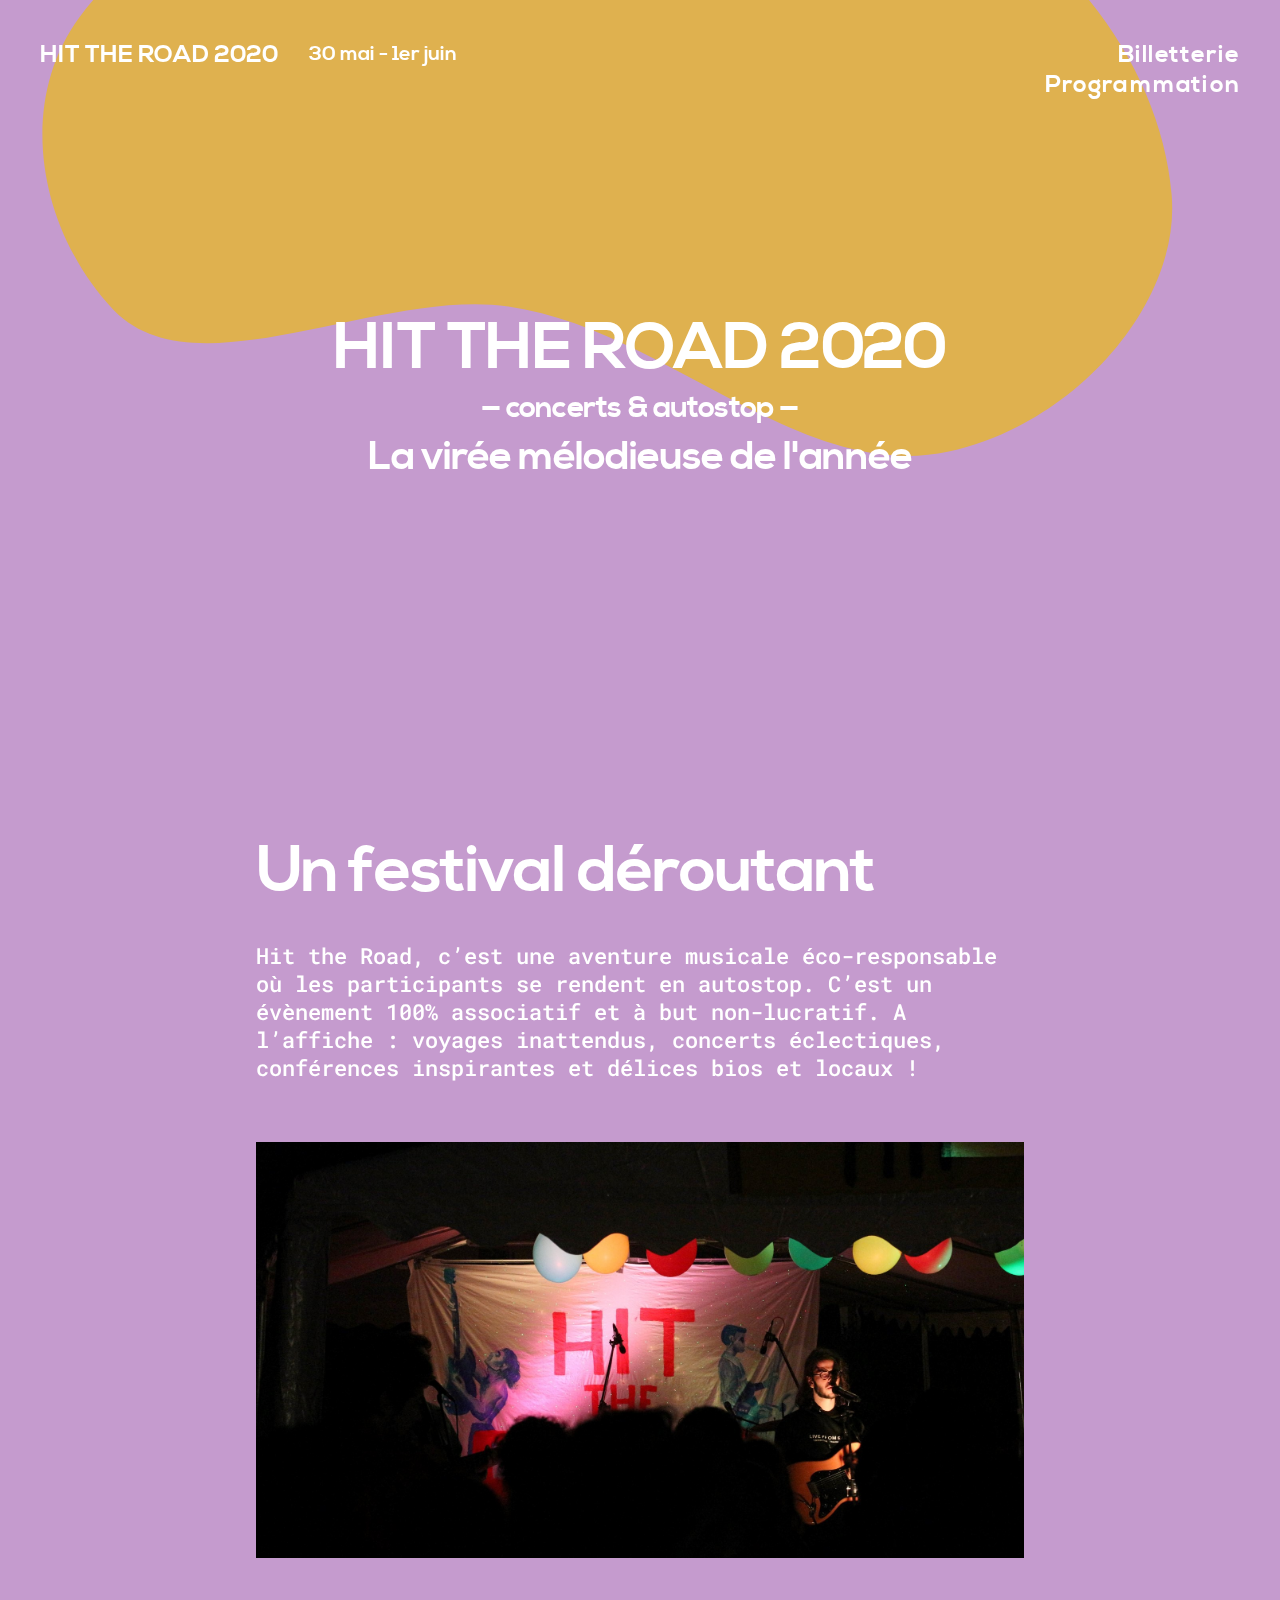
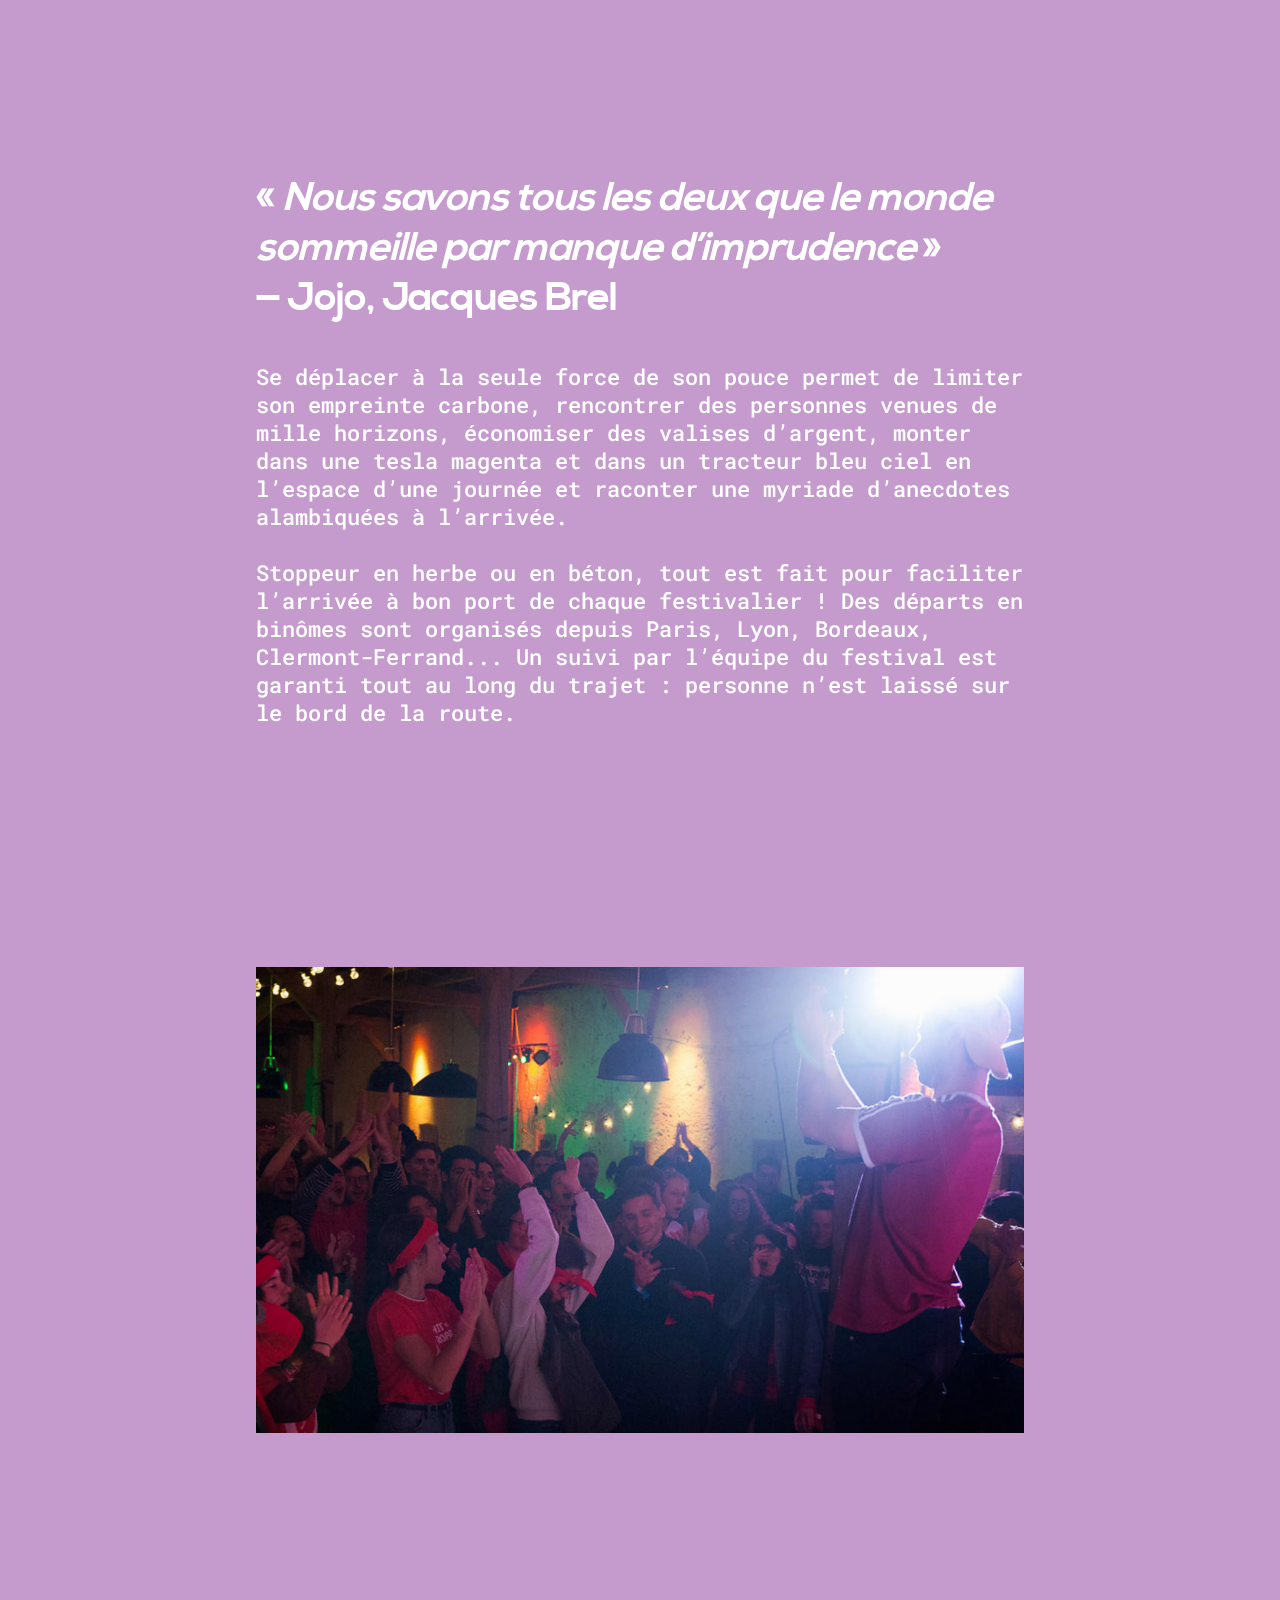
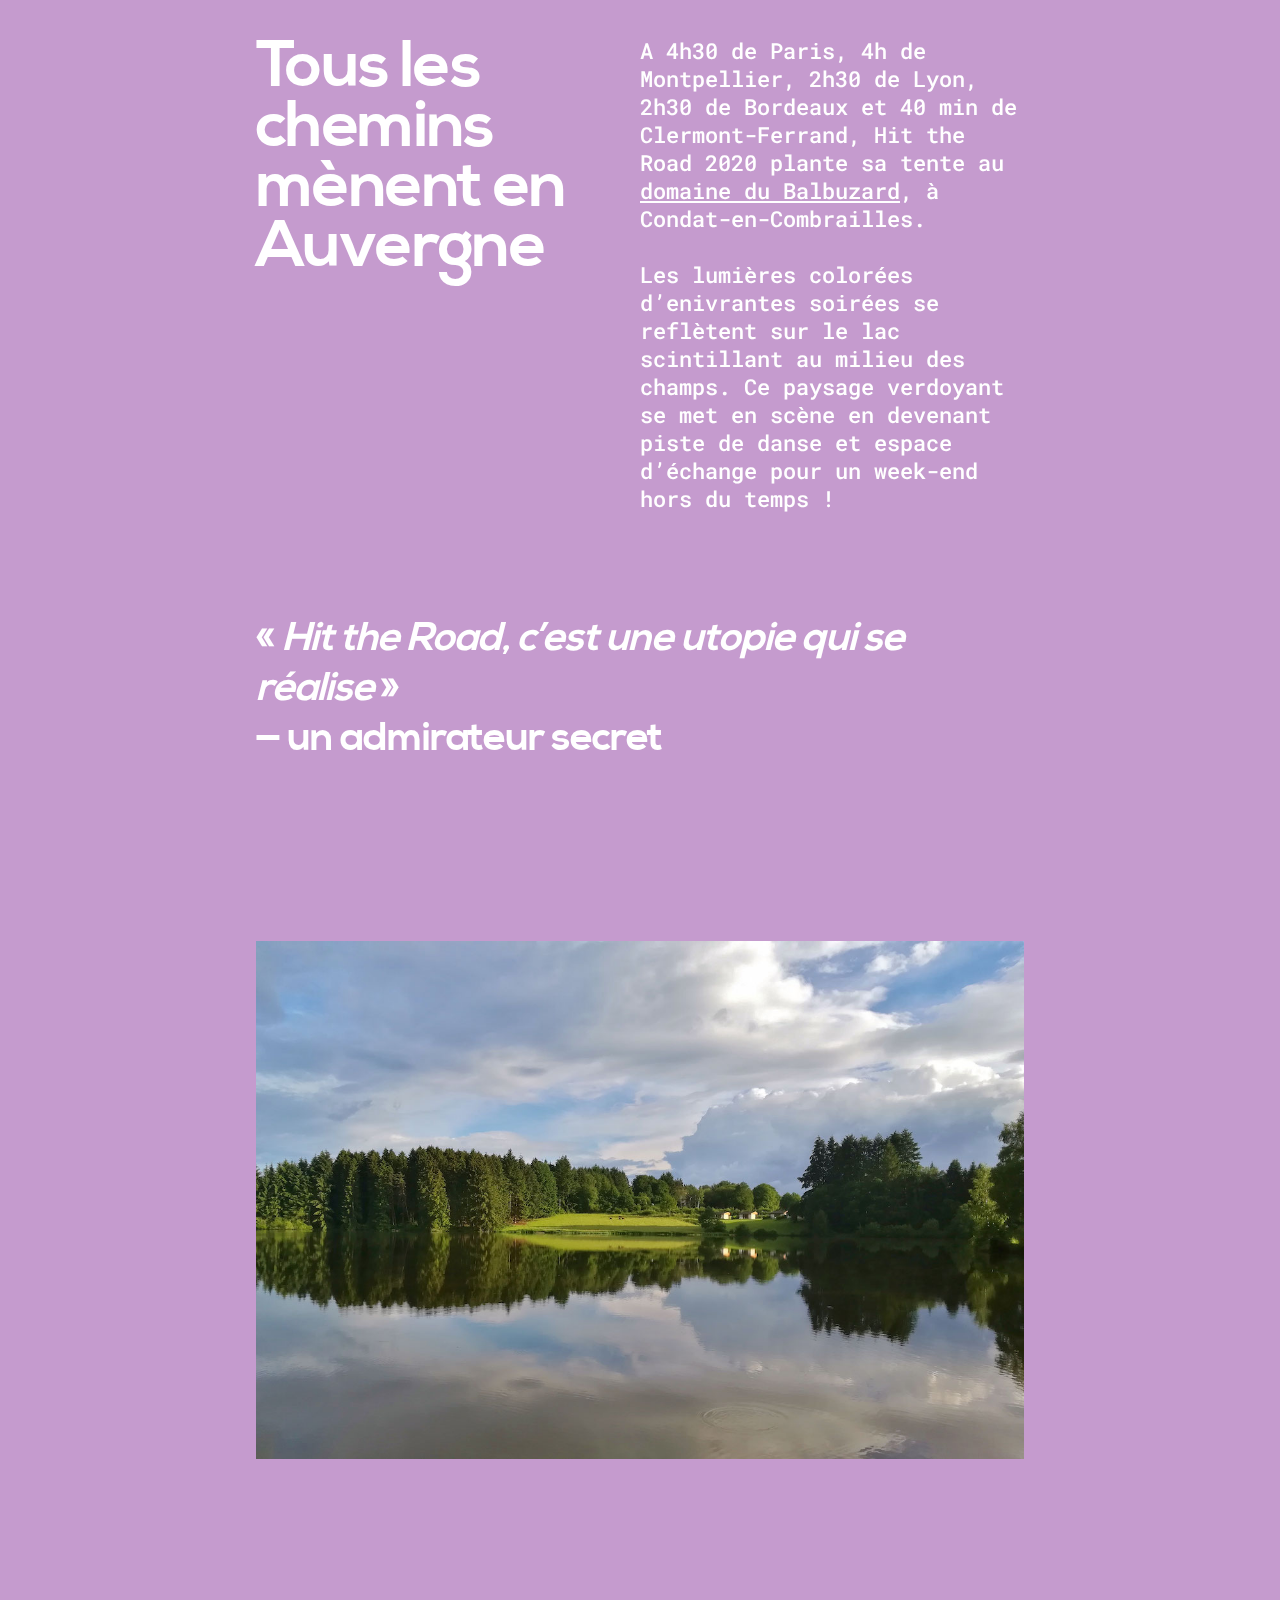
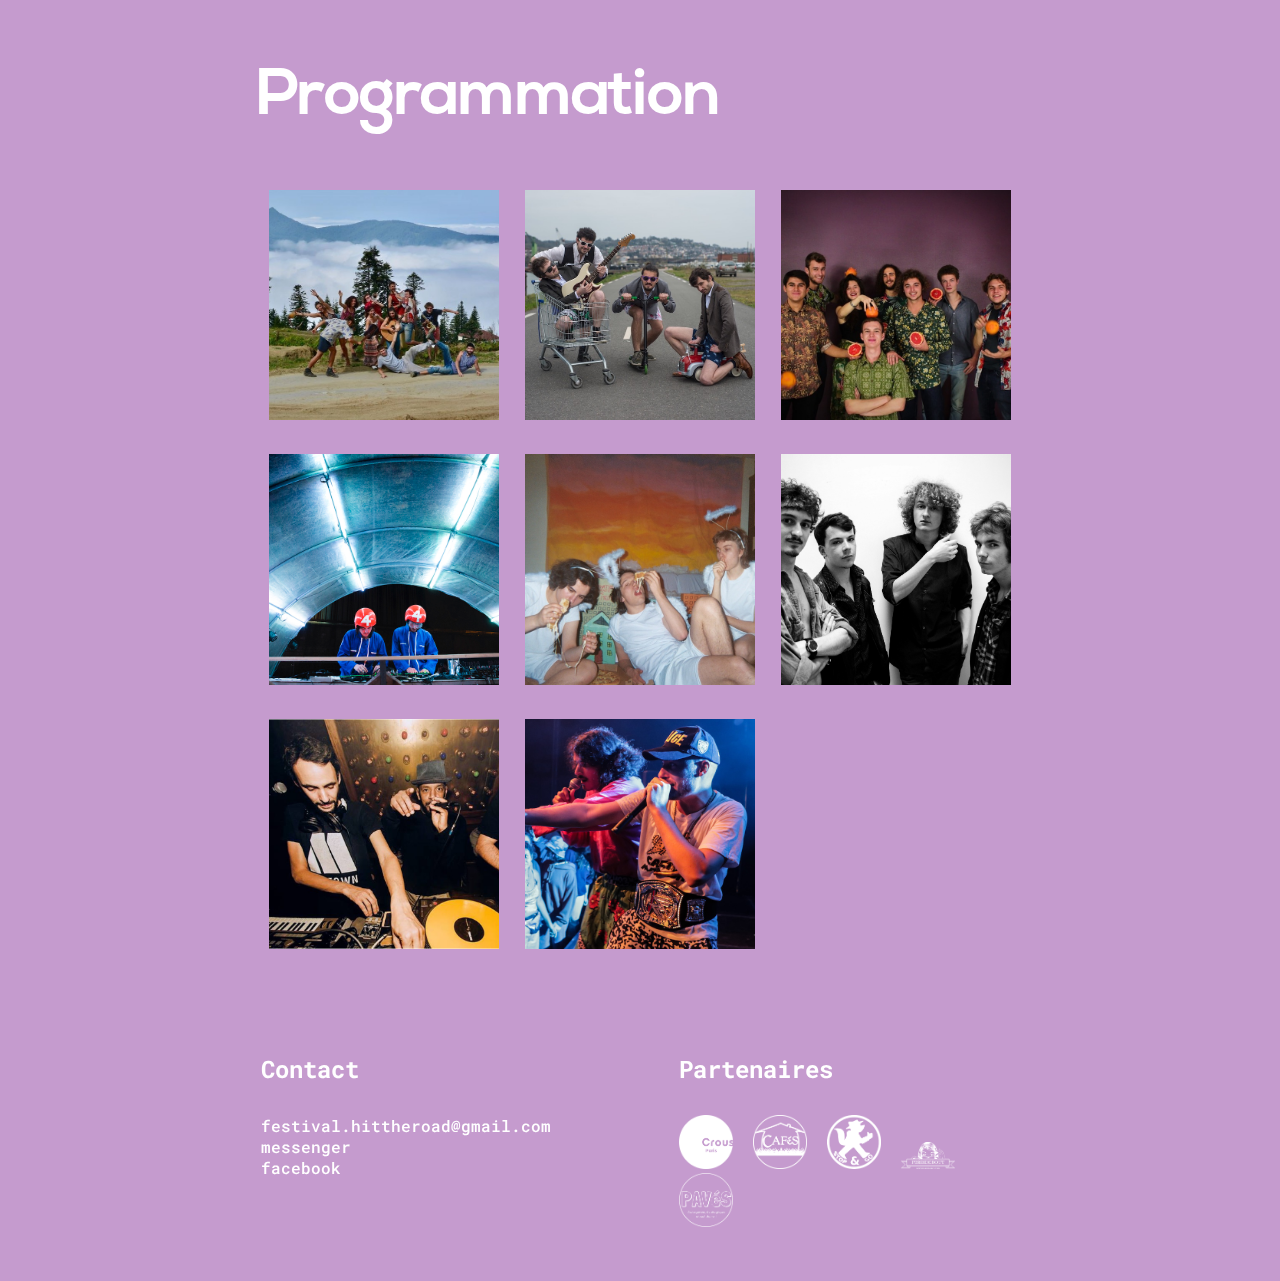
==== index.html @ 19701c6a "resposnive" ====
<!DOCTYPE html>
<html lang="en">
	<head>
		<meta charset="UTF-8" />
		<meta name="viewport" content="width=device-width, initial-scale=1">
		<title>HIT THE ROAD 2020</title>
		<meta name="description" content="Hit the Road, c’est une aventure musicale éco-responsable où les participants se rendent en autostop. C’est un évènement 100% associatif et à but non-lucratif. A l’affiche : voyages inattendus, concerts éclectiques, conférences inspirantes et délices bios et locaux !" />
		<link rel="shortcut icon" href="favicon.png">
		<link href="https://fonts.googleapis.com/css?family=Roboto+Mono:400,500,700" rel="stylesheet">
		<link rel="stylesheet" type="text/css" href="css/normalize.css" />
		<link rel="stylesheet" type="text/css" href="css/stylesheet.css" />
	</head>
	<body class="loading">
		<main>
			<div class="morph-wrap">
				<svg class="morph" width="1400" height="770" viewBox="0 0 1400 770">
					<path d="M 262.9,252.2 C 210.1,338.2 212.6,487.6 288.8,553.9 372.2,626.5 511.2,517.8 620.3,536.3 750.6,558.4 860.3,723 987.3,686.5 1089,657.3 1168,534.7 1173,429.2 1178,313.7 1096,189.1 995.1,130.7 852.1,47.07 658.8,78.95 498.1,119.2 410.7,141.1 322.6,154.8 262.9,252.2 Z"/>
				</svg>
			</div>
			<div class="content content--fixed">
				<header class="header">
					<h1 class="header__title"><a href="index.html">HIT THE ROAD 2020</a></h1>
					<h1 class="header__subtitle">30 mai - 1er juin</h1>
				</header>
			
				<div class="menu">
					<a href="Billetterie.html"><h4 class="menu__title">Billetterie</h4></a>
					<a href="#progra"><h4 class="menu__title">Programmation</h4></a>
				</div>

			</div>
			<div class="content-wrap">
				<div class="content content--layout content--layout-2">
					<h3 class="content__title">HIT THE ROAD 2020</h3>
					<h4 class="content__subtitle">—  concerts & autostop  —</h4>
					<h4 class="content__slogan">La virée mélodieuse de l'année</h4>
				</div>
			</div>

			<div class="content-wrap">
				<div class="content content--layout content--layout">
					
					<h3 class="content__title">Un festival déroutant</h3>
					<p class="content__desc">Hit the Road, c’est une aventure musicale éco-responsable où les participants se rendent en autostop. C’est un évènement 100% associatif et à but non-lucratif. A l’affiche : voyages inattendus, concerts éclectiques, conférences inspirantes et délices bios et locaux !</p>
					<img class="content__image" src="img/banner-1.jpg" style="padding-top: 60px">
				</div>
			</div>

			<div class="content-wrap">
				<div class="content content--layout content--layout">
					<h3 class="content__quote">« <i>Nous savons tous les deux que le monde sommeille par manque d’imprudence </i>»<br>— Jojo, Jacques Brel</h3>
					<p class="content__desc">Se déplacer à la seule force de son pouce permet de limiter son empreinte carbone, rencontrer des personnes venues de mille horizons, économiser des valises d’argent, monter dans une tesla magenta et dans un tracteur bleu ciel en l’espace d’une journée et raconter une myriade d’anecdotes alambiquées à l’arrivée.
					<br><br>Stoppeur en herbe ou en béton, tout est fait pour faciliter l’arrivée à bon port de chaque festivalier ! Des départs en binômes sont organisés depuis Paris, Lyon, Bordeaux, Clermont-Ferrand... Un suivi par l’équipe du festival est garanti tout au long du trajet : personne n’est laissé sur le bord de la route.</p>
				</div>
			</div>

			<div class="content-wrap">
				<div class="content content--layout content--layout-4">
					<img class="content__image" src="img/banner-2.png">
				</div>
			</div>

			<div class="content-wrap">
				<div class="content content--layout content--layout-3">
					<h3 class="content__title">Tous les chemins mènent en Auvergne</h3>
					<p class="content__desc" style="padding-top: 0">A 4h30 de Paris, 4h de Montpellier, 2h30 de Lyon, 2h30 de Bordeaux et 40 min de Clermont-Ferrand, Hit the Road 2020 plante sa tente au <a href="https://www.domainedubalbuzard.com/ " target="blank">domaine du Balbuzard</a>, à Condat-en-Combrailles.<br><br>Les lumières colorées d’enivrantes soirées se reflètent sur le lac scintillant au milieu des champs. Ce paysage verdoyant se met en scène en devenant piste de danse et espace d’échange pour un week-end hors du temps !</p>
					<h3 class="content__quote">« <i>Hit the Road, c’est une utopie qui se réalise </i>»<br>— un admirateur secret</h3>
				</div>
			</div>

			<div class="content-wrap">
				<div class="content content--layout content--layout-4">
					<img class="content__image" src="img/banner-3.jpg">
				</div>
				<span id="progra"></span>
			</div>

			<!-- progra -->
			<section class="content content--progra">
				<h3 class="content__progra-title">Programmation</h3>
				<div class="grille">

					<a class="content__progra-item" href="z-fabulous-orchestra.html">
						<img class="content__progra-img" src="img/groupes/z-fabulous-orchestra.png">
						<div class="content__progra-infos">
							<h3 class="content__progra-name">Z Fabulous Orchestra</h3>
							<p class="content__progra-date">30 mai 20:30 - 21:30</p>
						</div>
					</a>

					<a class="content__progra-item" href="les-agites.html">
						<img class="content__progra-img" src="img/groupes/les-agites.jpg">
						<div class="content__progra-infos">
							<h3 class="content__progra-name">Les Agités du Bocal</h3>
							<p class="content__progra-date">30 mai, 22:00 - 23:00</p>
						</div>
					</a>

					<a class="content__progra-item" href="nootkatone.html">
						<img class="content__progra-img" src="img/groupes/nootkatone.png">
						<div class="content__progra-infos">
							<h3 class="content__progra-name">Nootkatone</h3>
							<p class="content__progra-date">30 mai, 23:30 - 00:30</p>
						</div>
					</a>

					<a class="content__progra-item" href="ovhal.html">
						<img class="content__progra-img" src="img/groupes/ovhal.jpg">
						<div class="content__progra-infos">
							<h3 class="content__progra-name">Ovhal44</h3>
							<p class="content__progra-date">31 mai, 1:00 - 2:00</p>
						</div>
					</a>

					<a class="content__progra-item" href="edgar-deception.html">
						<img class="content__progra-img" src="img/groupes/edgar-deception.jpg">
						<div class="content__progra-infos">
							<h3 class="content__progra-name">Edgar Déception</h3>
							<p class="content__progra-date">31 mai, 20:30 - 21:30</p>
						</div>
					</a>

					<a class="content__progra-item" href="namaspamus.html">
						<img class="content__progra-img" src="img/groupes/namaspamus.png">
						<div class="content__progra-infos">
							<h3 class="content__progra-name">Namaspamus</h3>
							<p class="content__progra-date">31 mai, 22:00 - 23:00</p>
						</div>
					</a>

					<a class="content__progra-item" href="voilaaa-soundsystem.html">
						<img class="content__progra-img" src="img/groupes/voilaaa-soundsystem.png">
						<div class="content__progra-infos">
							<h3 class="content__progra-name">Voilaaa Soundsystem</h3>
							<p class="content__progra-date">31 mai, 23:30 - 1:30</p>
						</div>
					</a>

					<a class="content__progra-item" href="cactus-mammuth.html">
						<img class="content__progra-img" src="img/groupes/cactus-mammuth.jpg">
						<div class="content__progra-infos">
							<h3 class="content__progra-name">Cactus et Mammuth</h3>
							<p class="content__progra-date">1er juin, 2:00 - fin</p>
						</div>
					</a>

					<!--<a class="content__progra-item" href="programmation.html">
						<img class="content__progra-img" src="img/groupes/1.png">
						<div class="content__progra-infos">
							<h3 class="content__progra-name">Groupe</h3>
							<p class="content__progra-date">10 mai 20h</p>
						</div>
					</a>-->
				</div>
			</section>
			<div class="footer__container">
				<div class="footer__container-contact">
					<h2>Contact</h2>
					<a href="mailto:festival.hittheroad@gmail.com">festival.hittheroad@gmail.com</a>
					<a href="https://m.me/stopandgo.sciencespo" target="blank">messenger</a>
					<a href="https://www.facebook.com/stopandgo.sciencespo" target="blank">facebook</a>
					<!--<a href="#" target="blank">instgagram</a>-->
				</div>
				<div class="footer__container-partenaires">
					<h2>Partenaires</h2>
					<a href="http://www.crous-paris.fr/" target="blank"><img src="img/sponsors/crous.png"></a>
					<a href="https://assopaves.org/cafes" target="blank"><img src="img/sponsors/cafes.png"></a>
					<a href="https://stopandgosp.wixsite.com/" target="blank"><img src="img/sponsors/stop_and_go.png"></a>
					<a href="https://www.pissedebout.fr/" target="blank"><img src="img/sponsors/pisse_debout.png"></a>
					<a href="https://assopaves.org/" target="blank"><img src="img/sponsors/paves.png"></a>
				</div>	
			</div>	
		</main>
		<script src="js/imagesloaded.pkgd.min.js"></script>
		<script src="js/anime.min.js"></script>
		<script src="js/scrollMonitor.js"></script>
		<script src="js/demo1.js"></script>
	</body>
</html>
---- css/stylesheet.css ----
@font-face {
	font-family: 'nexa_boldregular';
	font-weight: bold;
	font-style: normal;
	src: url('../fonts/nexa_boldfree_macroman/Nexa_Free_Bold-webfont.eot');
	src: url('../fonts/nexa_boldfree_macroman/Nexa_Free_Bold-webfont.eot?#iefix') format('embedded-opentype'), url('../fonts/nexa_boldfree_macroman/Nexa_Free_Bold-webfont.woff2') format('woff2'), url('../fonts/nexa_boldfree_macroman/Nexa_Free_Bold-webfont.woff') format('woff'), url('../fonts/nexa_boldfree_macroman/Nexa_Free_Bold-webfont.ttf') format('truetype'), url('../fonts/nexa_boldfree_macroman/Nexa_Free_Bold-webfont.svg#nexa_boldregular') format('svg');
}
*,
*::after,
*::before {
	-webkit-box-sizing: border-box;
	box-sizing: border-box;
}
body {
	--text-color: #fff;
	--background-color: #c59bce;
	font-family: 'Roboto Mono', monospace;
	font-weight: 500;
	color: #fff;
	background-color: var(--background-color);
	-webkit-font-smoothing: antialiased;
	-moz-osx-font-smoothing: grayscale;
}
@keyframes loaderAnim {
	to {
		transform: rotate(360deg);
	}
}
main {
	position: relative;
	width: 100%;
	overflow: hidden;
}
a {
	text-decoration: none;
	outline: none;
}
.hidden {
	position: absolute;
	overflow: hidden;
	width: 0;
	height: 0;
	pointer-events: none;
}
.morph-wrap {
	position: fixed;
	top: 0;
	left: 0;
	bottom: 0;
	width: 100%;
	overflow: hidden;
	display: flex;
	align-items: center;
	justify-content: center;
	pointer-events: none;
}
.morph {
	position: relative;
	height: 100%;
	fill: #dfb14f;
	flex: none;
}


/* Header */

.header {
	position: relative;
	display: flex;
	font-family: 'nexa_boldregular', sans-serif;
}
.header__title {
	font-size: 24px;
	padding-right: 30px;
	margin: 0;
	font-weight: 700;
}
.header__title a {
	color: white;
}
.header__subtitle {
	font-size: 20px;
	padding-top: 2px;
	margin: 0;
	font-weight: 500;
}
.menu {
	position: fixed;
	bottom: 0;
	right: 0;
	width: 100%;
	display: flex;
    align-items: center;
    flex-wrap: wrap;
	margin: 0.75em 0 0;
	background-color: #dfb14f;
	font-family: 'nexa_boldregular', sans-serif;
}
.menu,
.menu:hover {
	color: #fff;
}
.menu__title {
	display: inline-block;
	font-size: 18px;
	font-weight: 500;
	letter-spacing: 0.05em;
	text-indent: -0.05em;
	margin: 0;
	position: relative;
	color: #fff;
}
.menu__title-selected {
	display: inline-block;
	font-size: 24px;
	font-weight: 500;
	letter-spacing: 0.05em;
	text-indent: -0.05em;
	margin: 0;
	position: relative;
	color: #fff;
	background-color: #dfb14f;
	padding: 0 5px;
}
@media screen and (min-width: 900px) {
	.menu {
		text-align: right;
		top: 0;
		bottom: auto;
		width: auto;
		padding: 0;
		display: block;
		background: transparent;
		margin: 40px 40px 0 0;
	}
	.menu__title {
		display: block;
		font-size: 24px;
	}
}


/* CONTENT */

.content-wrap {
	position: relative;
	display: flex;
	flex-direction: column;
	justify-content: center;
	align-items: center;
	width: 100%;
	height: auto;
	min-height: 800px;
	pointer-events: none;
	vertical-align: middle;
}
.content-wrap-2 {
	position: relative;
	display: flex;
	flex-direction: column;
	justify-content: center;
	align-items: center;
	width: 100%;
	pointer-events: none;
	vertical-align: middle;
	margin-bottom: 150px;
}
.content {
	position: relative;
	display: grid;
}
.content--fixed {
	position: fixed;
	top: 0;
	left: 0;
	width: 100%;
	z-index: 100;
	pointer-events: none;
	padding: 2.5em;
}
.content--fixed a {
	pointer-events: auto;
}
.content--layout {
	pointer-events: auto;
	justify-content: center;
	align-content: center;
	grid-template-columns: 30vw 30vw; 
	grid-template-areas:	"title title"
							"quote quote"
							"desc desc"
							"image image";
	overflow-wrap: break-word;
}
.content--layout-2 {
	grid-template-areas:	"title"
							"subtitle"
							"slogan";
	grid-template-columns: 100vw;
	align-content: center;
	text-align: center;
	overflow-wrap: break-word;
}
.content--layout-3 {
	grid-template-areas:	"title ... desc"
							"... ... desc"
							"... ... desc"
							"... ... ..."
							"quote quote quote";
	grid-template-columns: 25vw 5vw 30vw;
	text-align: left;
	overflow-wrap: break-word;
}
.content--layout-4 {
	grid-template-areas:	"image";
	grid-template-columns: 60vw;
}
.content--layout-5 {
	grid-template-areas:	"title ... desc"
							"title ... list"
							"title ... list"
							"... ... rsv";
	grid-template-columns: 15vw 5vw 40vw;
	text-align: left;
	overflow-wrap: break-word;
}
.content--layout-6 {
	grid-template-areas:	"title"
							"desc"
							"image"
							"youtube";
	grid-template-columns: 60vw;
	text-align: left;
	overflow-wrap: break-word;
}
.content__title {
	grid-area: title;
	font-family: 'nexa_boldregular', sans-serif;
	letter-spacing: -0.025em;
	font-size: 65px;
	line-height: 60px;
	margin: 0;
	z-index: 10;
	cursor: default;
}
.content__subtitle {
	grid-area: subtitle;
	font-family: 'nexa_boldregular', sans-serif;
	letter-spacing: -0.025em;
	font-size: 30px;
	margin: 0;
	z-index: 10;
	cursor: default;
	padding-top: 10px;
}
.content__slogan {
	grid-area: slogan;
	font-family: 'nexa_boldregular', sans-serif;
	letter-spacing: -0.025em;
	font-size: 40px;
	margin: 0;
	z-index: 10;
	cursor: default;
	padding-top: 5px;
}
.content__quote {
	grid-area: quote;
	font-family: 'nexa_boldregular', sans-serif;
	letter-spacing: -0.025em;
	font-size: 40px;
	margin: 0;
	z-index: 10;
	cursor: default;
	padding-top: 100px;
}
 .content__image {
	grid-area: image;
	width: 100%;
}
.content__desc {
	grid-area: desc;
	margin: 0;
	z-index: 10;
	cursor: default;
	font-size: 22px;
	padding-top: 40px;
	line-height: 28px;
}
.content__desc a {
	color: white;
	text-transform: none;
	text-decoration: underline;
}
.content__list {
	grid-area: list;
	margin: 0;
	z-index: 10;
	cursor: default;
	font-size: 18px;
	line-height: 28px;
	padding-top: 28px;
	padding-inline-start: 25px;
}
.content__rsv {
	grid-area: rsv;
	display: inline-block;
	font-size: 24px;
	font-weight: 800;
	letter-spacing: 0.05em;
	text-indent: -0.05em;
	margin: 0;
	position: relative;
	color: #fff;
	background-color: transparent;
	padding: 0 5px;
	border: 3px solid #fff;
	padding: 10px 10px;
	text-align: center;
	margin-top: 30px;
}
.youtube {
	grid-area: youtube;
	position: relative;
	padding-bottom: 56.25%; /* 16:9 */
	padding-top: 25px;
	height: 0;
}
.youtube iframe {
	position: absolute;
	top: 0;
	left: 0;
	width: 100%;
	height: 100%;
}

/* progra */

.content--progra {
  	width: 60vw;
	margin-left: 20vw;
}
.content__progra-title {
	font-family: 'nexa_boldregular', sans-serif;
	letter-spacing: -0.025em;
	font-size: 65px;
	line-height: 60px;
}
.grille {
	display: flex;
  	flex-wrap: wrap;
  	width: 100%;
}
.content__progra-img {
	object-fit: cover;
	opacity: 1;
	transition: opacity 0.3s;
	width: 20vw;
	padding: 0 5%;
}
.content__progra-item {
	transition: color 0.3s;
	position: relative;
	margin-bottom: 30px;
	padding: 0;
}
.content__progra-infos {
	position: absolute;
	top: 0;
	background-color: rgba(197, 155, 206, .8);
	color: white;
	opacity: 0;
	transition: opacity .3s, visibility .3s;
	width: 90%;
	left: 5%;
	height: calc(100% - 4px);
	text-align: center;
}
.content__progra-name {
	padding-top: 25%;
}
.content__progra-date {
	position: absolute;
	left: 0;
	right: 0;
	margin: auto;
}
.content__progra-item:hover .content__progra-infos,
.content__progra-item:focus .content__progra-infos {
	opacity: 1;
}
.footer__container {
  	width: 60vw;
	display: inline-flex;
	margin: 50px calc(20vw + 5px);
	position: relative;
}
.footer__container h2 {
  	padding-bottom: 10px;
  	font-weight: bold;
}
.footer__container a {
  	display: block;
  	color: white;
}
.footer__container-contact {
  	vertical-align: top;
}
.footer__container-partenaires {
  	vertical-align: top;
  	padding-left: 10vw;
  	display: inline-block;
}
.footer__container-partenaires a {
  	display: inline-block;
}
.footer__container-partenaires img {
  	width: 5vw;
  	padding-right: 10px;
}
/* Demos */
.demos {
	grid-area: demos;
	align-self: end;
}

.demo {
	display: inline-block;
	position: relative;
	font-size: 0.85em;
	margin: 0 0.25em 0.5em 0;
	padding: 1em;
}




@media screen and (max-width: 900px) {
	.content--layout {
		grid-template-columns: 45% 45%;
	} 
	.content--layout-2 {
		grid-template-columns: 90vw;
		grid-template-areas:"subtitle"
							"slogan";
	} 
	.content--layout-2 .content__title { 
		display: none; 
	}
	.content--layout-3 {
		grid-template-columns: 90vw;
		grid-template-areas:"title"
							"desc"
							"quote";
	}
	.content--layout-4 {
		grid-template-columns: 90vw;
	}
	.content--layout-5 {
		grid-template-columns: 35vw 5vw 50vw;
	}
	.content--layout-6 {
		grid-template-columns: 90vw;
	}
	.content__title {
		font-size: 40px;
		line-height: 40px;
	}
	.content__desc {
		font-size: 18px;
		line-height: 22px;
	}
	.content--fixed {
		height: auto;
		min-height: 0;
		display: block;
		position: absolute;
	}
	.header {
		align-items: center;
		flex-direction: column;
	}
	.header__title {
		padding-right: 0;
	}
	.content-wrap {
		min-height: 300px;
	}
	.content--progra {
  		width: 90vw;
		margin-left: 5vw;
	}
	.content__progra-infos {
		background-color: transparent;
		opacity: 1;
		width: 100%;
		left: 0;
	}
	.content__progra-img {
		width: 90vw;
		padding: 0;
	}
	.content__progra-title {
		font-size: 40px;
	}
	.footer__container {
	  	width: 90vw;
	  	margin: 0;
	  	display: block;
	  	margin: 5vw;
	}
	.footer__container-partenaires {
	  	padding-left: 0;
	}
	.footer__container-partenaires img {
  	width: 15vw;
  	}
}

@media screen and (max-width: 640px) {

}

/*

	.content--layout {
		transform: scale3d(0.8,0.8,1);
	}
}


@media screen and (max-width: 36em) {
	.content--layout {
		transform: scale3d(0.7,0.7,1);
	}
}

@media screen and (max-width: 32em) {
	.content--layout {
		transform: scale3d(0.6,0.6,1);
	}
	.content__author,
	.content__desc,
	.content__link {
		font-size: 1.35em;
	}
}

@media screen and (max-width: 28em) {
	.content--layout {
		transform: scale3d(0.5,0.5,1);
	}
}
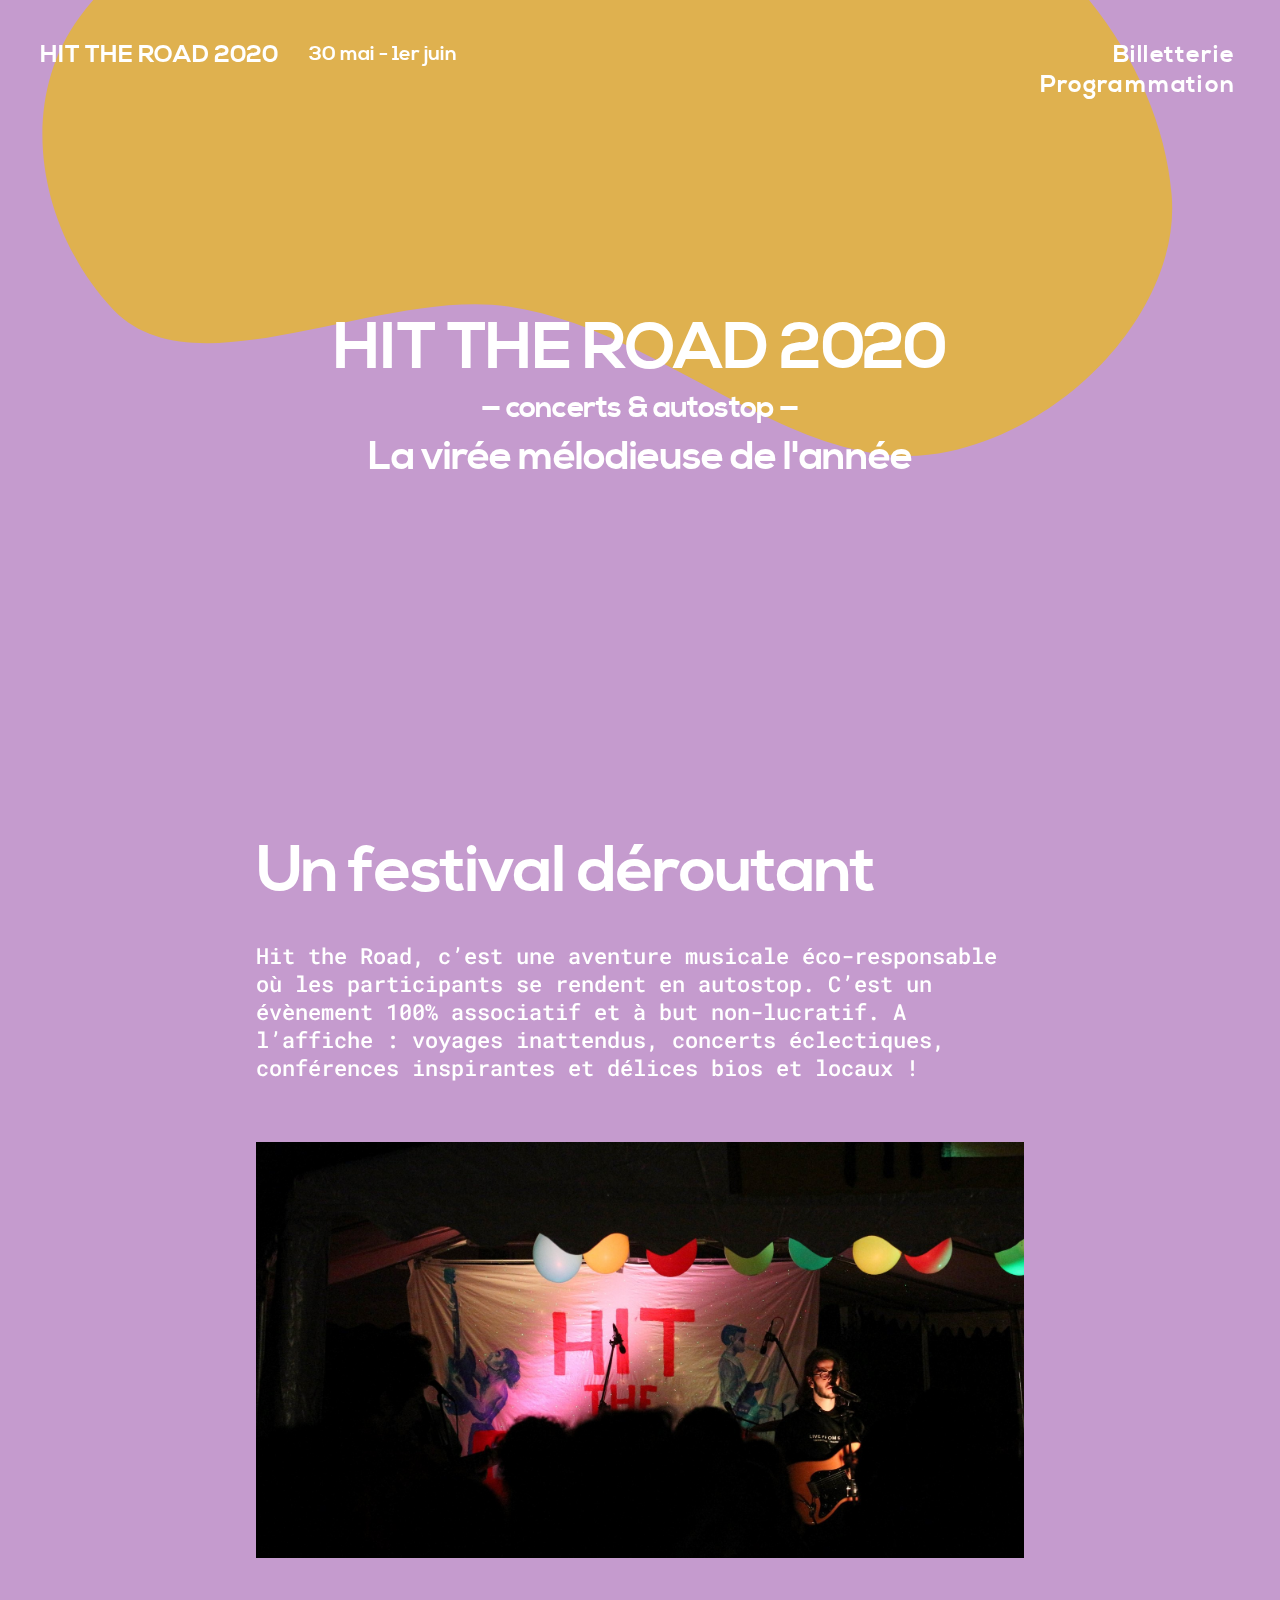
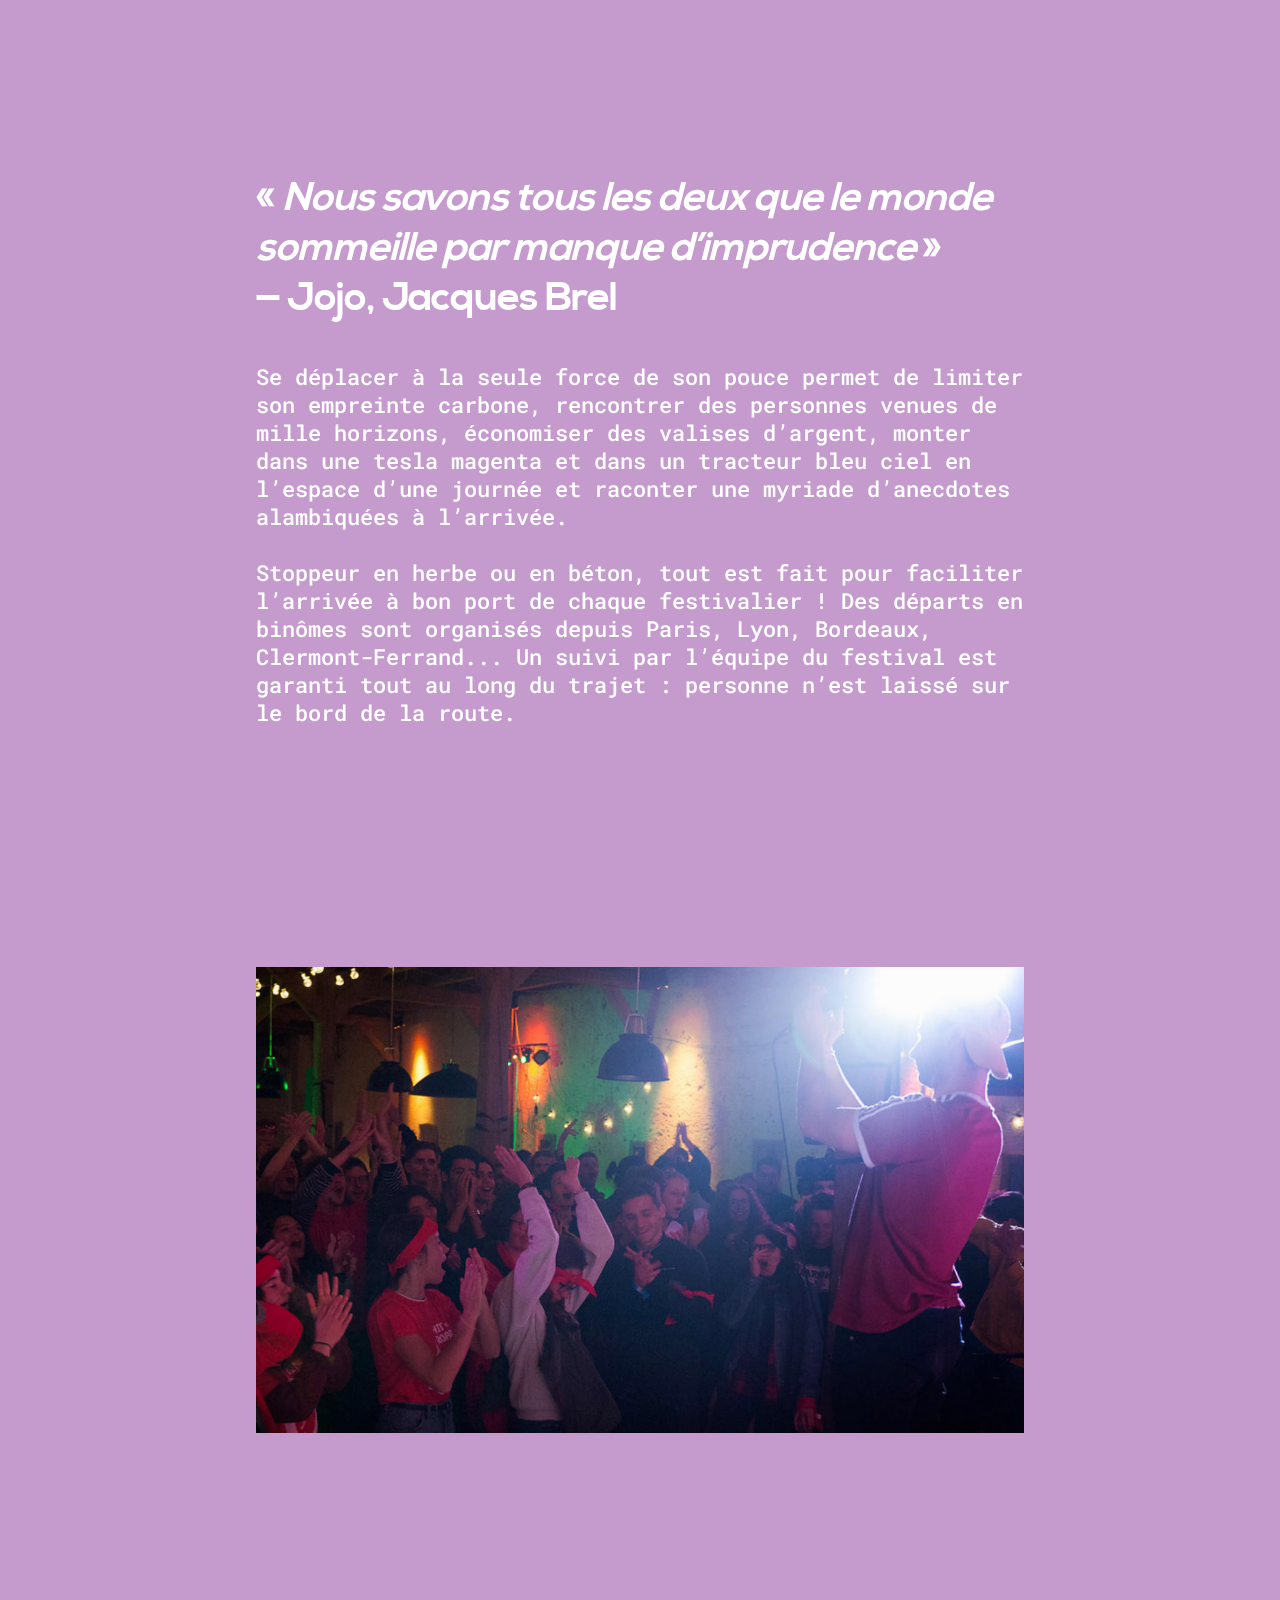
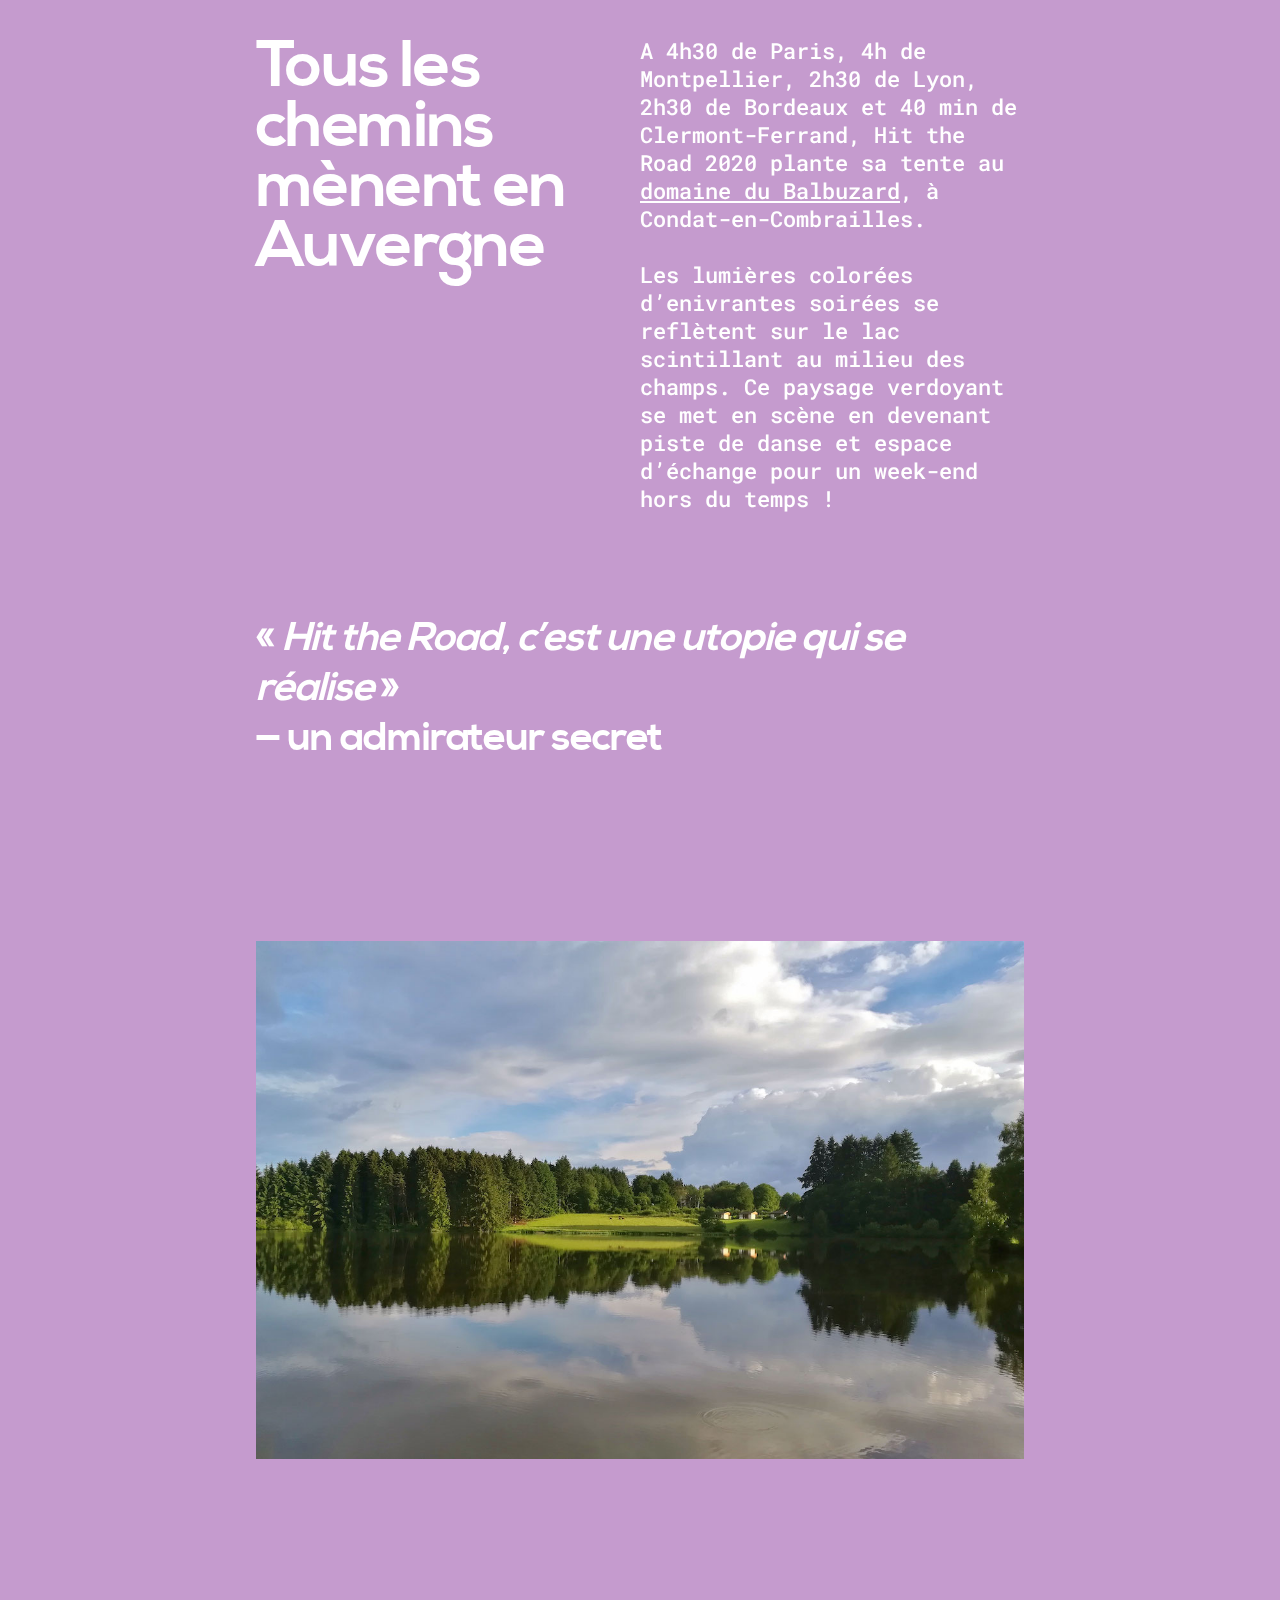
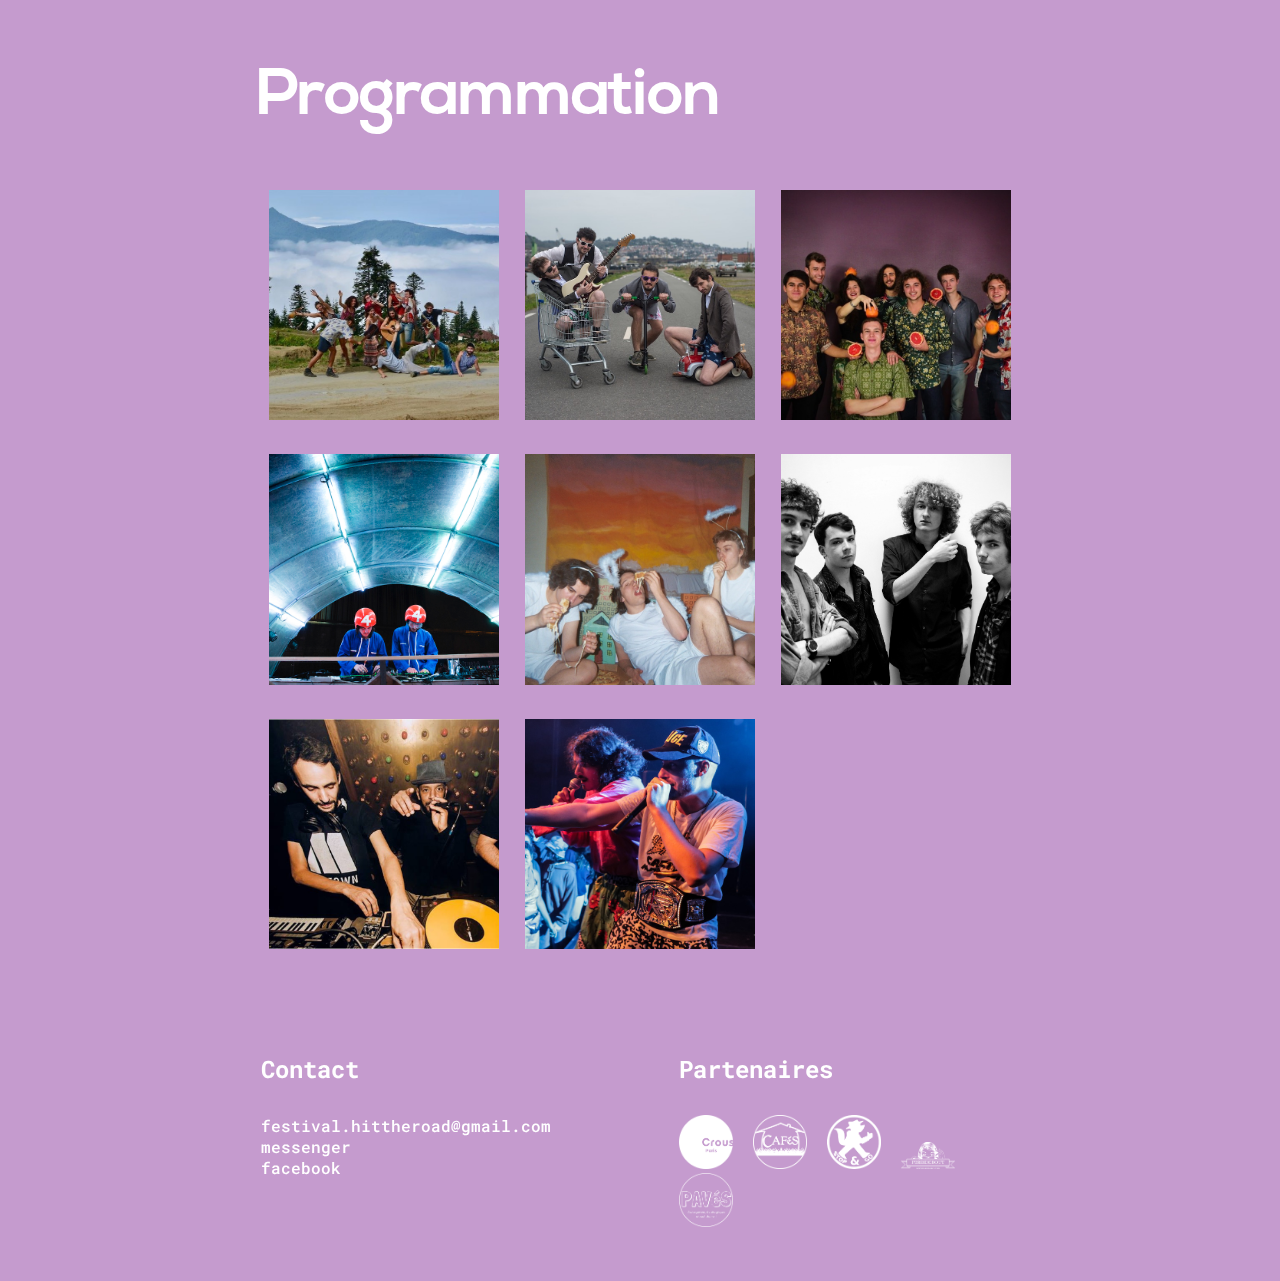
==== commit 01cefd96: "responsive" ====
--- a/index.html
+++ b/index.html
@@ -24,7 +24,7 @@
 				</header>
 			
 				<div class="menu">
-					<a href="Billetterie.html"><h4 class="menu__title">Billetterie</h4></a>
+					<a href="billetterie.html"><h4 class="menu__title">Billetterie</h4></a>
 					<a href="#progra"><h4 class="menu__title">Programmation</h4></a>
 				</div>
 
--- a/css/stylesheet.css
+++ b/css/stylesheet.css
@@ -85,7 +85,6 @@
 	font-weight: 500;
 }
 .menu {
-	position: fixed;
 	bottom: 0;
 	right: 0;
 	width: 100%;
@@ -95,6 +94,8 @@
 	margin: 0.75em 0 0;
 	background-color: #dfb14f;
 	font-family: 'nexa_boldregular', sans-serif;
+	height: 50px;
+	position: absolute;
 }
 .menu,
 .menu:hover {
@@ -109,10 +110,11 @@
 	margin: 0;
 	position: relative;
 	color: #fff;
+	padding: 0 5px;
 }
 .menu__title-selected {
 	display: inline-block;
-	font-size: 24px;
+	font-size: 18px;
 	font-weight: 500;
 	letter-spacing: 0.05em;
 	text-indent: -0.05em;
@@ -122,7 +124,7 @@
 	background-color: #dfb14f;
 	padding: 0 5px;
 }
-@media screen and (min-width: 900px) {
+@media screen and (min-width: 640px) {
 	.menu {
 		text-align: right;
 		top: 0;
@@ -132,9 +134,13 @@
 		display: block;
 		background: transparent;
 		margin: 40px 40px 0 0;
+		height: auto;
 	}
 	.menu__title {
 		display: block;
+		font-size: 24px;
+	}
+	.menu__title-selected {
 		font-size: 24px;
 	}
 }
@@ -461,14 +467,6 @@
 	.content--layout-6 {
 		grid-template-columns: 90vw;
 	}
-	.content__title {
-		font-size: 40px;
-		line-height: 40px;
-	}
-	.content__desc {
-		font-size: 18px;
-		line-height: 22px;
-	}
 	.content--fixed {
 		height: auto;
 		min-height: 0;
@@ -476,11 +474,15 @@
 		position: absolute;
 	}
 	.header {
-		align-items: center;
 		flex-direction: column;
 	}
-	.header__title {
-		padding-right: 0;
+	.content__title {
+		font-size: 40px;
+		line-height: 40px;
+	}
+	.content__desc {
+		font-size: 18px;
+		line-height: 22px;
 	}
 	.content-wrap {
 		min-height: 300px;
@@ -517,6 +519,12 @@
 }
 
 @media screen and (max-width: 640px) {
+	.header {
+		align-items: center;
+	}
+	.header__title {
+		padding-right: 0;
+	}
 
 }
 
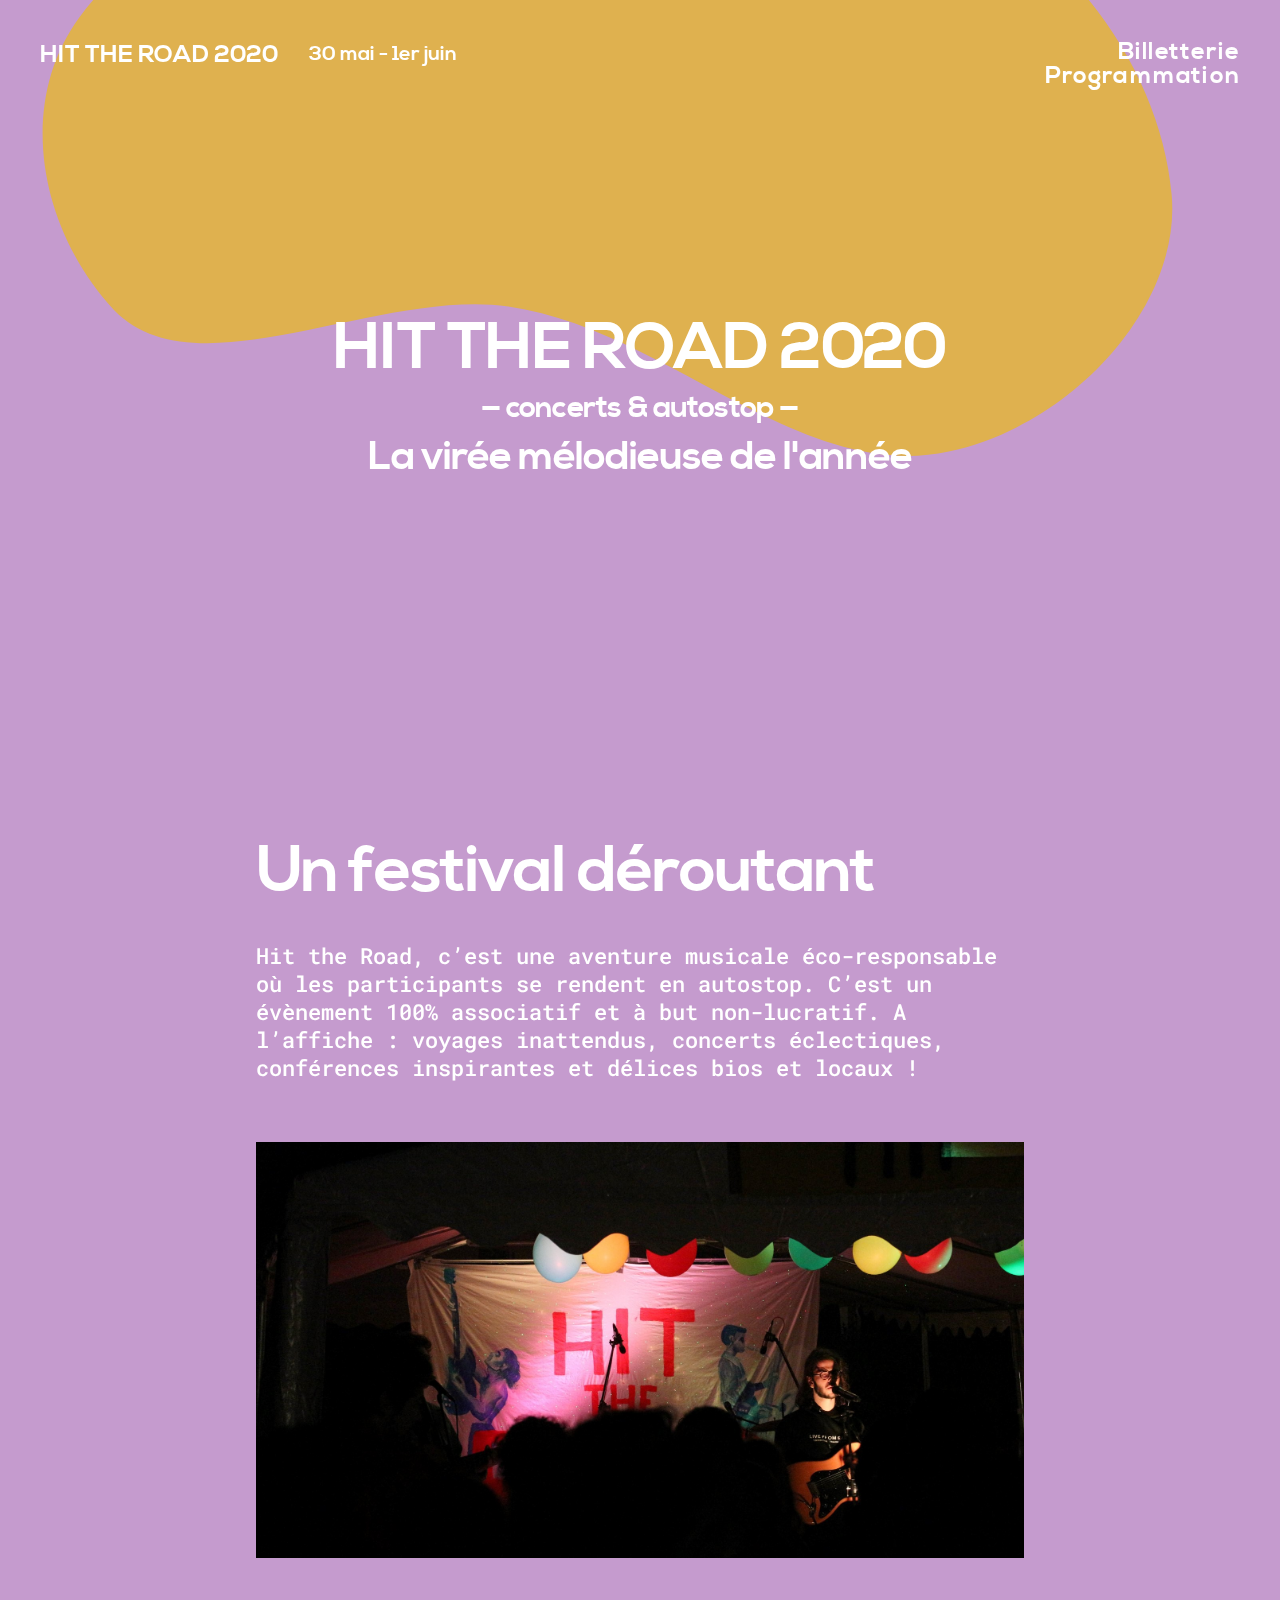
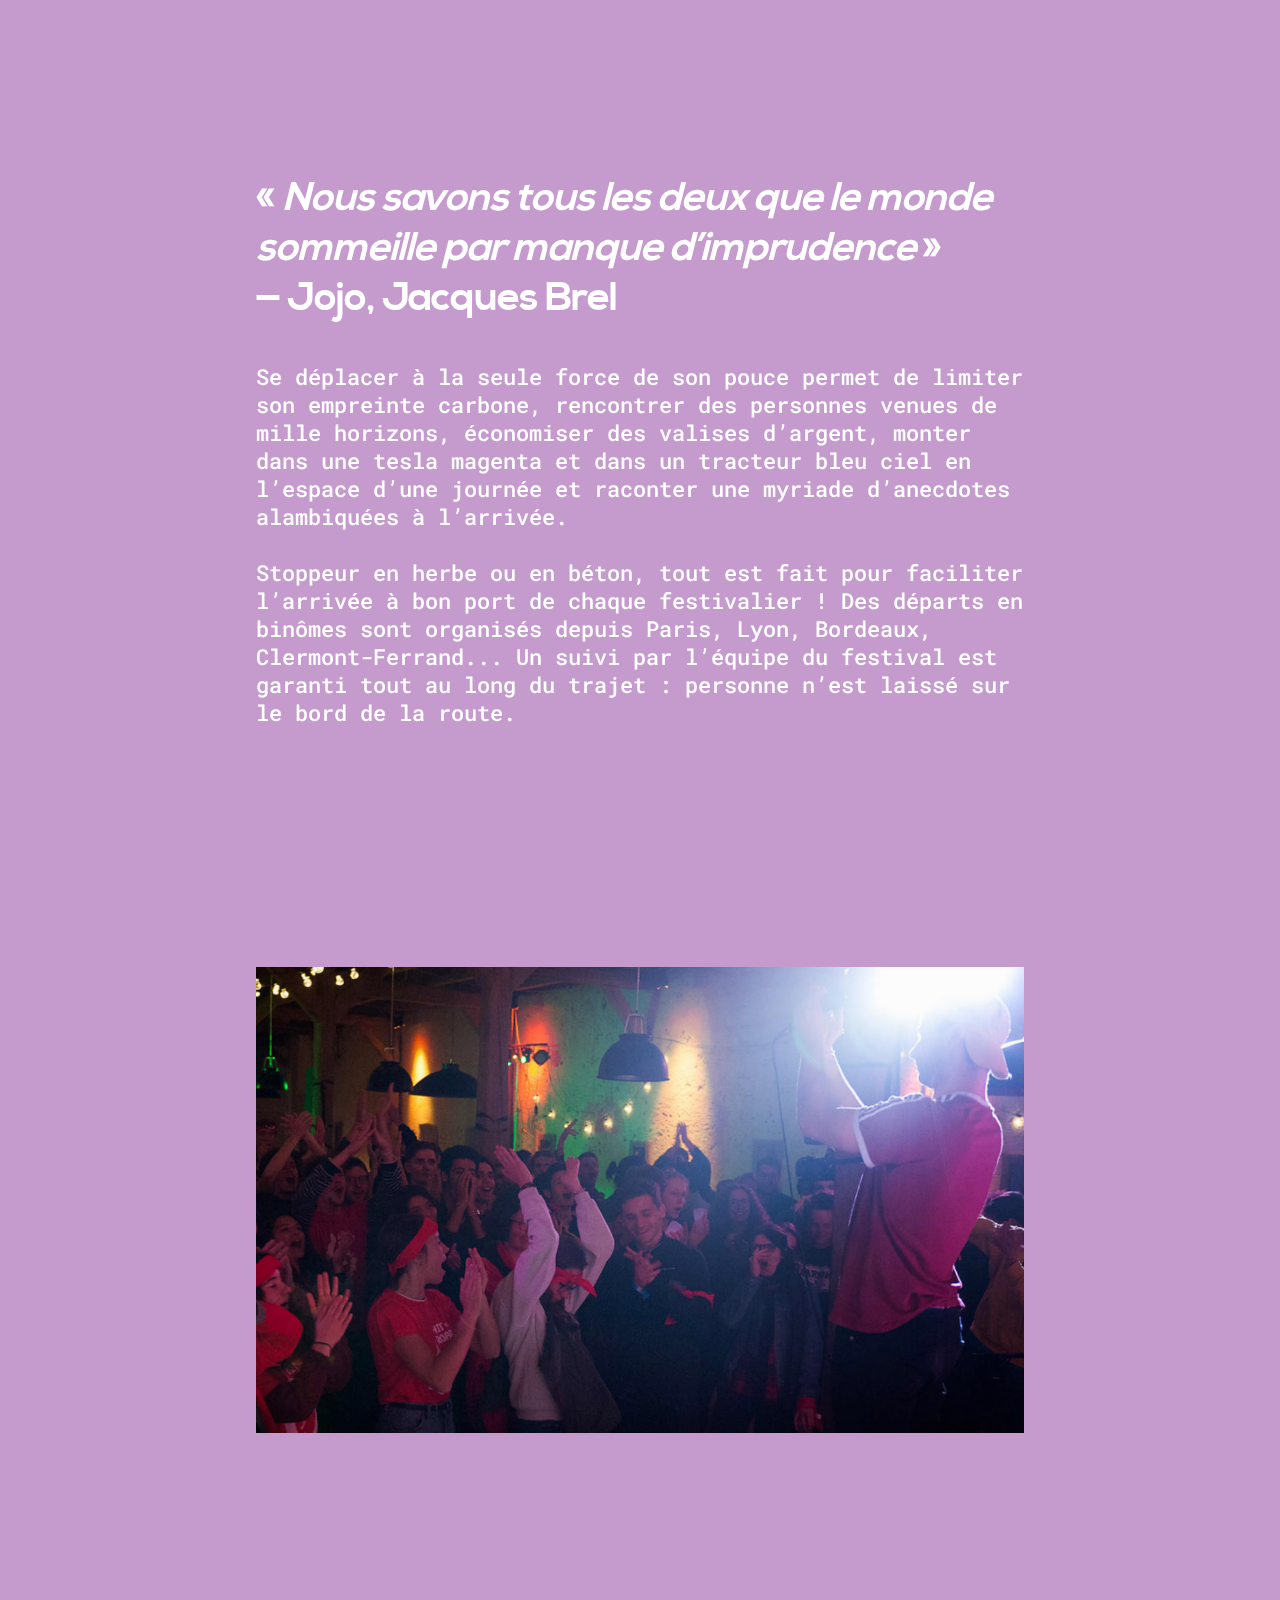
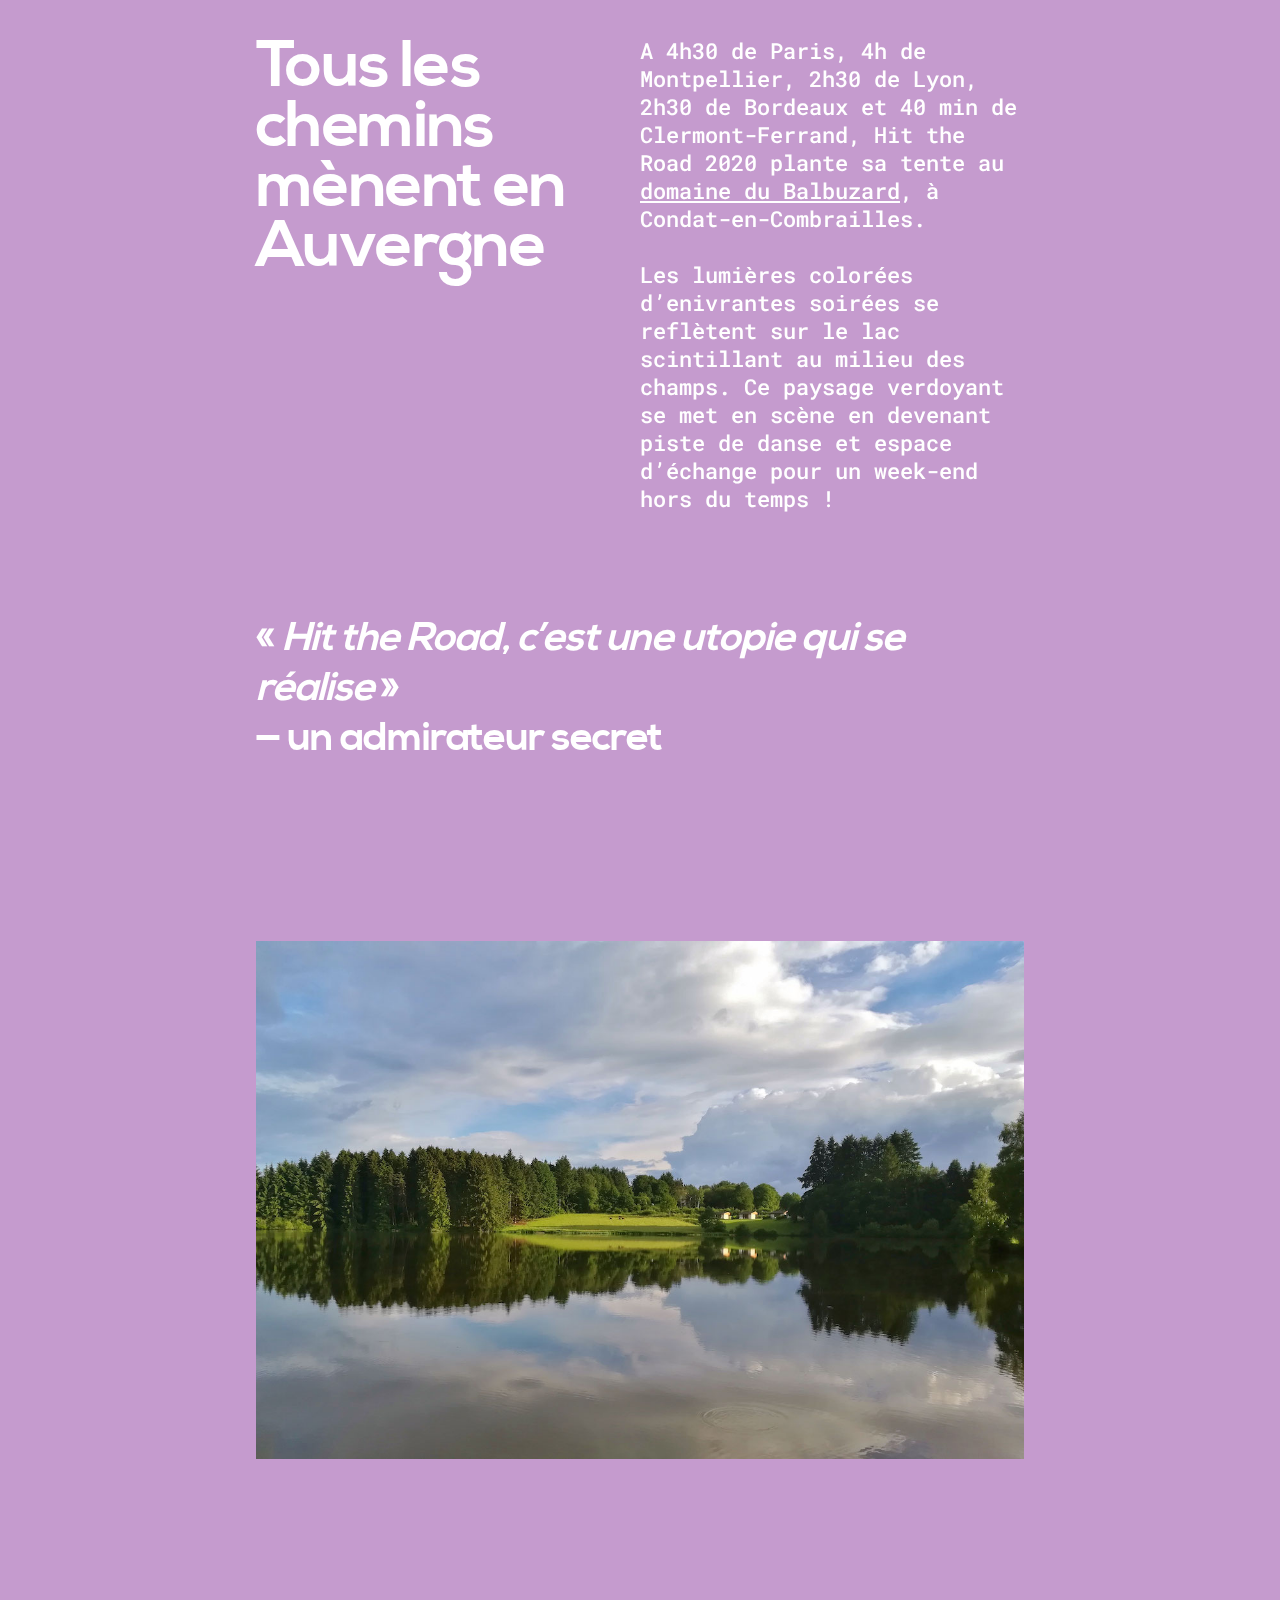
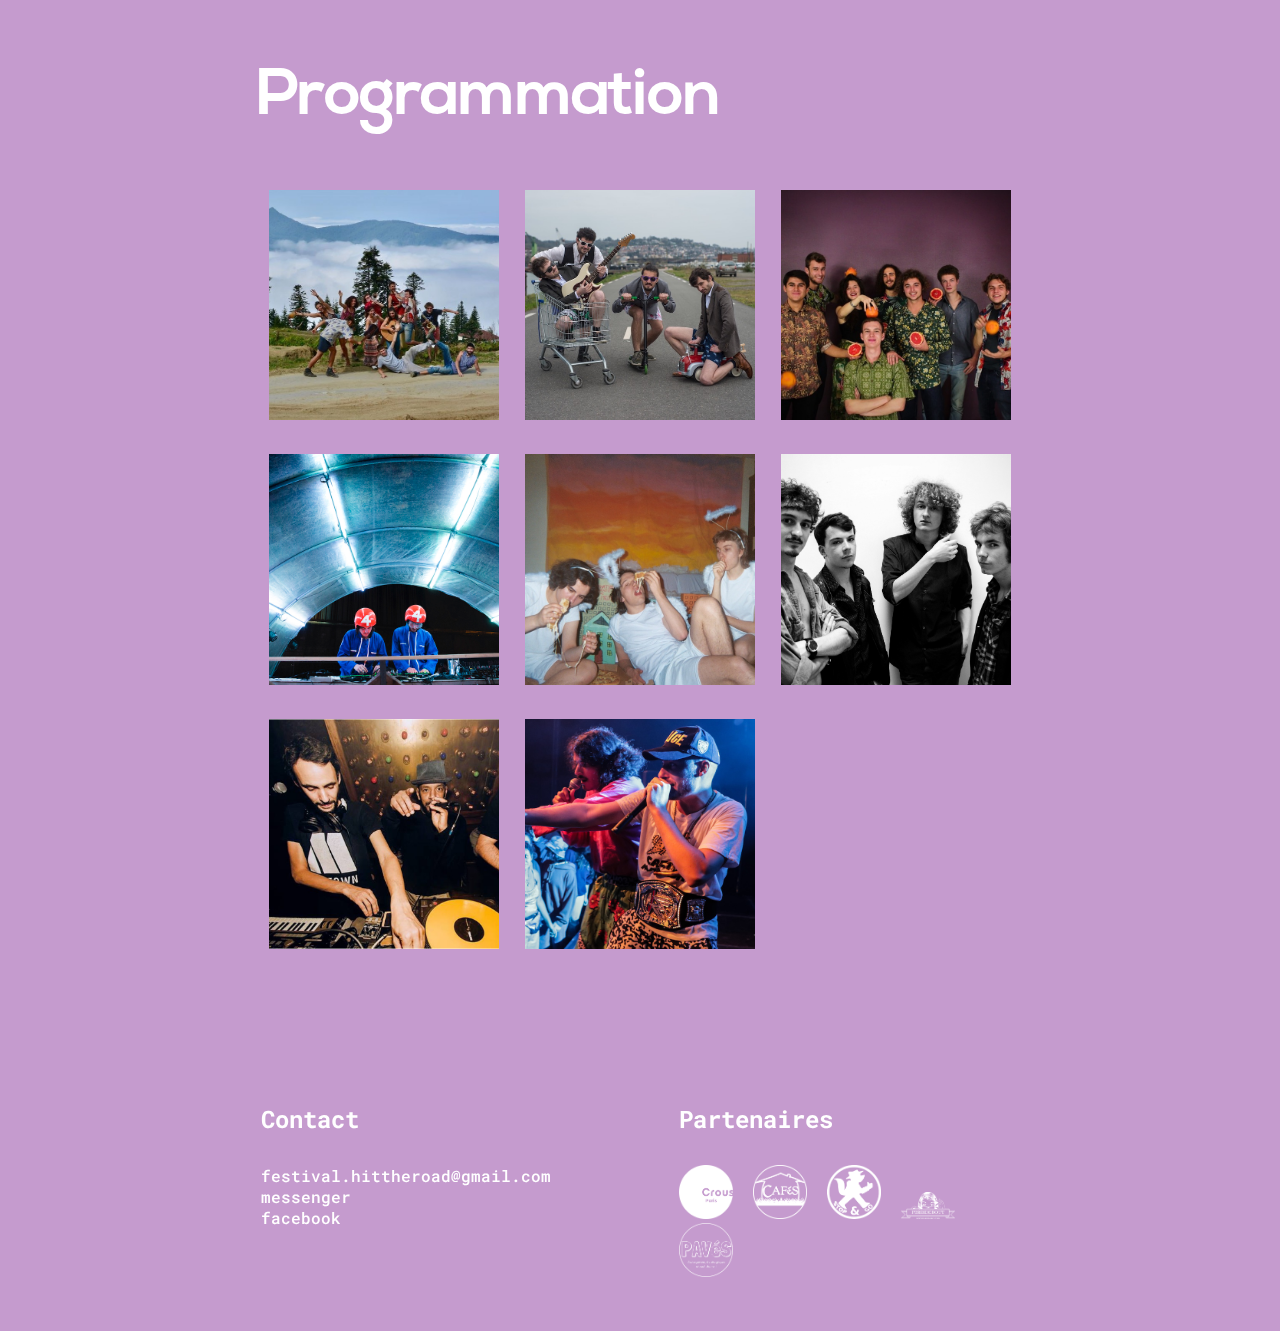
==== commit 5dd6f6e1: "almost final" ====
--- a/index.html
+++ b/index.html
@@ -21,25 +21,25 @@
 				<header class="header">
 					<h1 class="header__title"><a href="index.html">HIT THE ROAD 2020</a></h1>
 					<h1 class="header__subtitle">30 mai - 1er juin</h1>
+					<h4 class="header__slogan">—  concerts & autostop  —</h4>
 				</header>
 			
 				<div class="menu">
 					<a href="billetterie.html"><h4 class="menu__title">Billetterie</h4></a>
-					<a href="#progra"><h4 class="menu__title">Programmation</h4></a>
+					<a href="#progra" class="scroll"><h4 class="menu__title">Programmation</h4></a>
 				</div>
 
 			</div>
-			<div class="content-wrap">
+			<div class="content-wrap summit">
 				<div class="content content--layout content--layout-2">
-					<h3 class="content__title">HIT THE ROAD 2020</h3>
+					<h3 class="content__maintitle">HIT THE ROAD 2020</h3>
 					<h4 class="content__subtitle">—  concerts & autostop  —</h4>
 					<h4 class="content__slogan">La virée mélodieuse de l'année</h4>
 				</div>
 			</div>
 
-			<div class="content-wrap">
+			<div class="content-wrap summit2">
 				<div class="content content--layout content--layout">
-					
 					<h3 class="content__title">Un festival déroutant</h3>
 					<p class="content__desc">Hit the Road, c’est une aventure musicale éco-responsable où les participants se rendent en autostop. C’est un évènement 100% associatif et à but non-lucratif. A l’affiche : voyages inattendus, concerts éclectiques, conférences inspirantes et délices bios et locaux !</p>
 					<img class="content__image" src="img/banner-1.jpg" style="padding-top: 60px">
@@ -63,7 +63,7 @@
 			<div class="content-wrap">
 				<div class="content content--layout content--layout-3">
 					<h3 class="content__title">Tous les chemins mènent en Auvergne</h3>
-					<p class="content__desc" style="padding-top: 0">A 4h30 de Paris, 4h de Montpellier, 2h30 de Lyon, 2h30 de Bordeaux et 40 min de Clermont-Ferrand, Hit the Road 2020 plante sa tente au <a href="https://www.domainedubalbuzard.com/ " target="blank">domaine du Balbuzard</a>, à Condat-en-Combrailles.<br><br>Les lumières colorées d’enivrantes soirées se reflètent sur le lac scintillant au milieu des champs. Ce paysage verdoyant se met en scène en devenant piste de danse et espace d’échange pour un week-end hors du temps !</p>
+					<p class="content__desc">A 4h30 de Paris, 4h de Montpellier, 2h30 de Lyon, 2h30 de Bordeaux et 40 min de Clermont-Ferrand, Hit the Road 2020 plante sa tente au <a href="https://www.domainedubalbuzard.com/ " target="blank">domaine du Balbuzard</a>, à Condat-en-Combrailles.<br><br>Les lumières colorées d’enivrantes soirées se reflètent sur le lac scintillant au milieu des champs. Ce paysage verdoyant se met en scène en devenant piste de danse et espace d’échange pour un week-end hors du temps !</p>
 					<h3 class="content__quote">« <i>Hit the Road, c’est une utopie qui se réalise </i>»<br>— un admirateur secret</h3>
 				</div>
 			</div>
@@ -175,5 +175,20 @@
 		<script src="js/anime.min.js"></script>
 		<script src="js/scrollMonitor.js"></script>
 		<script src="js/demo1.js"></script>
+		<script type="text/javascript" src="js/jquery.stellar.min.js"></script>
+		<script type="text/javascript" src="js/jquery.min.js"></script>
+		<script>
+				$(function() {
+		  		$('a[href*=#]:not([href=#])').click(function() {
+		    	if (location.pathname.replace(/^\//,'') == this.pathname.replace(/^\//,'') && location.hostname == this.hostname) {
+		     	var target = $(this.hash);
+		      	target = target.length ? target : $('[name=' + this.hash.slice(1) +']');
+		      	if (target.length) {
+		        $('html,body').animate({
+		          scrollTop: target.offset().top
+		        }, 1200);
+		        return false;
+		      	}}});});
+		</script>
 	</body>
 </html>--- a/css/stylesheet.css
+++ b/css/stylesheet.css
@@ -84,18 +84,22 @@
 	margin: 0;
 	font-weight: 500;
 }
+.header__slogan { 
+	display: none; 
+}
 .menu {
 	bottom: 0;
 	right: 0;
 	width: 100%;
-	display: flex;
+	height: 50px;
+	padding: 0;	
+	display: inline-block;
+	text-align: center;
     align-items: center;
     flex-wrap: wrap;
-	margin: 0.75em 0 0;
 	background-color: #dfb14f;
 	font-family: 'nexa_boldregular', sans-serif;
-	height: 50px;
-	position: absolute;
+	position: fixed;
 }
 .menu,
 .menu:hover {
@@ -104,25 +108,29 @@
 .menu__title {
 	display: inline-block;
 	font-size: 18px;
-	font-weight: 500;
+	line-height: 18px;
+	font-weight: 700;
 	letter-spacing: 0.05em;
 	text-indent: -0.05em;
 	margin: 0;
 	position: relative;
 	color: #fff;
-	padding: 0 5px;
+	padding: 16px 5px;
+	text-transform: uppercase;
 }
 .menu__title-selected {
 	display: inline-block;
 	font-size: 18px;
-	font-weight: 500;
+	line-height: 18px;
+	font-weight: 700;
 	letter-spacing: 0.05em;
 	text-indent: -0.05em;
 	margin: 0;
 	position: relative;
 	color: #fff;
 	background-color: #dfb14f;
-	padding: 0 5px;
+	padding: 16px 5px;
+	text-transform: uppercase;
 }
 @media screen and (min-width: 640px) {
 	.menu {
@@ -139,10 +147,23 @@
 	.menu__title {
 		display: block;
 		font-size: 24px;
+		line-height: 24px;
+		text-transform: none;
+		padding: 0;
 	}
 	.menu__title-selected {
 		font-size: 24px;
-	}
+		line-height: 24px;
+		text-transform: none;
+		padding: 0;
+	}
+}
+@media screen and (max-width: 900px) and (min-width: 640px) {
+	.menu {
+		position: absolute;
+	}
+
+
 }
 
 
@@ -217,6 +238,9 @@
 	text-align: left;
 	overflow-wrap: break-word;
 }
+.content--layout-3 .content__desc {
+	padding-top: 0; 
+}
 .content--layout-4 {
 	grid-template-areas:	"image";
 	grid-template-columns: 60vw;
@@ -230,6 +254,9 @@
 	text-align: left;
 	overflow-wrap: break-word;
 }
+.content--layout-5 .content__desc {
+	padding-top: 0; 
+}
 .content--layout-6 {
 	grid-template-areas:	"title"
 							"desc"
@@ -239,7 +266,7 @@
 	text-align: left;
 	overflow-wrap: break-word;
 }
-.content__title {
+.content__title, .content__maintitle {
 	grid-area: title;
 	font-family: 'nexa_boldregular', sans-serif;
 	letter-spacing: -0.025em;
@@ -397,7 +424,7 @@
 .footer__container {
   	width: 60vw;
 	display: inline-flex;
-	margin: 50px calc(20vw + 5px);
+	margin: 100px calc(20vw + 5px) 50px calc(20vw + 5px);
 	position: relative;
 }
 .footer__container h2 {
@@ -438,94 +465,187 @@
 }
 
 
-
+@media screen and (max-width: 1024px) {
+	.content__title {
+		font-size: 50px;
+		line-height: 50px;
+	}
+}
 
 @media screen and (max-width: 900px) {
+	.content-wrap-2 {
+		margin-bottom: 50px;
+	}
 	.content--layout {
-		grid-template-columns: 45% 45%;
+		grid-template-columns: 40vw 40vw;
 	} 
 	.content--layout-2 {
-		grid-template-columns: 90vw;
-		grid-template-areas:"subtitle"
+		grid-template-columns: 80vw;
+
+		grid-template-areas:"title"
+							"subtitle"
 							"slogan";
 	} 
-	.content--layout-2 .content__title { 
-		display: none; 
-	}
+	.content--layout-3 {
+		grid-template-columns: 80vw;
+		grid-template-areas:"title"
+							"desc"
+							"quote";
+	}
+	.content--layout-3 .content__desc {
+		padding-top: 40px; 
+	}
+	.content--layout-4 {
+		grid-template-columns: 80vw;
+	}
+	.content--layout-5 {
+		grid-template-columns: 80vw;
+		grid-template-areas:"title"
+							"desc"
+							"list"
+							"rsv";
+	}
+	.content--layout-5 .content__desc{
+		padding-top: 40px;
+	}
+	.content--layout-6 {
+		grid-template-columns: 80vw;
+	}
+	.content--fixed {
+		height: auto;
+		min-height: 0;
+		display: block;
+		position: absolute;
+	}
+	.header {
+		flex-direction: column;
+	}
+	.content__maintitle {
+		margin-top: 10px;
+		font-size: 40px;
+		line-height: 40px;
+	}
+	.content__title {
+		font-size: 40px;
+		line-height: 40px;
+	}
+	.content__subtitle {
+		font-size: 16px;
+		line-height: 16px;
+	}
+	.content__slogan {
+		font-size: 20px;
+		line-height: 30px;
+	}
+	.content__desc {
+		font-size: 18px;
+		line-height: 22px;
+	}
+	.content__quote {
+		font-size: 24px;
+		padding-top: 40px;
+	}
+	.content-wrap {
+		min-height: 300px;
+	}
+	.summit {
+		margin-top: 100px;
+	}
+	.content--progra {
+  		width: 80vw;
+		margin-left: 10vw;
+	}
+	.content__progra-infos {
+		background-color: transparent;
+		opacity: 1;
+		width: 100%;
+		left: 0;
+	}
+	.content__progra-item {
+		margin-bottom: 2.5%;
+	}
+	.content__progra-img {
+		width: 40vw;
+		padding: 0 2.5%;
+	}
+	.content__progra-title {
+		font-size: 40px;
+	}
+	.footer__container {
+	  	width: 80vw;
+	  	margin: 0;
+	  	display: block;
+	  	margin: 100px 10vw ;
+	}
+	.footer__container-partenaires {
+	  	padding-left: 0;
+	}
+	.footer__container-partenaires img {
+  		width: 15vw;
+  	}
+}
+
+@media screen and (max-width: 640px) {
+	.content--layout {
+		grid-template-columns: 45vw 45vw;
+	} 
+	.content--layout-2 {
+		display: none;
+	} 
 	.content--layout-3 {
 		grid-template-columns: 90vw;
 		grid-template-areas:"title"
 							"desc"
 							"quote";
 	}
+	.content--layout-3 .content__desc {
+		padding-top: 40px; 
+	}
 	.content--layout-4 {
 		grid-template-columns: 90vw;
 	}
 	.content--layout-5 {
-		grid-template-columns: 35vw 5vw 50vw;
+		grid-template-columns: 90vw;
 	}
 	.content--layout-6 {
 		grid-template-columns: 90vw;
-	}
-	.content--fixed {
-		height: auto;
-		min-height: 0;
+	} 
+	.header {
+		align-items: center;
+	}
+	.header__title {
+		padding-right: 0;
+	}
+	.header__slogan {
 		display: block;
-		position: absolute;
-	}
-	.header {
-		flex-direction: column;
-	}
-	.content__title {
-		font-size: 40px;
-		line-height: 40px;
-	}
-	.content__desc {
-		font-size: 18px;
-		line-height: 22px;
-	}
-	.content-wrap {
-		min-height: 300px;
+		margin: 0;
+		padding: 5px 0 0 0;
+		font-size: 16px;
+		line-height: 16px; 
+	}
+	.summit {
+		display: none;
+	}
+	.summit2{
+		margin-top: 198px;
 	}
 	.content--progra {
   		width: 90vw;
 		margin-left: 5vw;
 	}
-	.content__progra-infos {
-		background-color: transparent;
-		opacity: 1;
-		width: 100%;
-		left: 0;
-	}
 	.content__progra-img {
 		width: 90vw;
 		padding: 0;
-	}
-	.content__progra-title {
-		font-size: 40px;
 	}
 	.footer__container {
 	  	width: 90vw;
 	  	margin: 0;
 	  	display: block;
-	  	margin: 5vw;
-	}
-	.footer__container-partenaires {
-	  	padding-left: 0;
-	}
-	.footer__container-partenaires img {
-  	width: 15vw;
-  	}
-}
-
-@media screen and (max-width: 640px) {
-	.header {
-		align-items: center;
-	}
-	.header__title {
-		padding-right: 0;
-	}
-
+	  	margin: 100px 5vw ;
+	}
+	.content__progra-item {
+		margin-bottom: 30px;
+	}
 }
 
 /*
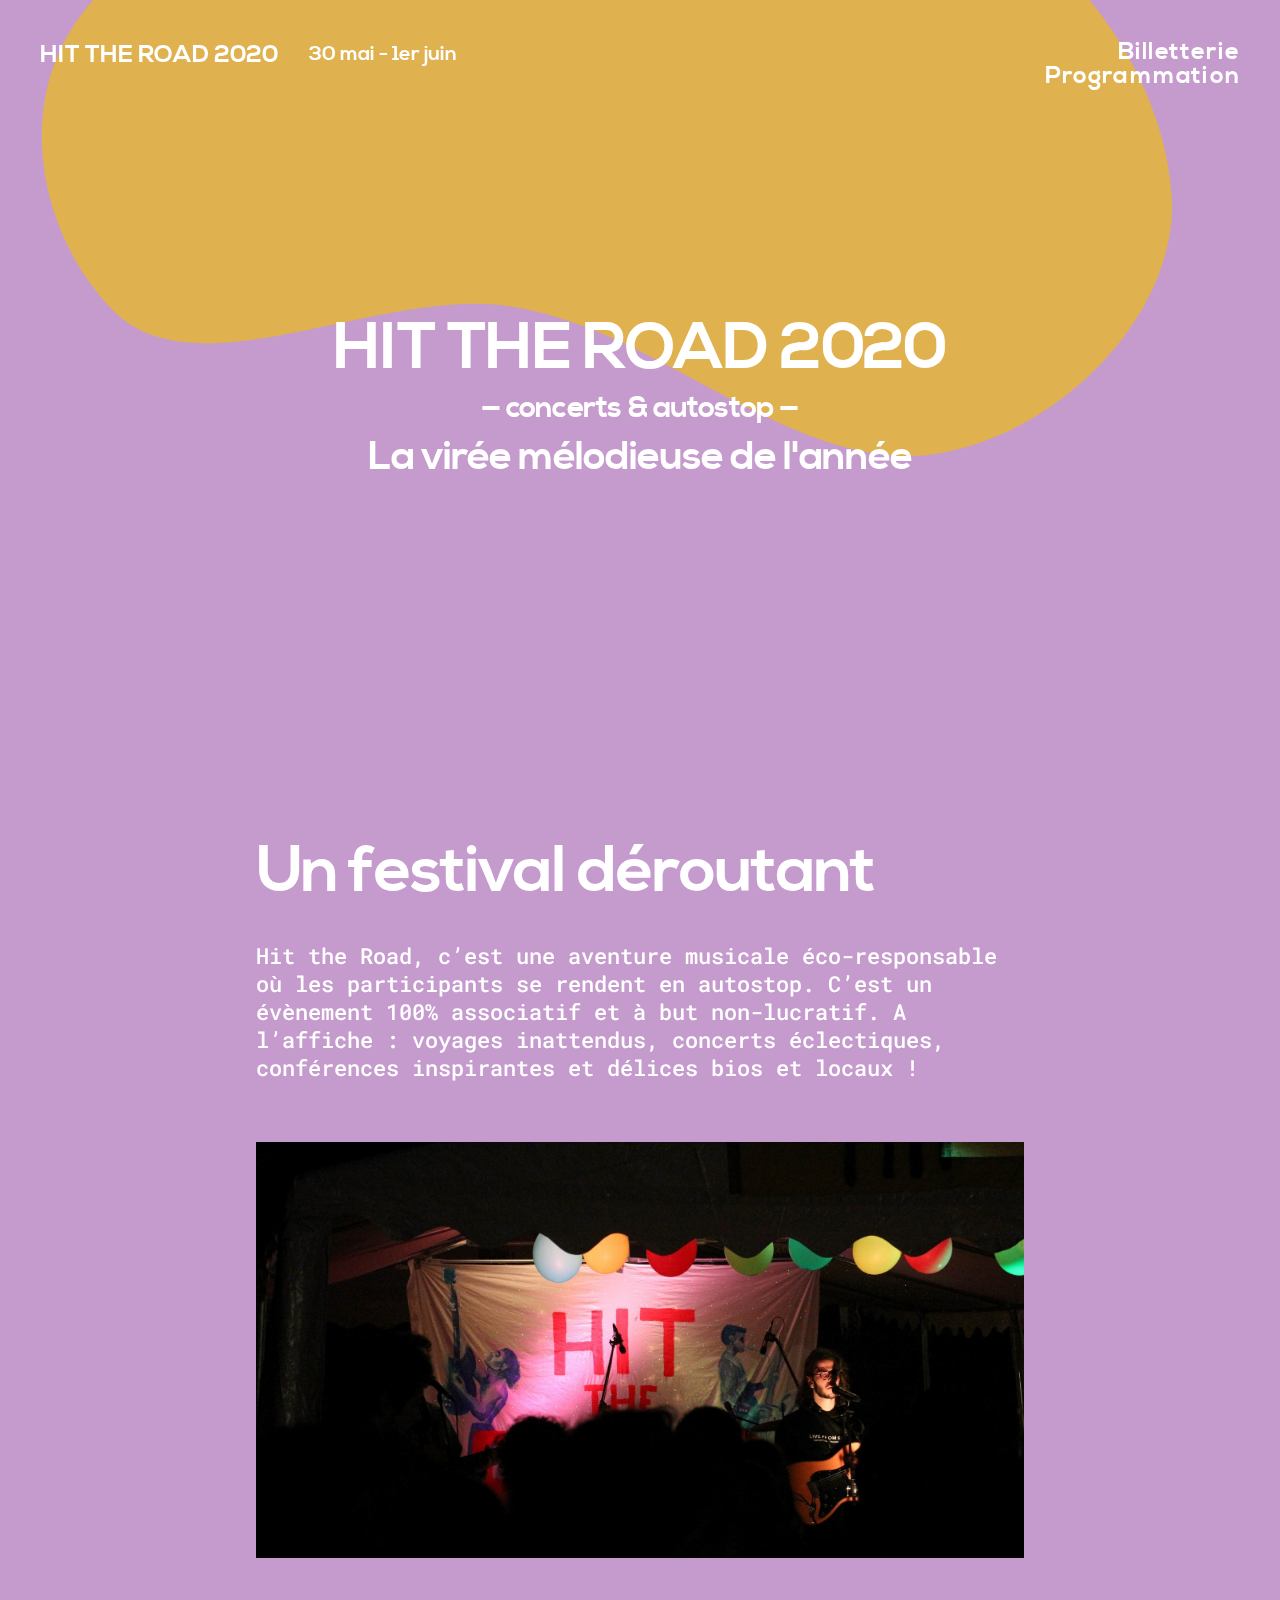
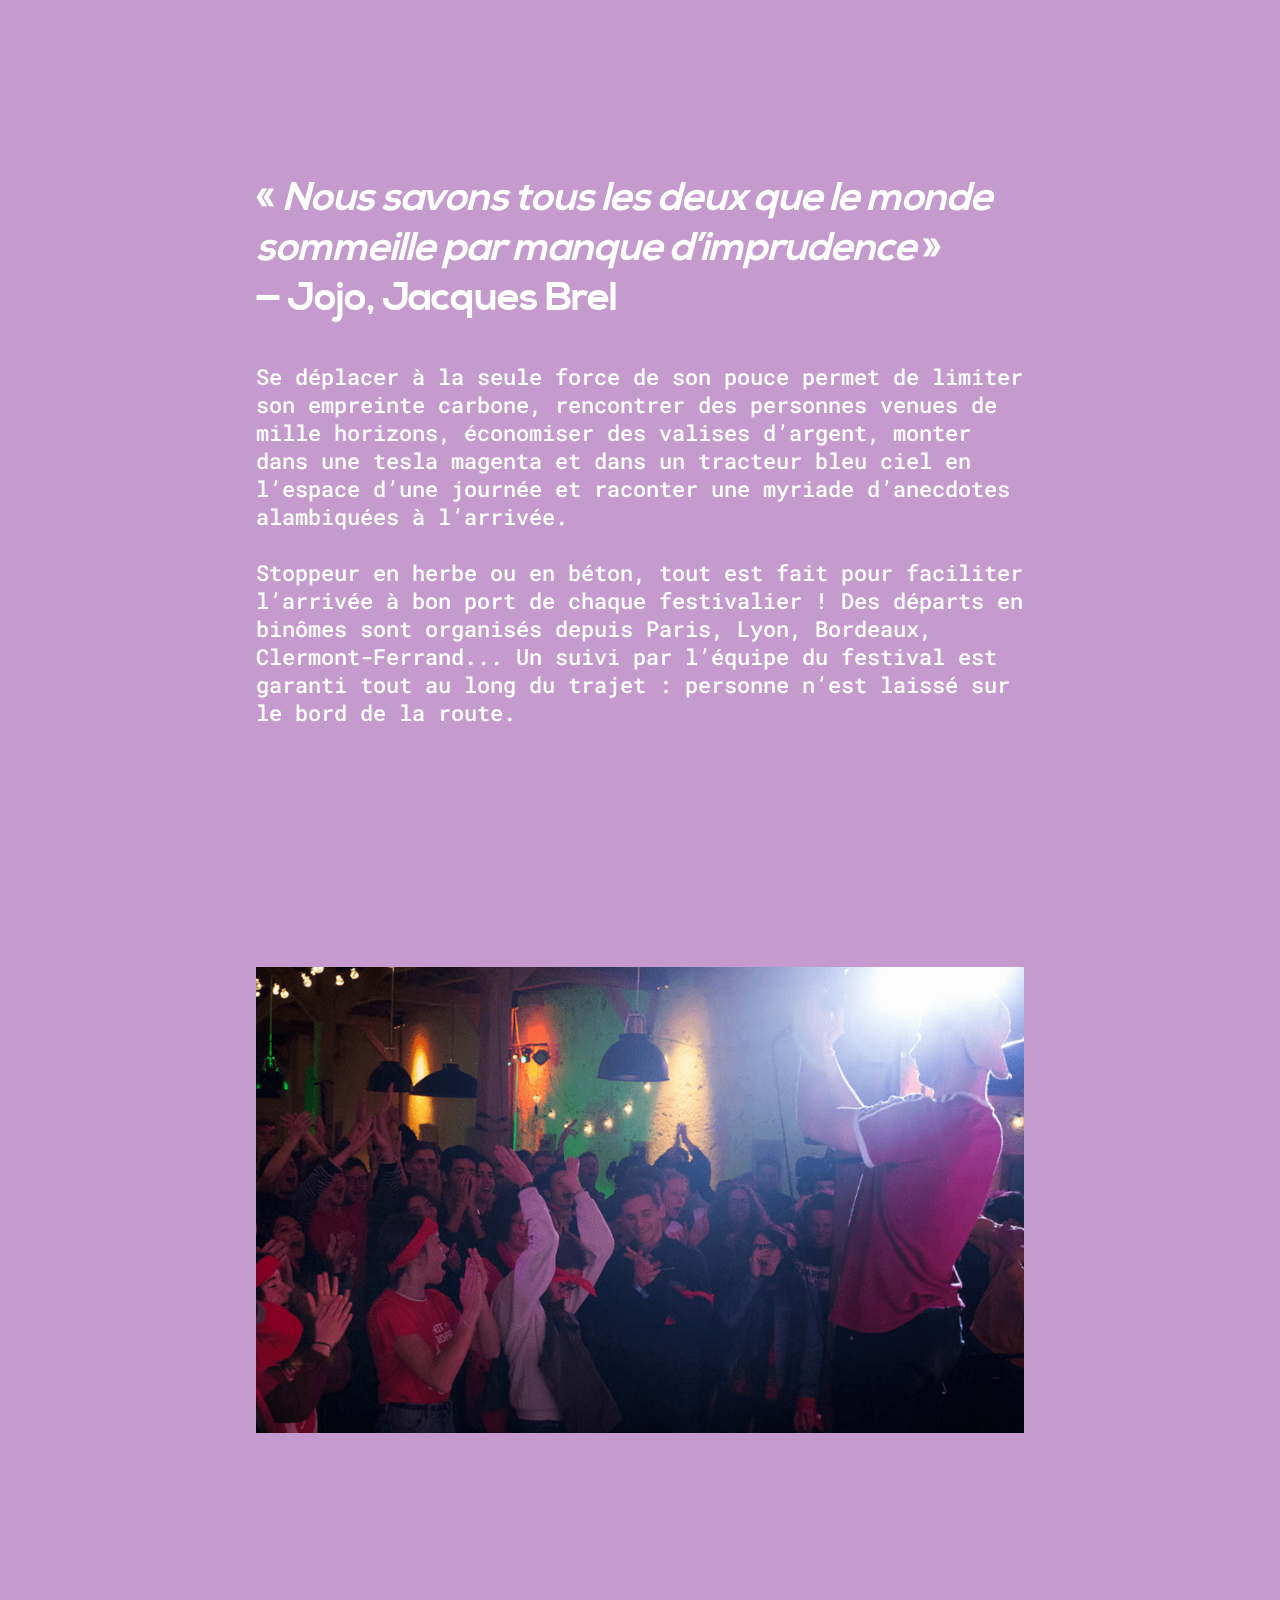
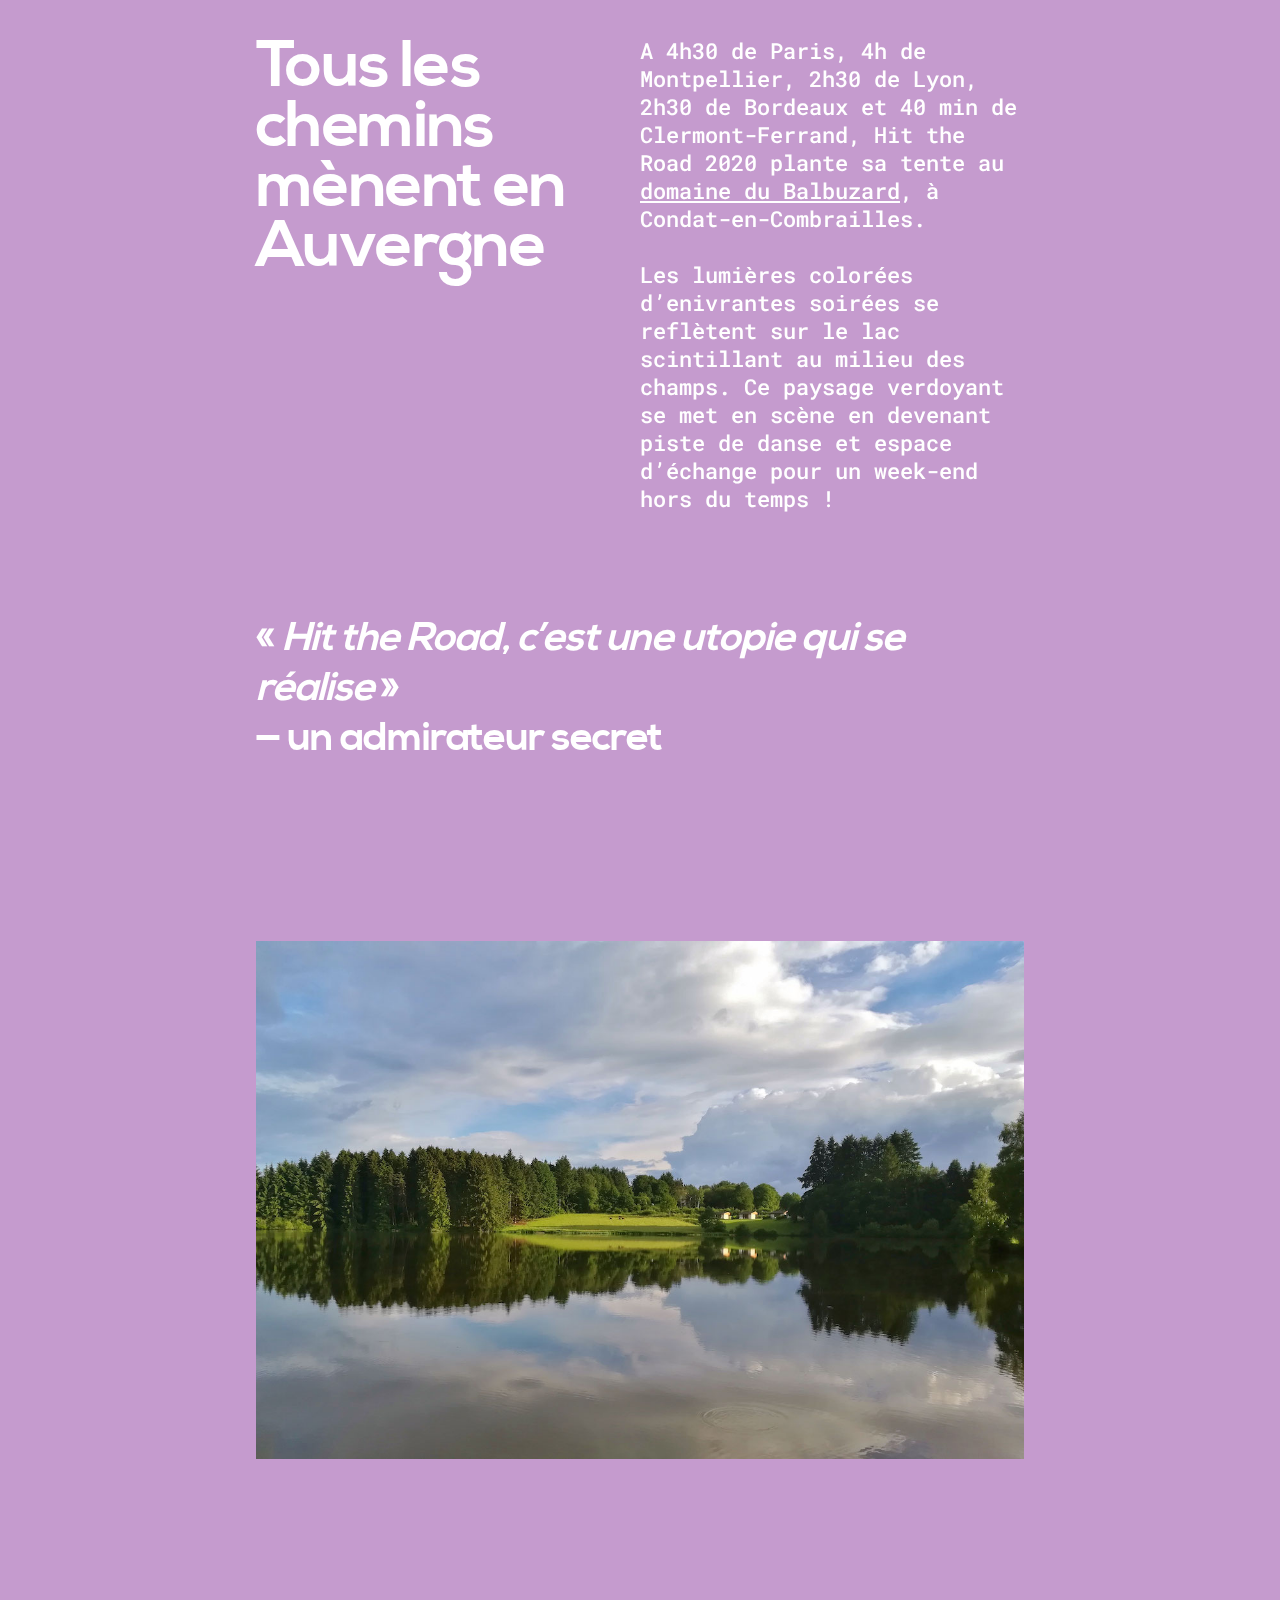
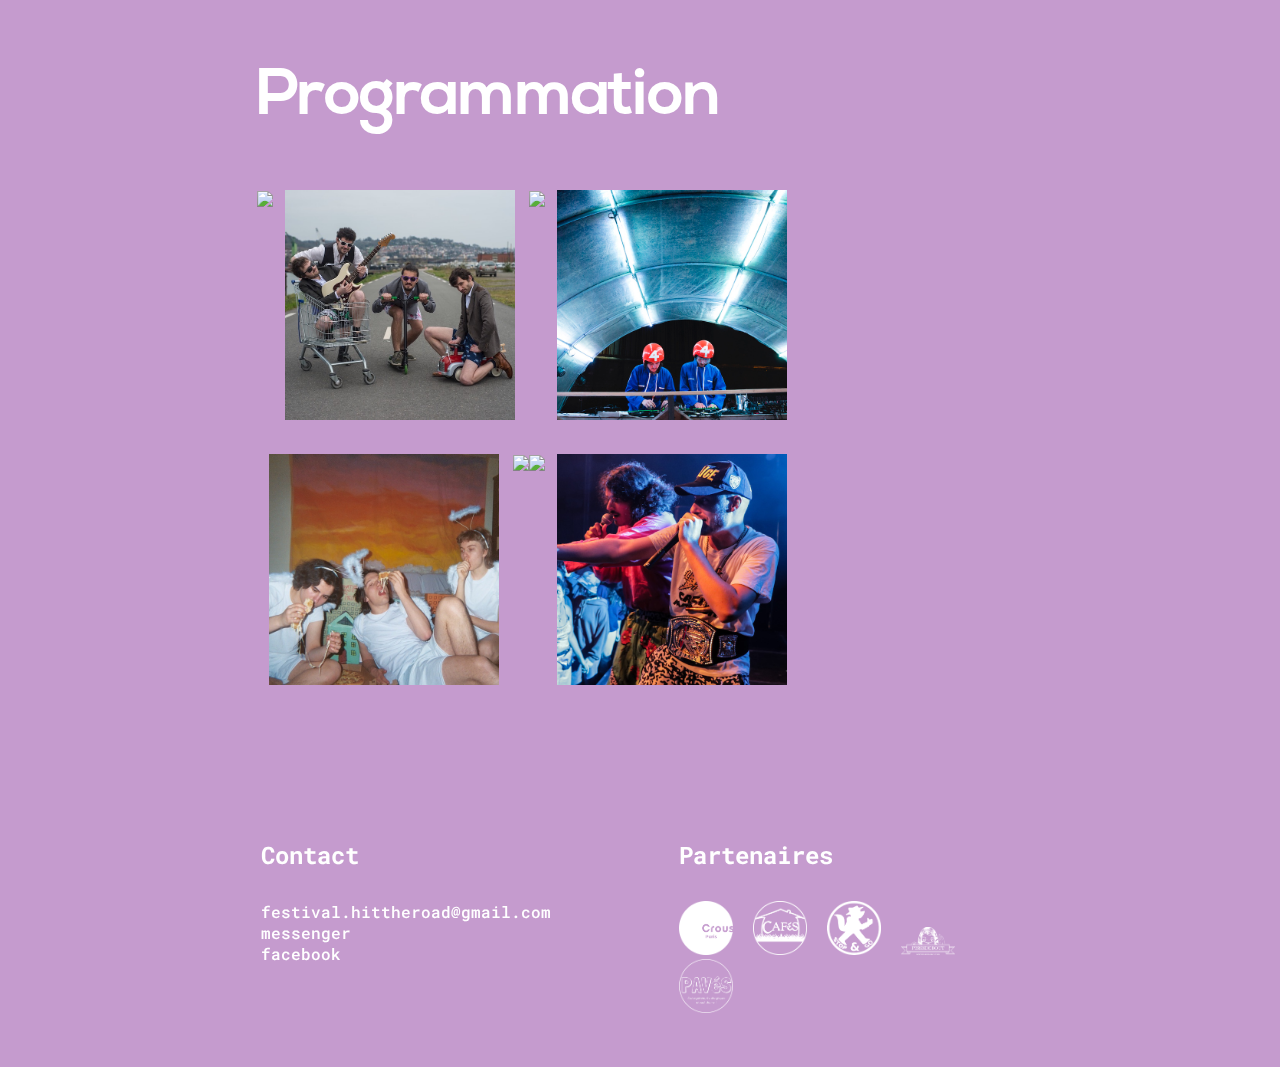
==== commit a9288c7f: "fav" ====
--- a/index.html
+++ b/index.html
@@ -5,7 +5,7 @@
 		<meta name="viewport" content="width=device-width, initial-scale=1">
 		<title>HIT THE ROAD 2020</title>
 		<meta name="description" content="Hit the Road, c’est une aventure musicale éco-responsable où les participants se rendent en autostop. C’est un évènement 100% associatif et à but non-lucratif. A l’affiche : voyages inattendus, concerts éclectiques, conférences inspirantes et délices bios et locaux !" />
-		<link rel="shortcut icon" href="favicon.png">
+		<link rel="shortcut icon" type="image/png" href="favicon.png" />
 		<link href="https://fonts.googleapis.com/css?family=Roboto+Mono:400,500,700" rel="stylesheet">
 		<link rel="stylesheet" type="text/css" href="css/normalize.css" />
 		<link rel="stylesheet" type="text/css" href="css/stylesheet.css" />
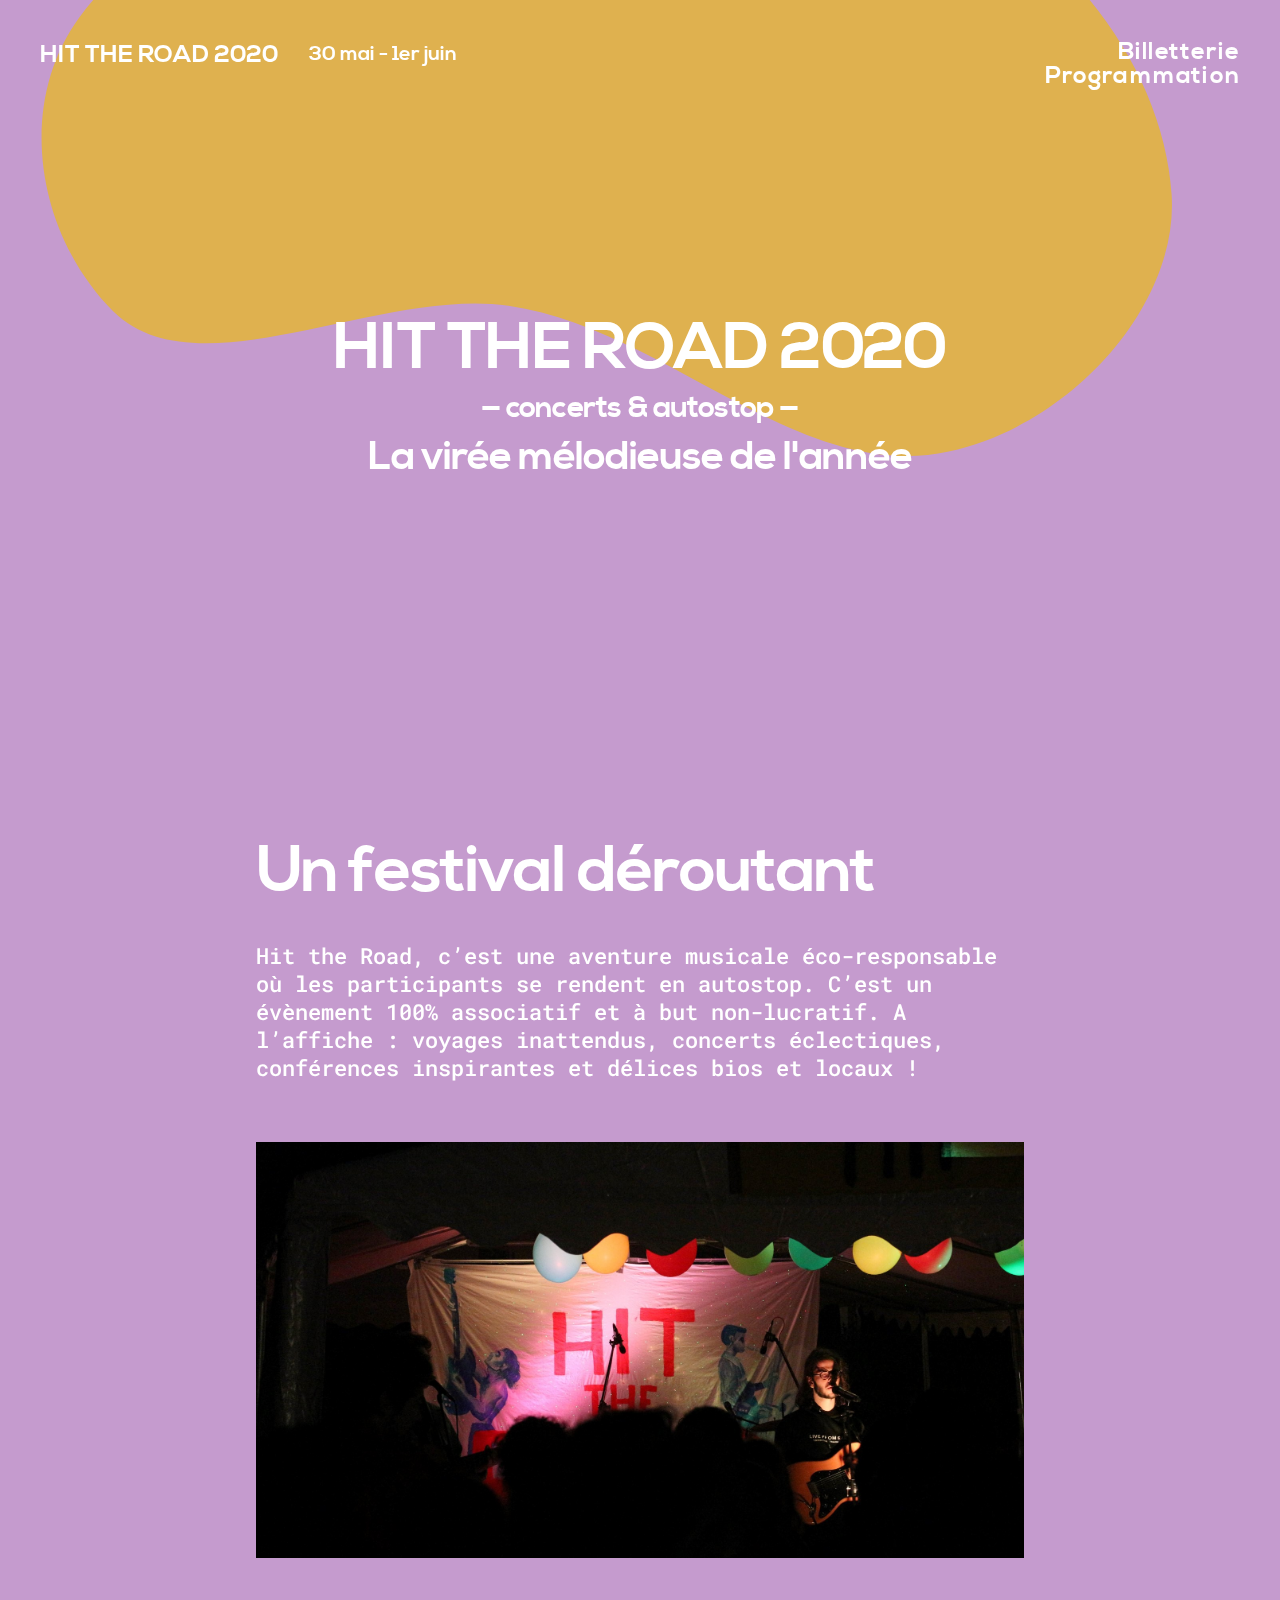
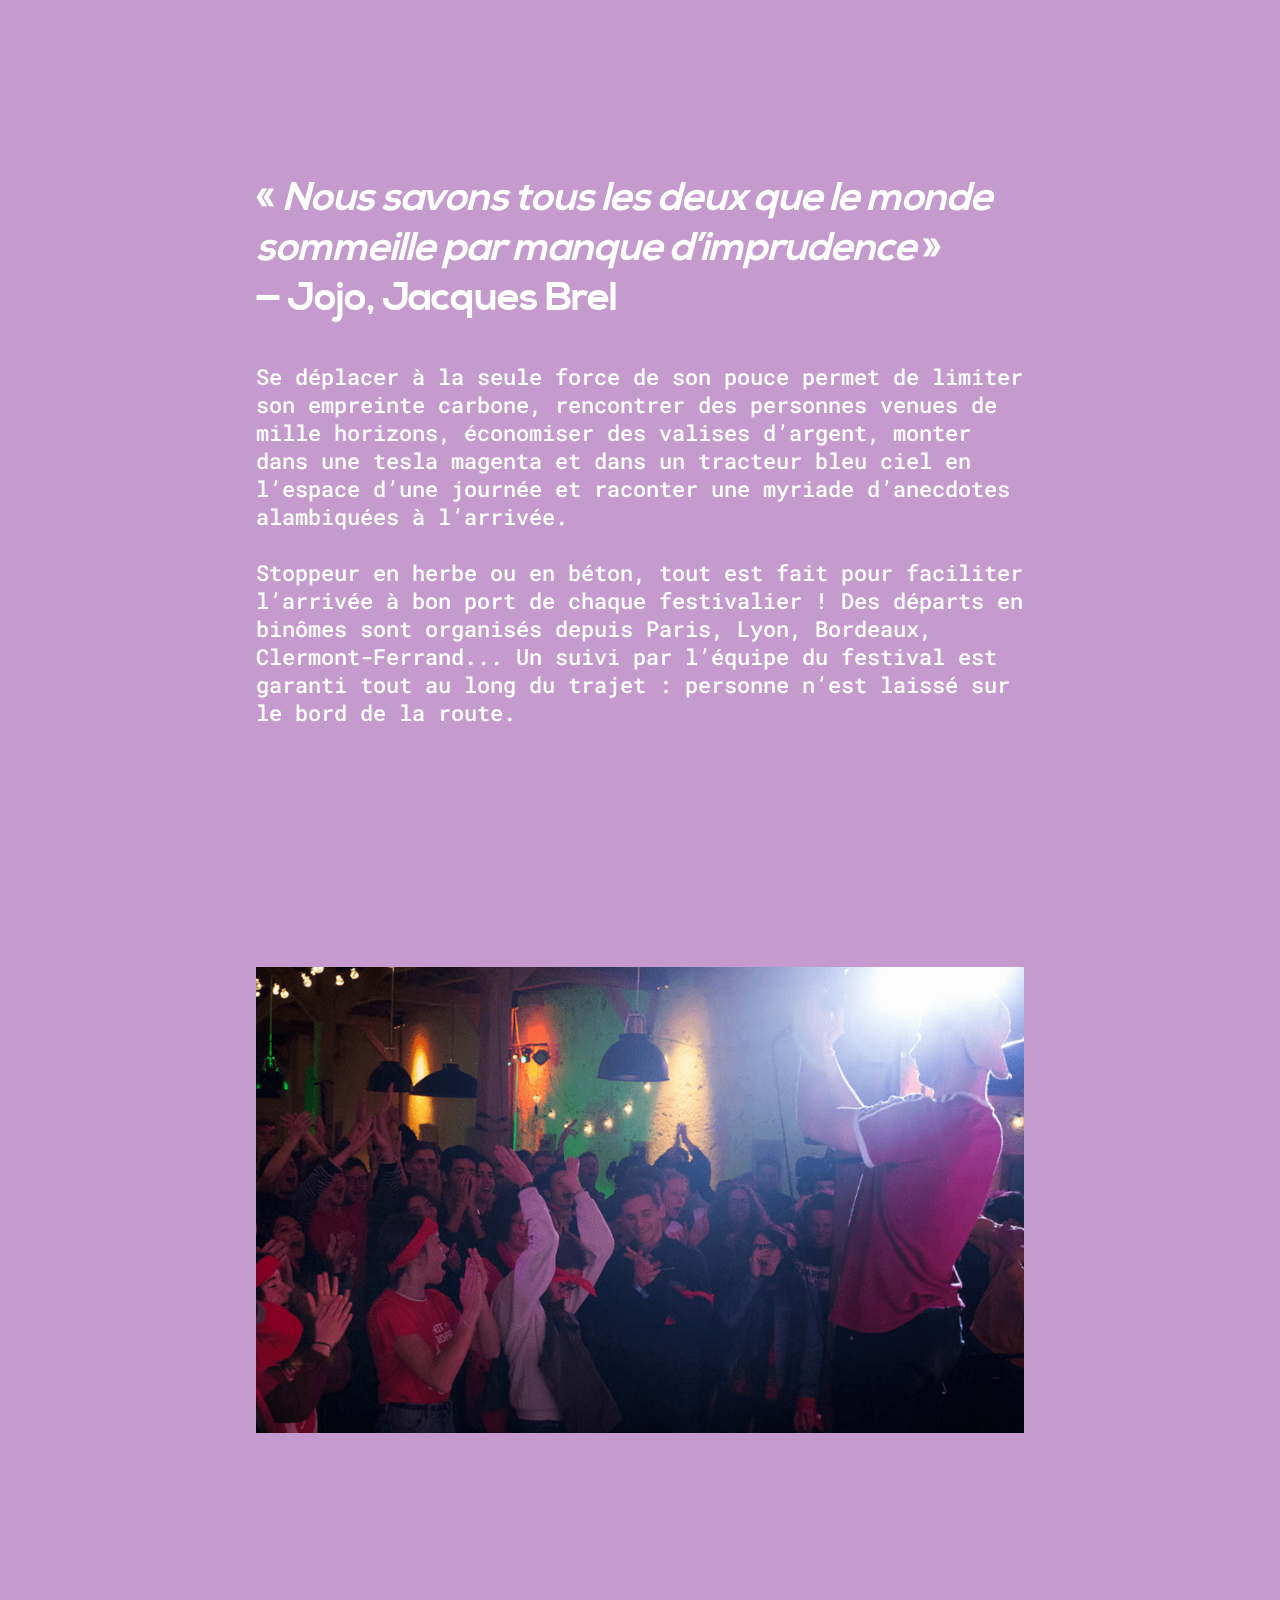
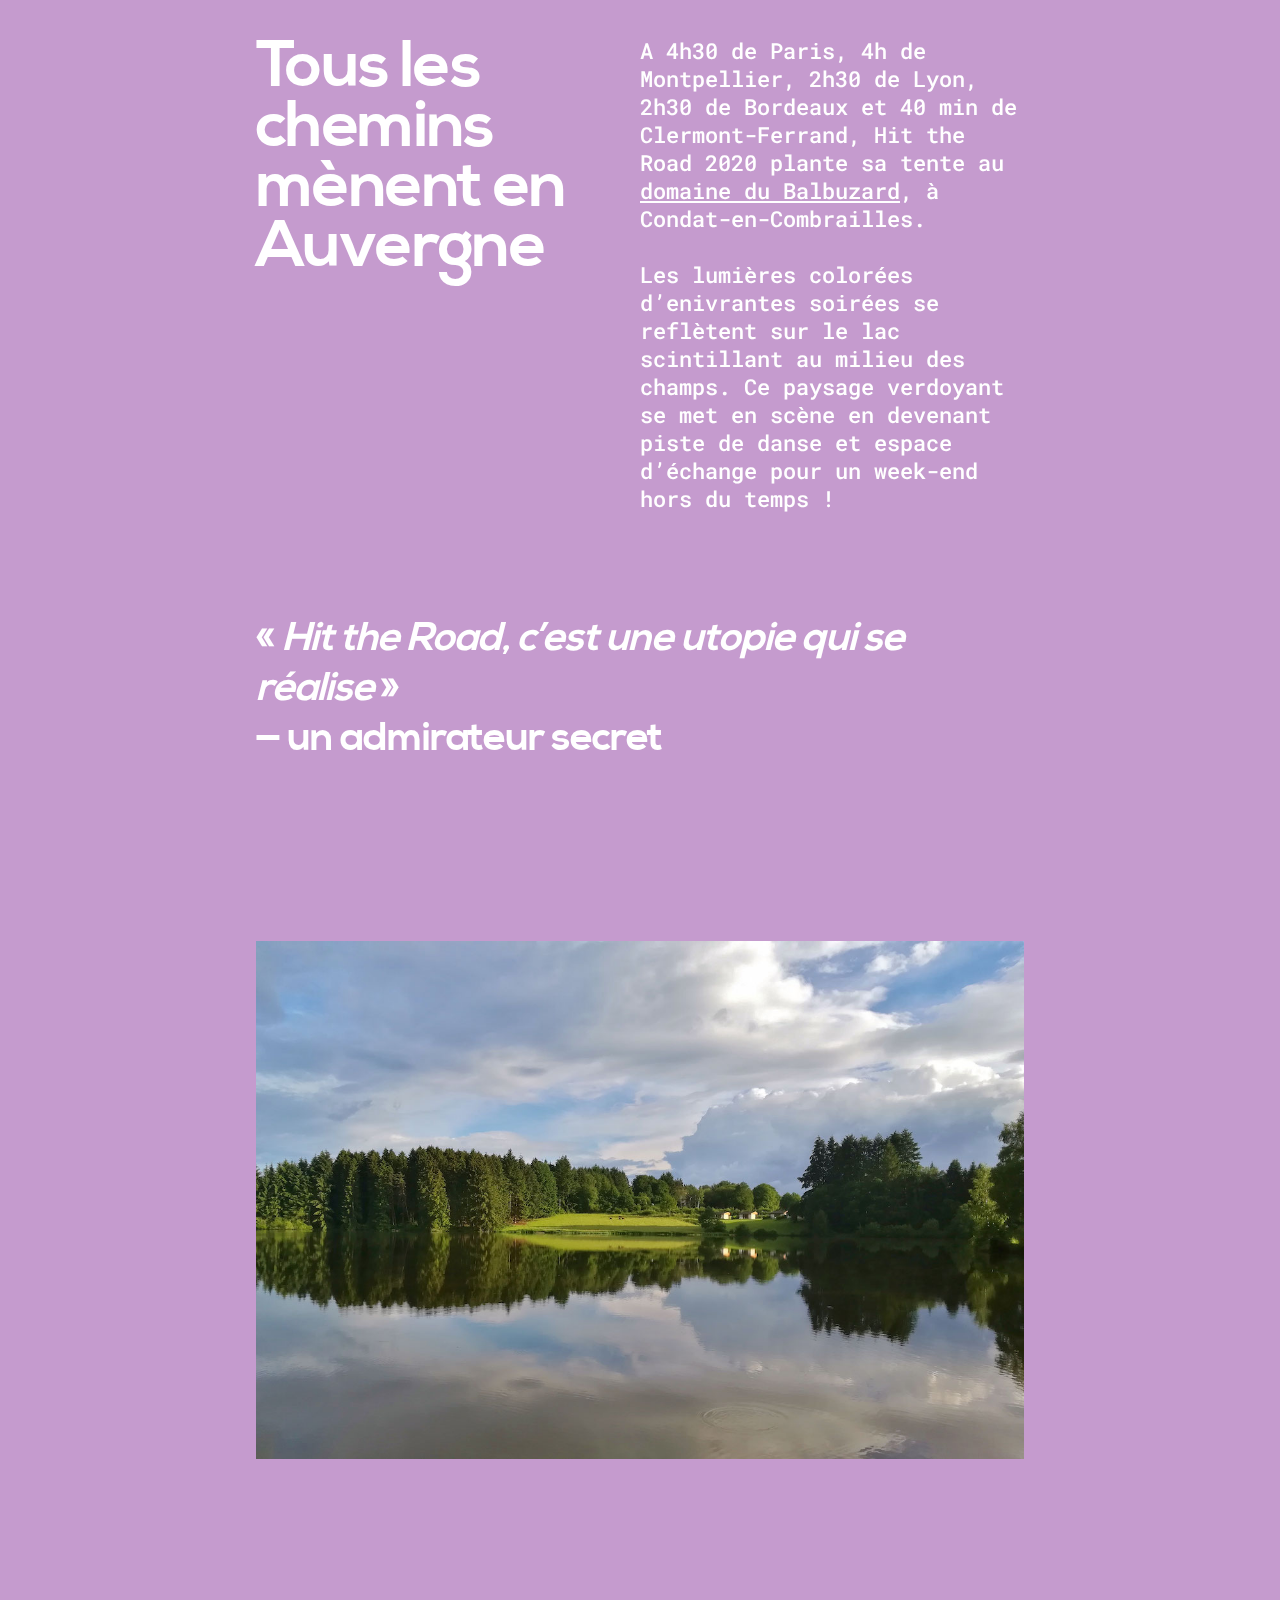
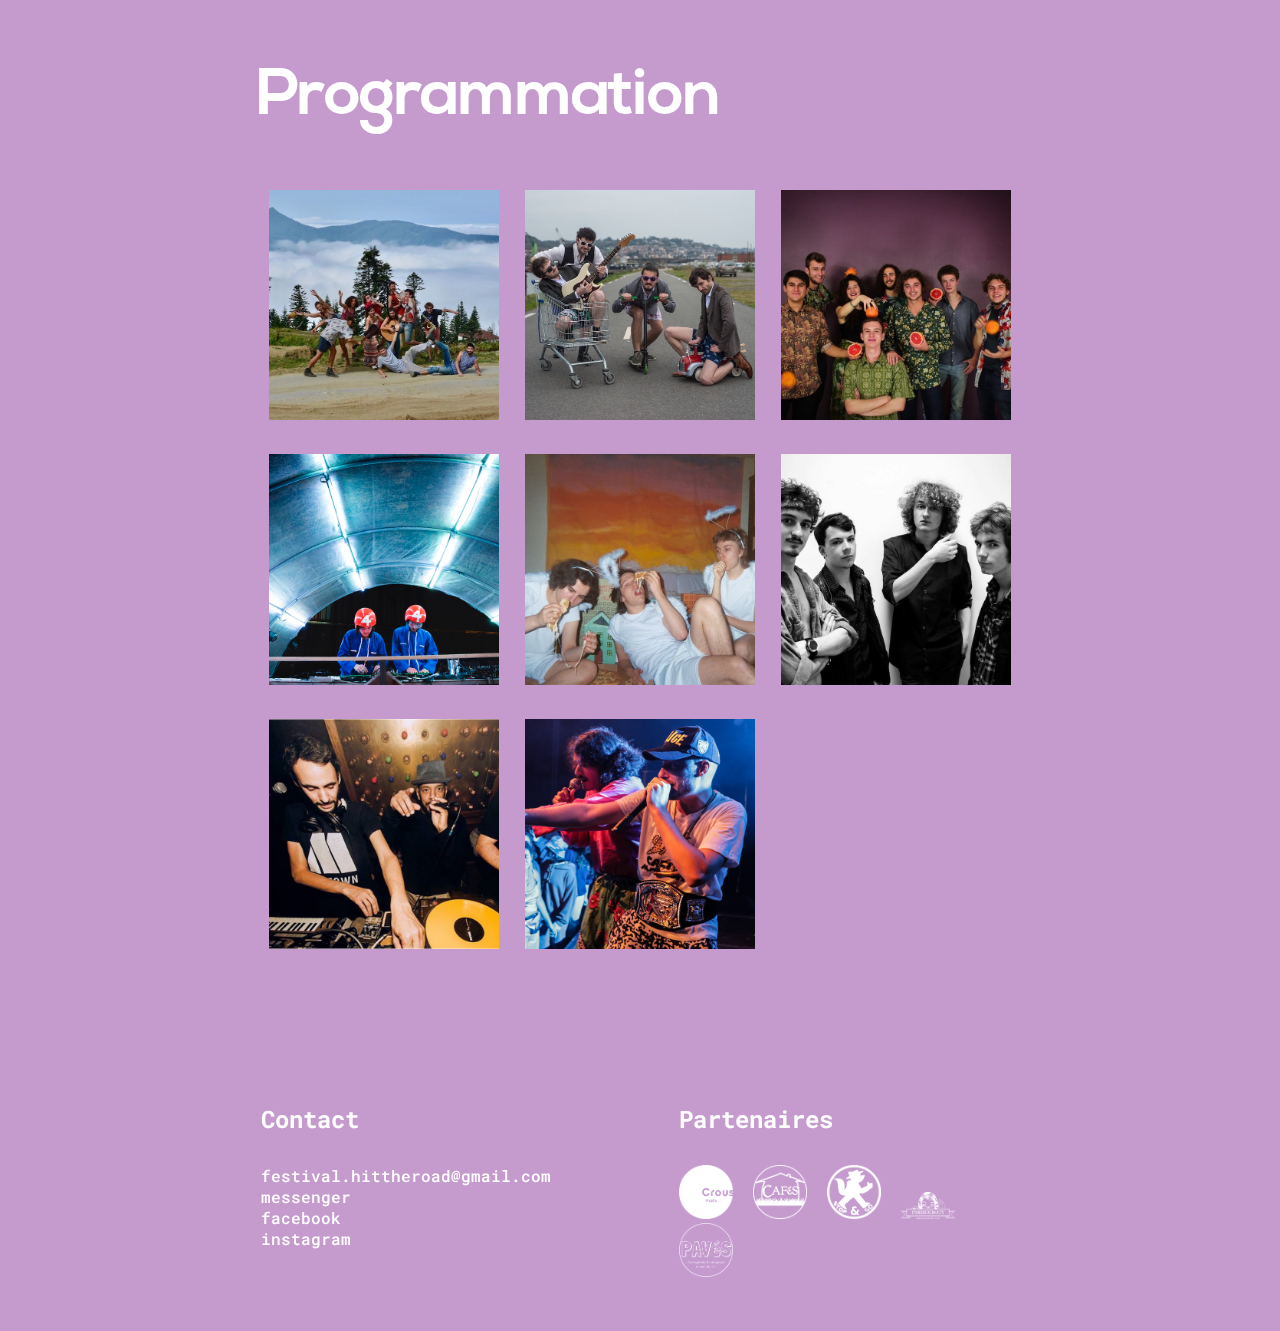
==== commit 8c4193d8: "FINAL" ====
--- a/index.html
+++ b/index.html
@@ -9,6 +9,15 @@
 		<link href="https://fonts.googleapis.com/css?family=Roboto+Mono:400,500,700" rel="stylesheet">
 		<link rel="stylesheet" type="text/css" href="css/normalize.css" />
 		<link rel="stylesheet" type="text/css" href="css/stylesheet.css" />
+<!-- Global site tag (gtag.js) - Google Analytics -->
+<script async src="https://www.googletagmanager.com/gtag/js?id=UA-159396063-1"></script>
+<script>
+  window.dataLayer = window.dataLayer || [];
+  function gtag(){dataLayer.push(arguments);}
+  gtag('js', new Date());
+
+  gtag('config', 'UA-159396063-1');
+</script>
 	</head>
 	<body class="loading">
 		<main>
@@ -157,9 +166,9 @@
 				<div class="footer__container-contact">
 					<h2>Contact</h2>
 					<a href="mailto:festival.hittheroad@gmail.com">festival.hittheroad@gmail.com</a>
-					<a href="https://m.me/stopandgo.sciencespo" target="blank">messenger</a>
-					<a href="https://www.facebook.com/stopandgo.sciencespo" target="blank">facebook</a>
-					<!--<a href="#" target="blank">instgagram</a>-->
+					<a href="https://m.me/festivalhittheroad" target="blank">messenger</a>
+					<a href="https://www.facebook.com/festivalhittheroad" target="blank">facebook</a>
+					<a href="https://www.instagram.com/festivalhittheroad/" target="blank">instagram</a>
 				</div>
 				<div class="footer__container-partenaires">
 					<h2>Partenaires</h2>
--- a/css/stylesheet.css
+++ b/css/stylesheet.css
@@ -567,6 +567,7 @@
 	.content__progra-img {
 		width: 40vw;
 		padding: 0 2.5%;
+		filter: brightness(80%);
 	}
 	.content__progra-title {
 		font-size: 40px;
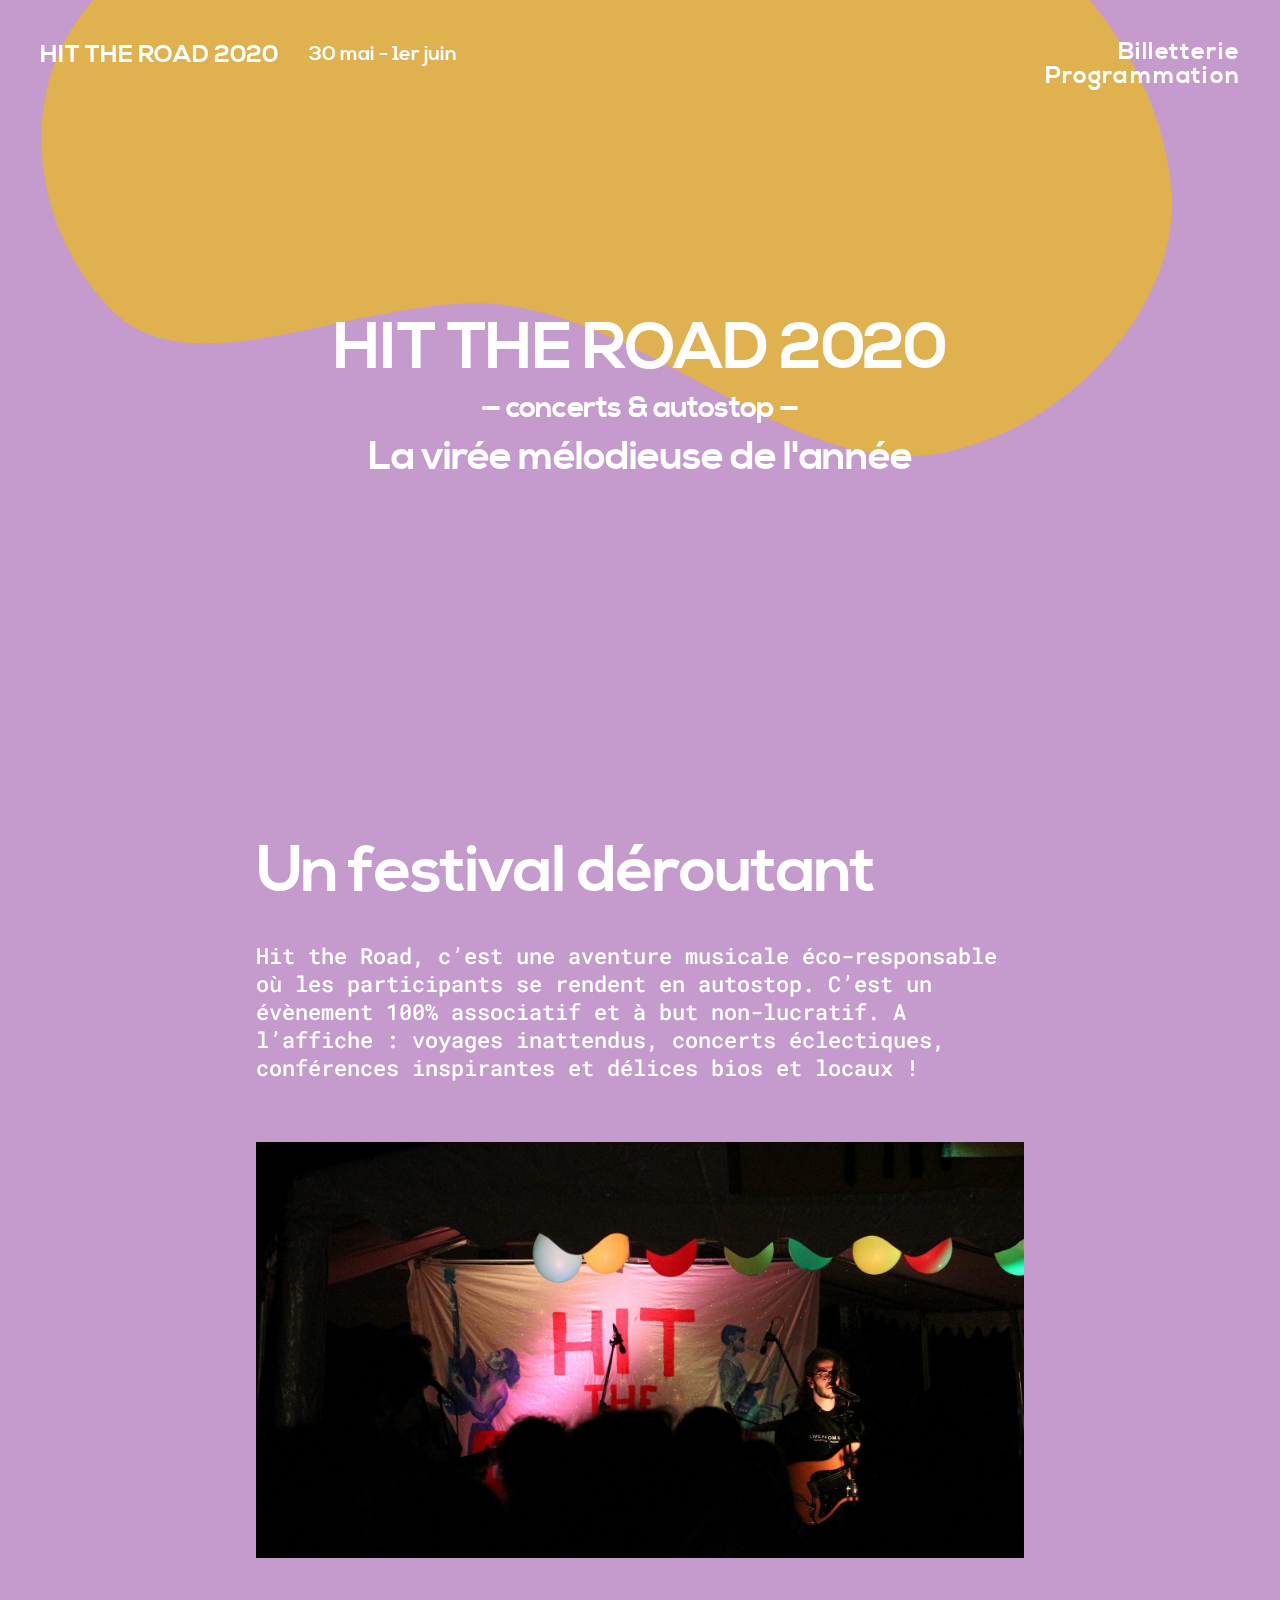
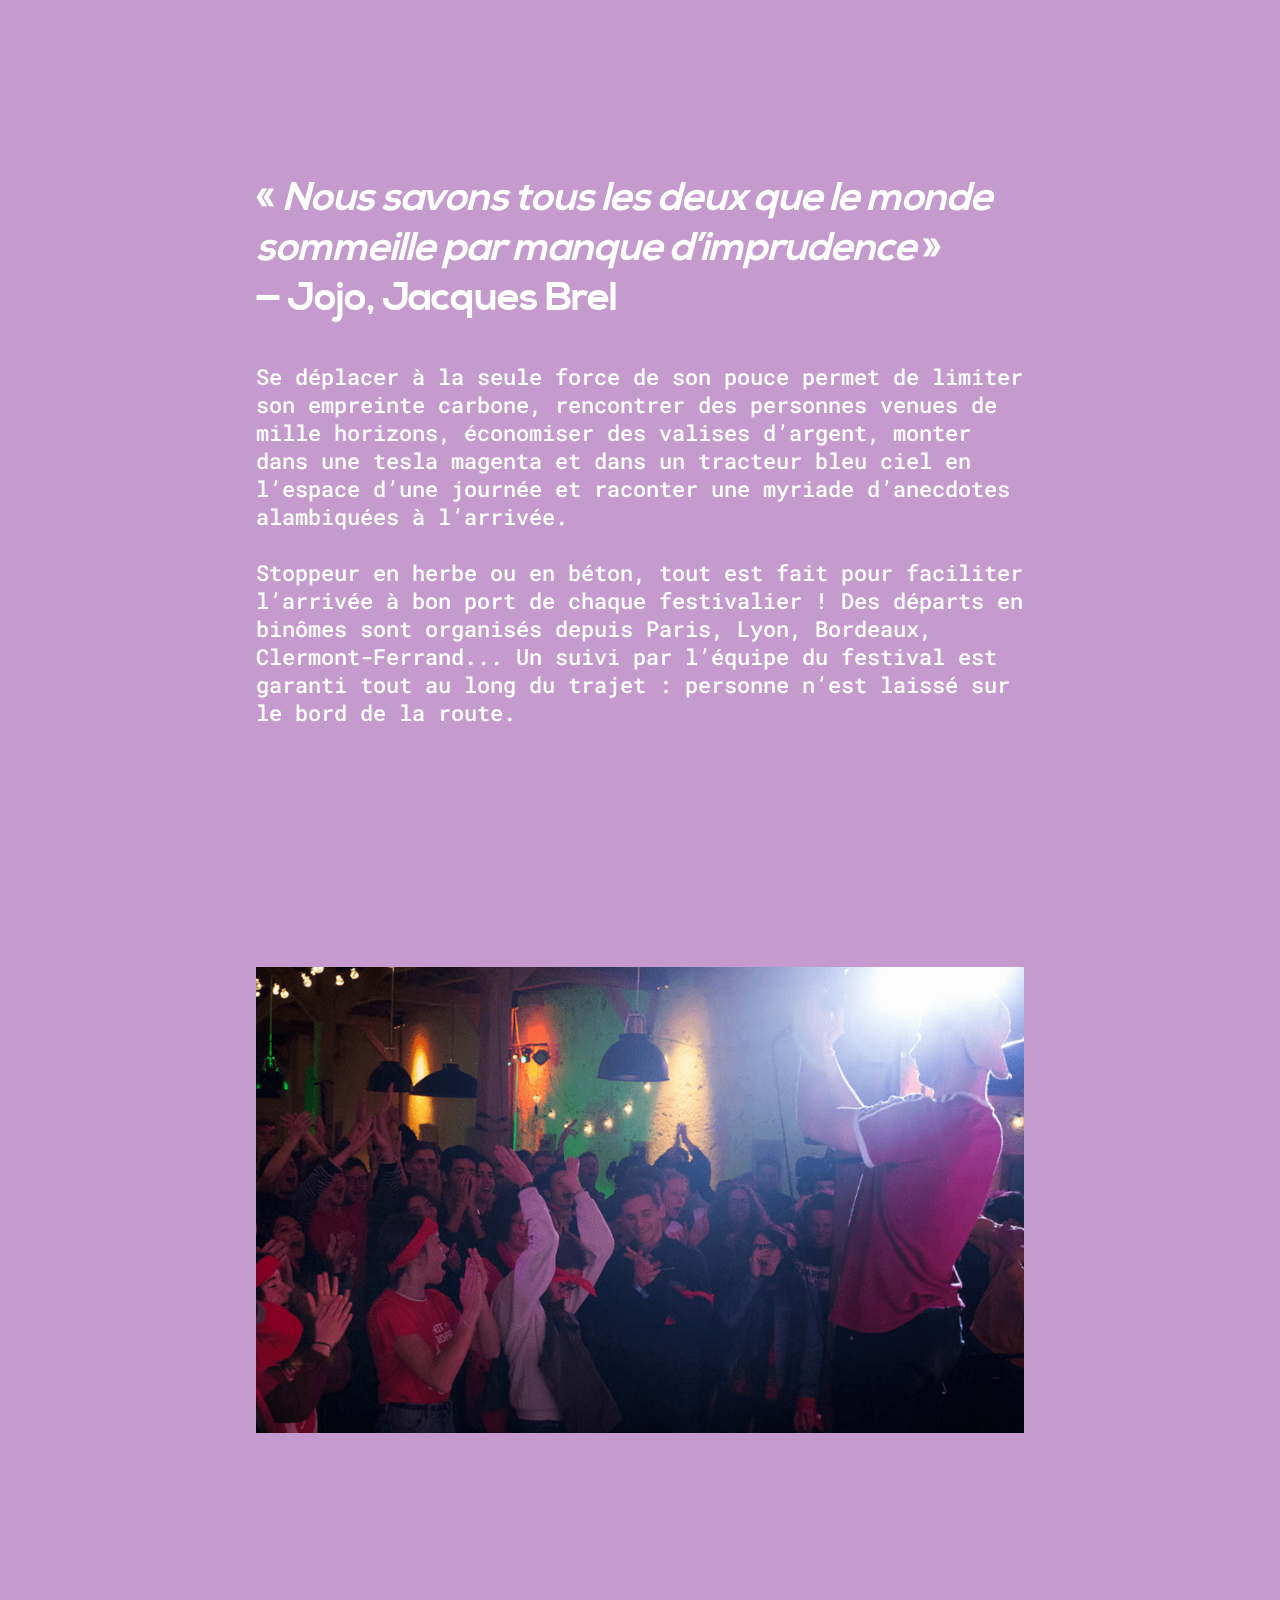
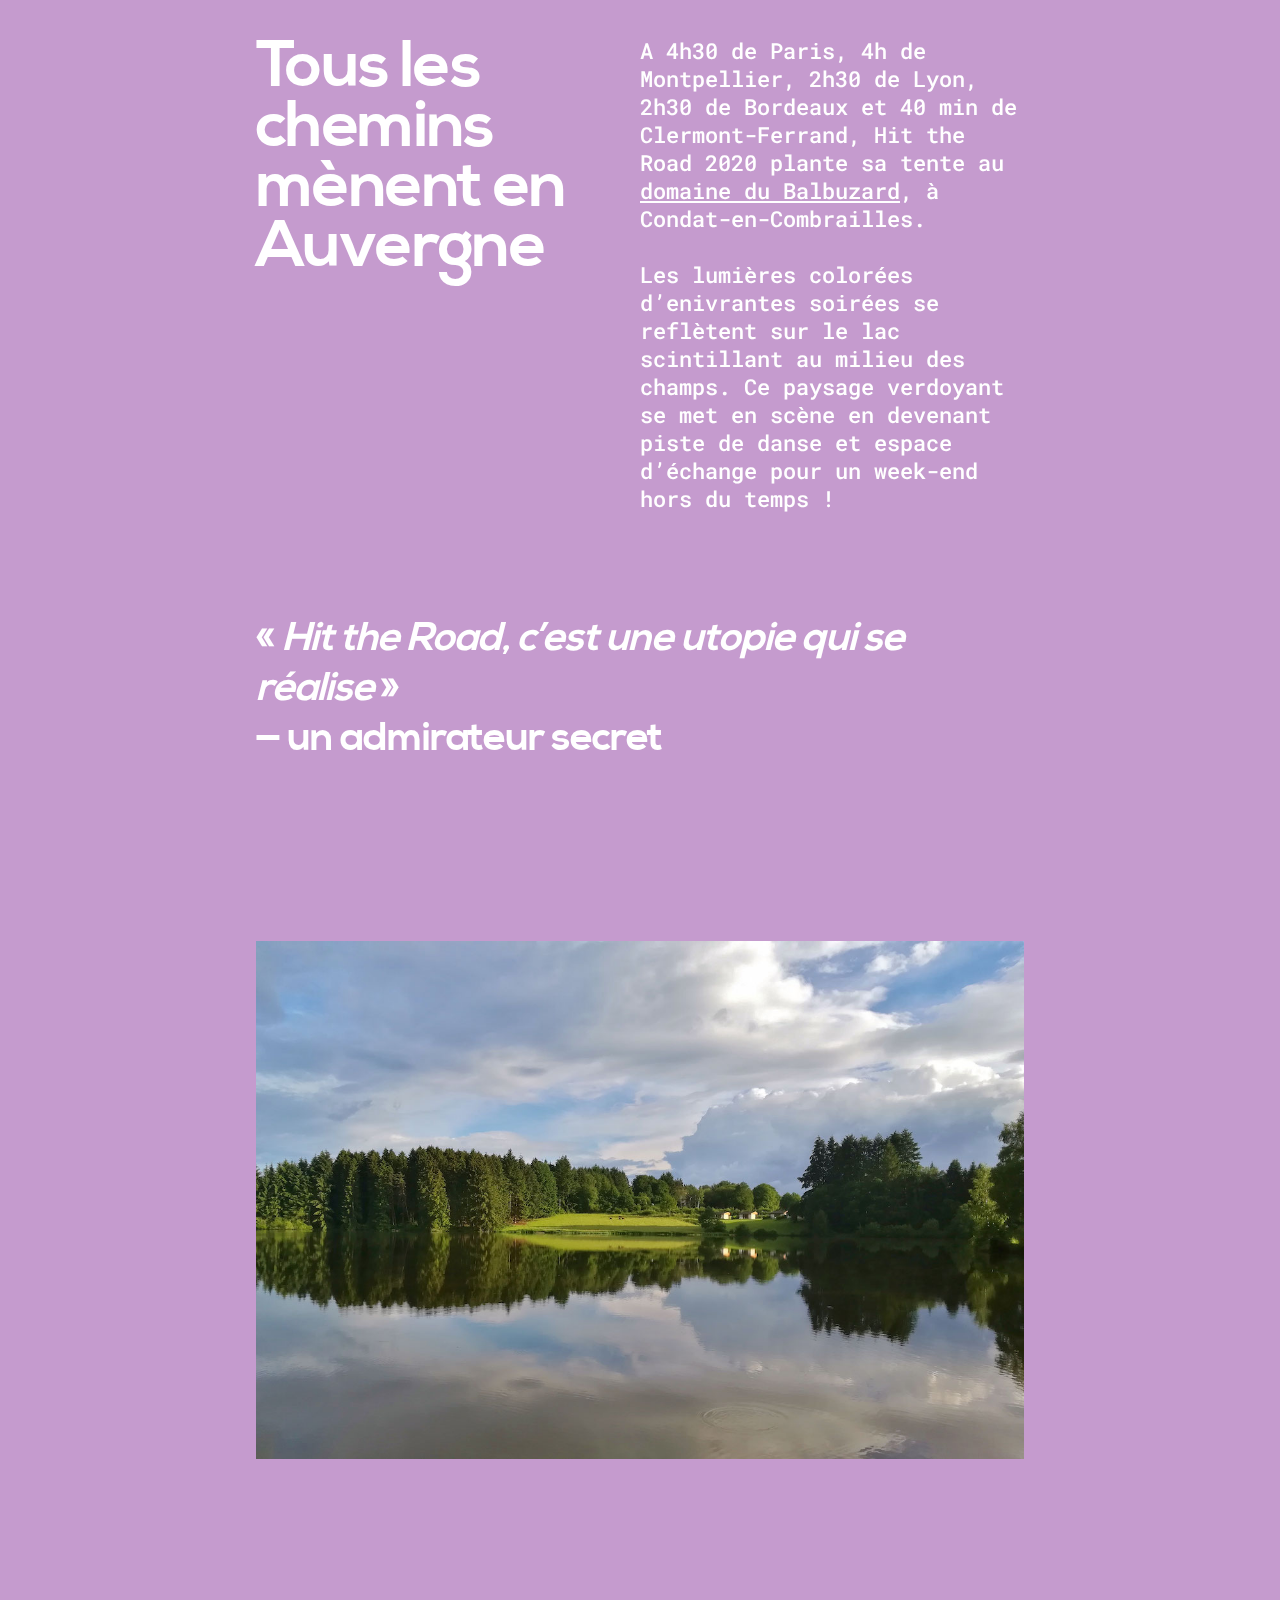
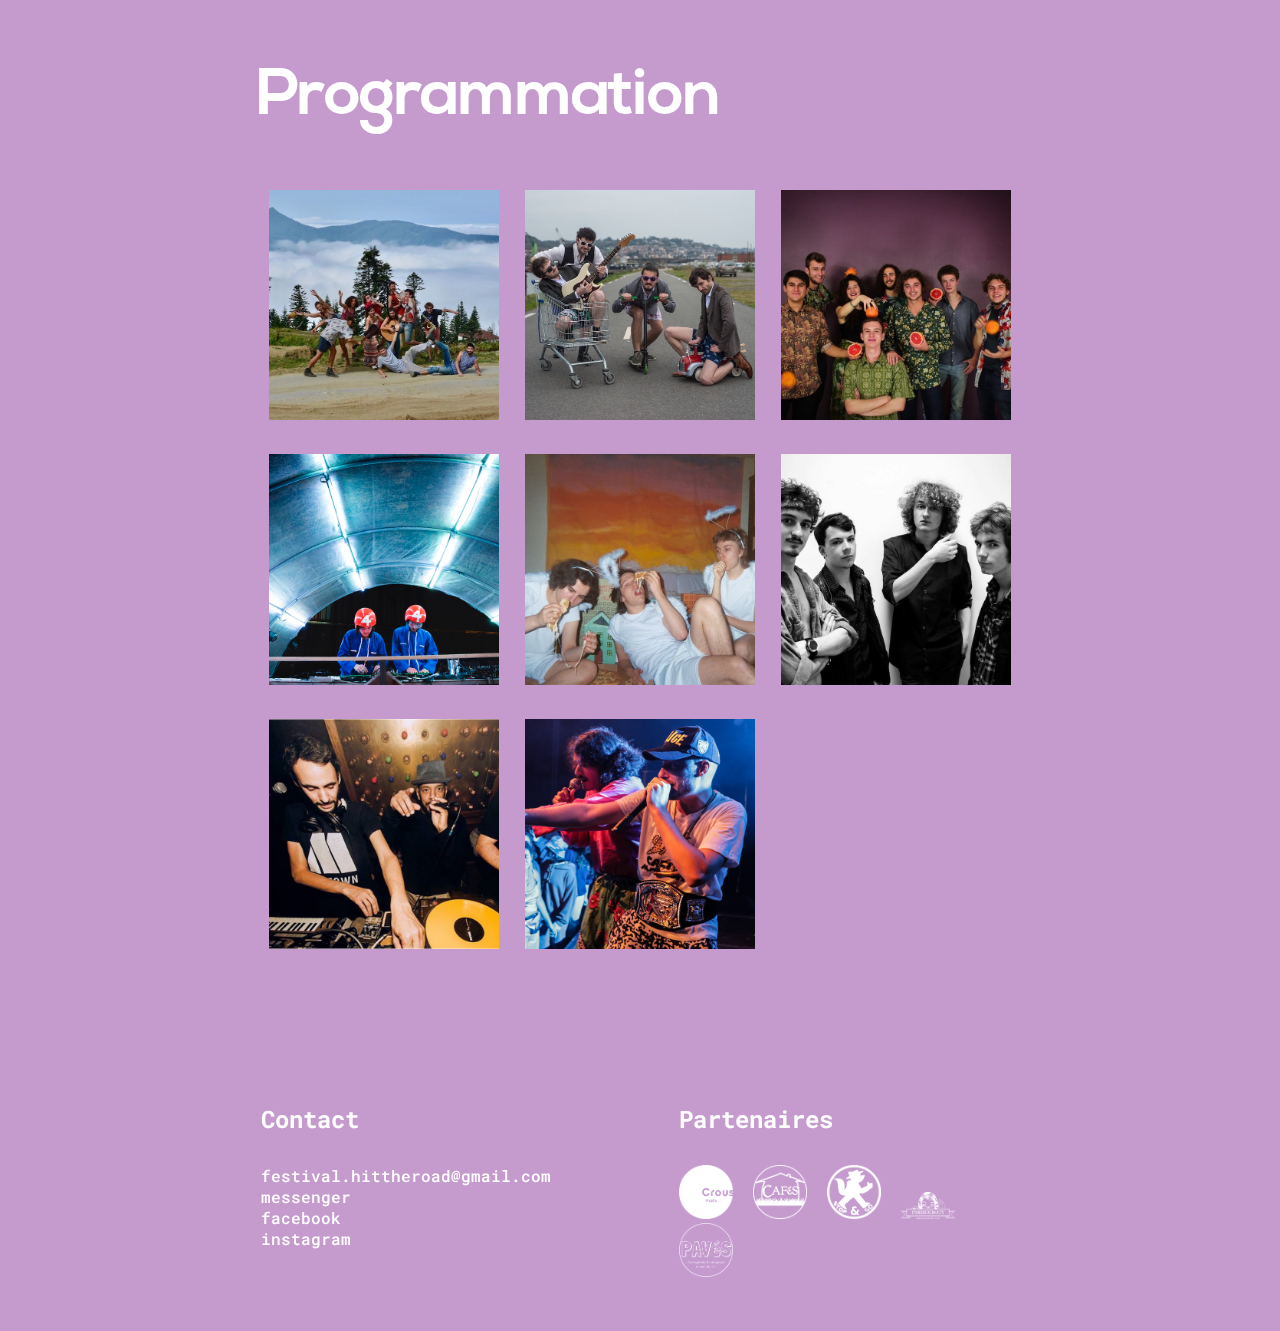
==== commit 5661d123: "final" ====
--- a/index.html
+++ b/index.html
@@ -1,203 +1,197 @@
 <!DOCTYPE html>
 <html lang="en">
-	<head>
-		<meta charset="UTF-8" />
-		<meta name="viewport" content="width=device-width, initial-scale=1">
-		<title>HIT THE ROAD 2020</title>
-		<meta name="description" content="Hit the Road, c’est une aventure musicale éco-responsable où les participants se rendent en autostop. C’est un évènement 100% associatif et à but non-lucratif. A l’affiche : voyages inattendus, concerts éclectiques, conférences inspirantes et délices bios et locaux !" />
-		<link rel="shortcut icon" type="image/png" href="favicon.png" />
-		<link href="https://fonts.googleapis.com/css?family=Roboto+Mono:400,500,700" rel="stylesheet">
-		<link rel="stylesheet" type="text/css" href="css/normalize.css" />
-		<link rel="stylesheet" type="text/css" href="css/stylesheet.css" />
-<!-- Global site tag (gtag.js) - Google Analytics -->
-<script async src="https://www.googletagmanager.com/gtag/js?id=UA-159396063-1"></script>
-<script>
-  window.dataLayer = window.dataLayer || [];
-  function gtag(){dataLayer.push(arguments);}
-  gtag('js', new Date());
 
-  gtag('config', 'UA-159396063-1');
-</script>
-	</head>
-	<body class="loading">
-		<main>
-			<div class="morph-wrap">
-				<svg class="morph" width="1400" height="770" viewBox="0 0 1400 770">
-					<path d="M 262.9,252.2 C 210.1,338.2 212.6,487.6 288.8,553.9 372.2,626.5 511.2,517.8 620.3,536.3 750.6,558.4 860.3,723 987.3,686.5 1089,657.3 1168,534.7 1173,429.2 1178,313.7 1096,189.1 995.1,130.7 852.1,47.07 658.8,78.95 498.1,119.2 410.7,141.1 322.6,154.8 262.9,252.2 Z"/>
-				</svg>
-			</div>
-			<div class="content content--fixed">
-				<header class="header">
-					<h1 class="header__title"><a href="index.html">HIT THE ROAD 2020</a></h1>
-					<h1 class="header__subtitle">30 mai - 1er juin</h1>
-					<h4 class="header__slogan">—  concerts & autostop  —</h4>
-				</header>
-			
-				<div class="menu">
-					<a href="billetterie.html"><h4 class="menu__title">Billetterie</h4></a>
-					<a href="#progra" class="scroll"><h4 class="menu__title">Programmation</h4></a>
-				</div>
+<head>
+    <meta charset="UTF-8" />
+    <meta name="viewport" content="width=device-width, initial-scale=1">
+    <title>HIT THE ROAD 2020</title>
+    <meta name="description" content="Hit the Road, c’est une aventure musicale éco-responsable où les participants se rendent en autostop. C’est un évènement 100% associatif et à but non-lucratif. A l’affiche : voyages inattendus, concerts éclectiques, conférences inspirantes et délices bios et locaux !" />
+    <link rel="shortcut icon" type="image/png" href="favicon.png" />
+    <link href="https://fonts.googleapis.com/css?family=Roboto+Mono:400,500,700" rel="stylesheet">
+    <link rel="stylesheet" type="text/css" href="css/normalize.css" />
+    <link rel="stylesheet" type="text/css" href="css/stylesheet.css" />
+    <!-- Global site tag (gtag.js) - Google Analytics -->
+    <script async src="https://www.googletagmanager.com/gtag/js?id=UA-159396063-1"></script>
+    <script>
+    window.dataLayer = window.dataLayer || [];
 
-			</div>
-			<div class="content-wrap summit">
-				<div class="content content--layout content--layout-2">
-					<h3 class="content__maintitle">HIT THE ROAD 2020</h3>
-					<h4 class="content__subtitle">—  concerts & autostop  —</h4>
-					<h4 class="content__slogan">La virée mélodieuse de l'année</h4>
-				</div>
-			</div>
+    function gtag() { dataLayer.push(arguments); }
+    gtag('js', new Date());
 
-			<div class="content-wrap summit2">
-				<div class="content content--layout content--layout">
-					<h3 class="content__title">Un festival déroutant</h3>
-					<p class="content__desc">Hit the Road, c’est une aventure musicale éco-responsable où les participants se rendent en autostop. C’est un évènement 100% associatif et à but non-lucratif. A l’affiche : voyages inattendus, concerts éclectiques, conférences inspirantes et délices bios et locaux !</p>
-					<img class="content__image" src="img/banner-1.jpg" style="padding-top: 60px">
-				</div>
-			</div>
+    gtag('config', 'UA-159396063-1');
+    </script>
+</head>
 
-			<div class="content-wrap">
-				<div class="content content--layout content--layout">
-					<h3 class="content__quote">« <i>Nous savons tous les deux que le monde sommeille par manque d’imprudence </i>»<br>— Jojo, Jacques Brel</h3>
-					<p class="content__desc">Se déplacer à la seule force de son pouce permet de limiter son empreinte carbone, rencontrer des personnes venues de mille horizons, économiser des valises d’argent, monter dans une tesla magenta et dans un tracteur bleu ciel en l’espace d’une journée et raconter une myriade d’anecdotes alambiquées à l’arrivée.
-					<br><br>Stoppeur en herbe ou en béton, tout est fait pour faciliter l’arrivée à bon port de chaque festivalier ! Des départs en binômes sont organisés depuis Paris, Lyon, Bordeaux, Clermont-Ferrand... Un suivi par l’équipe du festival est garanti tout au long du trajet : personne n’est laissé sur le bord de la route.</p>
-				</div>
-			</div>
-
-			<div class="content-wrap">
-				<div class="content content--layout content--layout-4">
-					<img class="content__image" src="img/banner-2.png">
-				</div>
-			</div>
-
-			<div class="content-wrap">
-				<div class="content content--layout content--layout-3">
-					<h3 class="content__title">Tous les chemins mènent en Auvergne</h3>
-					<p class="content__desc">A 4h30 de Paris, 4h de Montpellier, 2h30 de Lyon, 2h30 de Bordeaux et 40 min de Clermont-Ferrand, Hit the Road 2020 plante sa tente au <a href="https://www.domainedubalbuzard.com/ " target="blank">domaine du Balbuzard</a>, à Condat-en-Combrailles.<br><br>Les lumières colorées d’enivrantes soirées se reflètent sur le lac scintillant au milieu des champs. Ce paysage verdoyant se met en scène en devenant piste de danse et espace d’échange pour un week-end hors du temps !</p>
-					<h3 class="content__quote">« <i>Hit the Road, c’est une utopie qui se réalise </i>»<br>— un admirateur secret</h3>
-				</div>
-			</div>
-
-			<div class="content-wrap">
-				<div class="content content--layout content--layout-4">
-					<img class="content__image" src="img/banner-3.jpg">
-				</div>
-				<span id="progra"></span>
-			</div>
-
-			<!-- progra -->
-			<section class="content content--progra">
-				<h3 class="content__progra-title">Programmation</h3>
-				<div class="grille">
-
-					<a class="content__progra-item" href="z-fabulous-orchestra.html">
-						<img class="content__progra-img" src="img/groupes/z-fabulous-orchestra.png">
-						<div class="content__progra-infos">
-							<h3 class="content__progra-name">Z Fabulous Orchestra</h3>
-							<p class="content__progra-date">30 mai 20:30 - 21:30</p>
-						</div>
-					</a>
-
-					<a class="content__progra-item" href="les-agites.html">
-						<img class="content__progra-img" src="img/groupes/les-agites.jpg">
-						<div class="content__progra-infos">
-							<h3 class="content__progra-name">Les Agités du Bocal</h3>
-							<p class="content__progra-date">30 mai, 22:00 - 23:00</p>
-						</div>
-					</a>
-
-					<a class="content__progra-item" href="nootkatone.html">
-						<img class="content__progra-img" src="img/groupes/nootkatone.png">
-						<div class="content__progra-infos">
-							<h3 class="content__progra-name">Nootkatone</h3>
-							<p class="content__progra-date">30 mai, 23:30 - 00:30</p>
-						</div>
-					</a>
-
-					<a class="content__progra-item" href="ovhal.html">
-						<img class="content__progra-img" src="img/groupes/ovhal.jpg">
-						<div class="content__progra-infos">
-							<h3 class="content__progra-name">Ovhal44</h3>
-							<p class="content__progra-date">31 mai, 1:00 - 2:00</p>
-						</div>
-					</a>
-
-					<a class="content__progra-item" href="edgar-deception.html">
-						<img class="content__progra-img" src="img/groupes/edgar-deception.jpg">
-						<div class="content__progra-infos">
-							<h3 class="content__progra-name">Edgar Déception</h3>
-							<p class="content__progra-date">31 mai, 20:30 - 21:30</p>
-						</div>
-					</a>
-
-					<a class="content__progra-item" href="namaspamus.html">
-						<img class="content__progra-img" src="img/groupes/namaspamus.png">
-						<div class="content__progra-infos">
-							<h3 class="content__progra-name">Namaspamus</h3>
-							<p class="content__progra-date">31 mai, 22:00 - 23:00</p>
-						</div>
-					</a>
-
-					<a class="content__progra-item" href="voilaaa-soundsystem.html">
-						<img class="content__progra-img" src="img/groupes/voilaaa-soundsystem.png">
-						<div class="content__progra-infos">
-							<h3 class="content__progra-name">Voilaaa Soundsystem</h3>
-							<p class="content__progra-date">31 mai, 23:30 - 1:30</p>
-						</div>
-					</a>
-
-					<a class="content__progra-item" href="cactus-mammuth.html">
-						<img class="content__progra-img" src="img/groupes/cactus-mammuth.jpg">
-						<div class="content__progra-infos">
-							<h3 class="content__progra-name">Cactus et Mammuth</h3>
-							<p class="content__progra-date">1er juin, 2:00 - fin</p>
-						</div>
-					</a>
-
-					<!--<a class="content__progra-item" href="programmation.html">
+<body class="loading">
+    <main>
+        <div class="morph-wrap">
+            <svg class="morph" width="1400" height="770" viewBox="0 0 1400 770">
+                <path d="M 262.9,252.2 C 210.1,338.2 212.6,487.6 288.8,553.9 372.2,626.5 511.2,517.8 620.3,536.3 750.6,558.4 860.3,723 987.3,686.5 1089,657.3 1168,534.7 1173,429.2 1178,313.7 1096,189.1 995.1,130.7 852.1,47.07 658.8,78.95 498.1,119.2 410.7,141.1 322.6,154.8 262.9,252.2 Z" />
+            </svg>
+        </div>
+        <div class="content content--fixed">
+            <header class="header">
+                <h1 class="header__title"><a href="index.html">HIT THE ROAD 2020</a></h1>
+                <h1 class="header__subtitle">30 mai - 1er juin</h1>
+                <h4 class="header__slogan">— concerts & autostop —</h4>
+            </header>
+            <div class="menu">
+                <a href="billetterie.html">
+                    <h4 class="menu__title">Billetterie</h4>
+                </a>
+                <a href="#progra" class="scroll">
+                    <h4 class="menu__title">Programmation</h4>
+                </a>
+            </div>
+        </div>
+        <div class="content-wrap summit">
+            <div class="content content--layout content--layout-2">
+                <h3 class="content__maintitle">HIT THE ROAD 2020</h3>
+                <h4 class="content__subtitle">— concerts & autostop —</h4>
+                <h4 class="content__slogan">La virée mélodieuse de l'année</h4>
+            </div>
+        </div>
+        <div class="content-wrap summit2">
+            <div class="content content--layout content--layout">
+                <h3 class="content__title">Un festival déroutant</h3>
+                <p class="content__desc">Hit the Road, c’est une aventure musicale éco-responsable où les participants se rendent en autostop. C’est un évènement 100% associatif et à but non-lucratif. A l’affiche : voyages inattendus, concerts éclectiques, conférences inspirantes et délices bios et locaux !</p>
+                <img class="content__image" src="img/banner-1.jpg" style="padding-top: 60px">
+            </div>
+        </div>
+        <div class="content-wrap">
+            <div class="content content--layout content--layout">
+                <h3 class="content__quote">« <i>Nous savons tous les deux que le monde sommeille par manque d’imprudence </i>»<br>— Jojo, Jacques Brel</h3>
+                <p class="content__desc">Se déplacer à la seule force de son pouce permet de limiter son empreinte carbone, rencontrer des personnes venues de mille horizons, économiser des valises d’argent, monter dans une tesla magenta et dans un tracteur bleu ciel en l’espace d’une journée et raconter une myriade d’anecdotes alambiquées à l’arrivée.
+                    <br><br>Stoppeur en herbe ou en béton, tout est fait pour faciliter l’arrivée à bon port de chaque festivalier ! Des départs en binômes sont organisés depuis Paris, Lyon, Bordeaux, Clermont-Ferrand... Un suivi par l’équipe du festival est garanti tout au long du trajet : personne n’est laissé sur le bord de la route.</p>
+            </div>
+        </div>
+        <div class="content-wrap">
+            <div class="content content--layout content--layout-4">
+                <img class="content__image" src="img/banner-2.png">
+            </div>
+        </div>
+        <div class="content-wrap">
+            <div class="content content--layout content--layout-3">
+                <h3 class="content__title">Tous les chemins mènent en Auvergne</h3>
+                <p class="content__desc">A 4h30 de Paris, 4h de Montpellier, 2h30 de Lyon, 2h30 de Bordeaux et 40 min de Clermont-Ferrand, Hit the Road 2020 plante sa tente au <a href="https://www.domainedubalbuzard.com/ " target="blank">domaine du Balbuzard</a>, à Condat-en-Combrailles.<br><br>Les lumières colorées d’enivrantes soirées se reflètent sur le lac scintillant au milieu des champs. Ce paysage verdoyant se met en scène en devenant piste de danse et espace d’échange pour un week-end hors du temps !</p>
+                <h3 class="content__quote">« <i>Hit the Road, c’est une utopie qui se réalise </i>»<br>— un admirateur secret</h3>
+            </div>
+        </div>
+        <div class="content-wrap">
+            <div class="content content--layout content--layout-4">
+                <img class="content__image" src="img/banner-3.jpg">
+            </div>
+            <span id="progra"></span>
+        </div>
+        <!-- progra -->
+        <section class="content content--progra">
+            <h3 class="content__progra-title">Programmation</h3>
+            <div class="grille">
+                <a class="content__progra-item" href="z-fabulous-orchestra.html">
+                    <img class="content__progra-img" src="img/groupes/z-fabulous-orchestra.png">
+                    <div class="content__progra-infos">
+                        <h3 class="content__progra-name">Z Fabulous Orchestra</h3>
+                        <p class="content__progra-date">30 mai 20:30 - 21:30</p>
+                    </div>
+                </a>
+                <a class="content__progra-item" href="les-agites.html">
+                    <img class="content__progra-img" src="img/groupes/les-agites.jpg">
+                    <div class="content__progra-infos">
+                        <h3 class="content__progra-name">Les Agités du Bocal</h3>
+                        <p class="content__progra-date">30 mai, 22:00 - 23:00</p>
+                    </div>
+                </a>
+                <a class="content__progra-item" href="nootkatone.html">
+                    <img class="content__progra-img" src="img/groupes/nootkatone.png">
+                    <div class="content__progra-infos">
+                        <h3 class="content__progra-name">Nootkatone</h3>
+                        <p class="content__progra-date">30 mai, 23:30 - 00:30</p>
+                    </div>
+                </a>
+                <a class="content__progra-item" href="ovhal.html">
+                    <img class="content__progra-img" src="img/groupes/ovhal.jpg">
+                    <div class="content__progra-infos">
+                        <h3 class="content__progra-name">Ovhal44</h3>
+                        <p class="content__progra-date">31 mai, 1:00 - 2:00</p>
+                    </div>
+                </a>
+                <a class="content__progra-item" href="edgar-deception.html">
+                    <img class="content__progra-img" src="img/groupes/edgar-deception.jpg">
+                    <div class="content__progra-infos">
+                        <h3 class="content__progra-name">Edgar Déception</h3>
+                        <p class="content__progra-date">31 mai, 20:30 - 21:30</p>
+                    </div>
+                </a>
+                <a class="content__progra-item" href="namaspamus.html">
+                    <img class="content__progra-img" src="img/groupes/namaspamus.png">
+                    <div class="content__progra-infos">
+                        <h3 class="content__progra-name">Namaspamus</h3>
+                        <p class="content__progra-date">31 mai, 22:00 - 23:00</p>
+                    </div>
+                </a>
+                <a class="content__progra-item" href="voilaaa-soundsystem.html">
+                    <img class="content__progra-img" src="img/groupes/voilaaa-soundsystem.png">
+                    <div class="content__progra-infos">
+                        <h3 class="content__progra-name">Voilaaa Soundsystem</h3>
+                        <p class="content__progra-date">31 mai, 23:30 - 1:30</p>
+                    </div>
+                </a>
+                <a class="content__progra-item" href="cactus-mammuth.html">
+                    <img class="content__progra-img" src="img/groupes/cactus-mammuth.jpg">
+                    <div class="content__progra-infos">
+                        <h3 class="content__progra-name">Cactus et Mammuth</h3>
+                        <p class="content__progra-date">1er juin, 2:00 - fin</p>
+                    </div>
+                </a>
+                <!--<a class="content__progra-item" href="programmation.html">
 						<img class="content__progra-img" src="img/groupes/1.png">
 						<div class="content__progra-infos">
 							<h3 class="content__progra-name">Groupe</h3>
 							<p class="content__progra-date">10 mai 20h</p>
 						</div>
 					</a>-->
-				</div>
-			</section>
-			<div class="footer__container">
-				<div class="footer__container-contact">
-					<h2>Contact</h2>
-					<a href="mailto:festival.hittheroad@gmail.com">festival.hittheroad@gmail.com</a>
-					<a href="https://m.me/festivalhittheroad" target="blank">messenger</a>
-					<a href="https://www.facebook.com/festivalhittheroad" target="blank">facebook</a>
-					<a href="https://www.instagram.com/festivalhittheroad/" target="blank">instagram</a>
-				</div>
-				<div class="footer__container-partenaires">
-					<h2>Partenaires</h2>
-					<a href="http://www.crous-paris.fr/" target="blank"><img src="img/sponsors/crous.png"></a>
-					<a href="https://assopaves.org/cafes" target="blank"><img src="img/sponsors/cafes.png"></a>
-					<a href="https://stopandgosp.wixsite.com/" target="blank"><img src="img/sponsors/stop_and_go.png"></a>
-					<a href="https://www.pissedebout.fr/" target="blank"><img src="img/sponsors/pisse_debout.png"></a>
-					<a href="https://assopaves.org/" target="blank"><img src="img/sponsors/paves.png"></a>
-				</div>	
-			</div>	
-		</main>
-		<script src="js/imagesloaded.pkgd.min.js"></script>
-		<script src="js/anime.min.js"></script>
-		<script src="js/scrollMonitor.js"></script>
-		<script src="js/demo1.js"></script>
-		<script type="text/javascript" src="js/jquery.stellar.min.js"></script>
-		<script type="text/javascript" src="js/jquery.min.js"></script>
-		<script>
-				$(function() {
-		  		$('a[href*=#]:not([href=#])').click(function() {
-		    	if (location.pathname.replace(/^\//,'') == this.pathname.replace(/^\//,'') && location.hostname == this.hostname) {
-		     	var target = $(this.hash);
-		      	target = target.length ? target : $('[name=' + this.hash.slice(1) +']');
-		      	if (target.length) {
-		        $('html,body').animate({
-		          scrollTop: target.offset().top
-		        }, 1200);
-		        return false;
-		      	}}});});
-		</script>
-	</body>
+            </div>
+        </section>
+        <div class="footer__container">
+            <div class="footer__container-contact">
+                <h2>Contact</h2>
+                <a href="mailto:festival.hittheroad@gmail.com">festival.hittheroad@gmail.com</a>
+                <a href="https://m.me/festivalhittheroad" target="blank">messenger</a>
+                <a href="https://www.facebook.com/festivalhittheroad" target="blank">facebook</a>
+                <a href="https://www.instagram.com/festivalhittheroad/" target="blank">instagram</a>
+            </div>
+            <div class="footer__container-partenaires">
+                <h2>Partenaires</h2>
+                <a href="http://www.crous-paris.fr/" target="blank"><img src="img/sponsors/crous.png"></a>
+                <a href="https://assopaves.org/cafes" target="blank"><img src="img/sponsors/cafes.png"></a>
+                <a href="https://stopandgosp.wixsite.com/" target="blank"><img src="img/sponsors/stop_and_go.png"></a>
+                <a href="https://www.pissedebout.fr/" target="blank"><img src="img/sponsors/pisse_debout.png"></a>
+                <a href="https://assopaves.org/" target="blank"><img src="img/sponsors/paves.png"></a>
+            </div>
+        </div>
+    </main>
+    <script src="js/imagesloaded.pkgd.min.js"></script>
+    <script src="js/anime.min.js"></script>
+    <script src="js/scrollMonitor.js"></script>
+    <script src="js/demo1.js"></script>
+    <script type="text/javascript" src="js/jquery.stellar.min.js"></script>
+    <script type="text/javascript" src="js/jquery.min.js"></script>
+    <script>
+    $(function() {
+        $('a[href*=#]:not([href=#])').click(function() {
+            if (location.pathname.replace(/^\//, '') == this.pathname.replace(/^\//, '') && location.hostname == this.hostname) {
+                var target = $(this.hash);
+                target = target.length ? target : $('[name=' + this.hash.slice(1) + ']');
+                if (target.length) {
+                    $('html,body').animate({
+                        scrollTop: target.offset().top
+                    }, 1200);
+                    return false;
+                }
+            }
+        });
+    });
+    </script>
+</body>
+
 </html>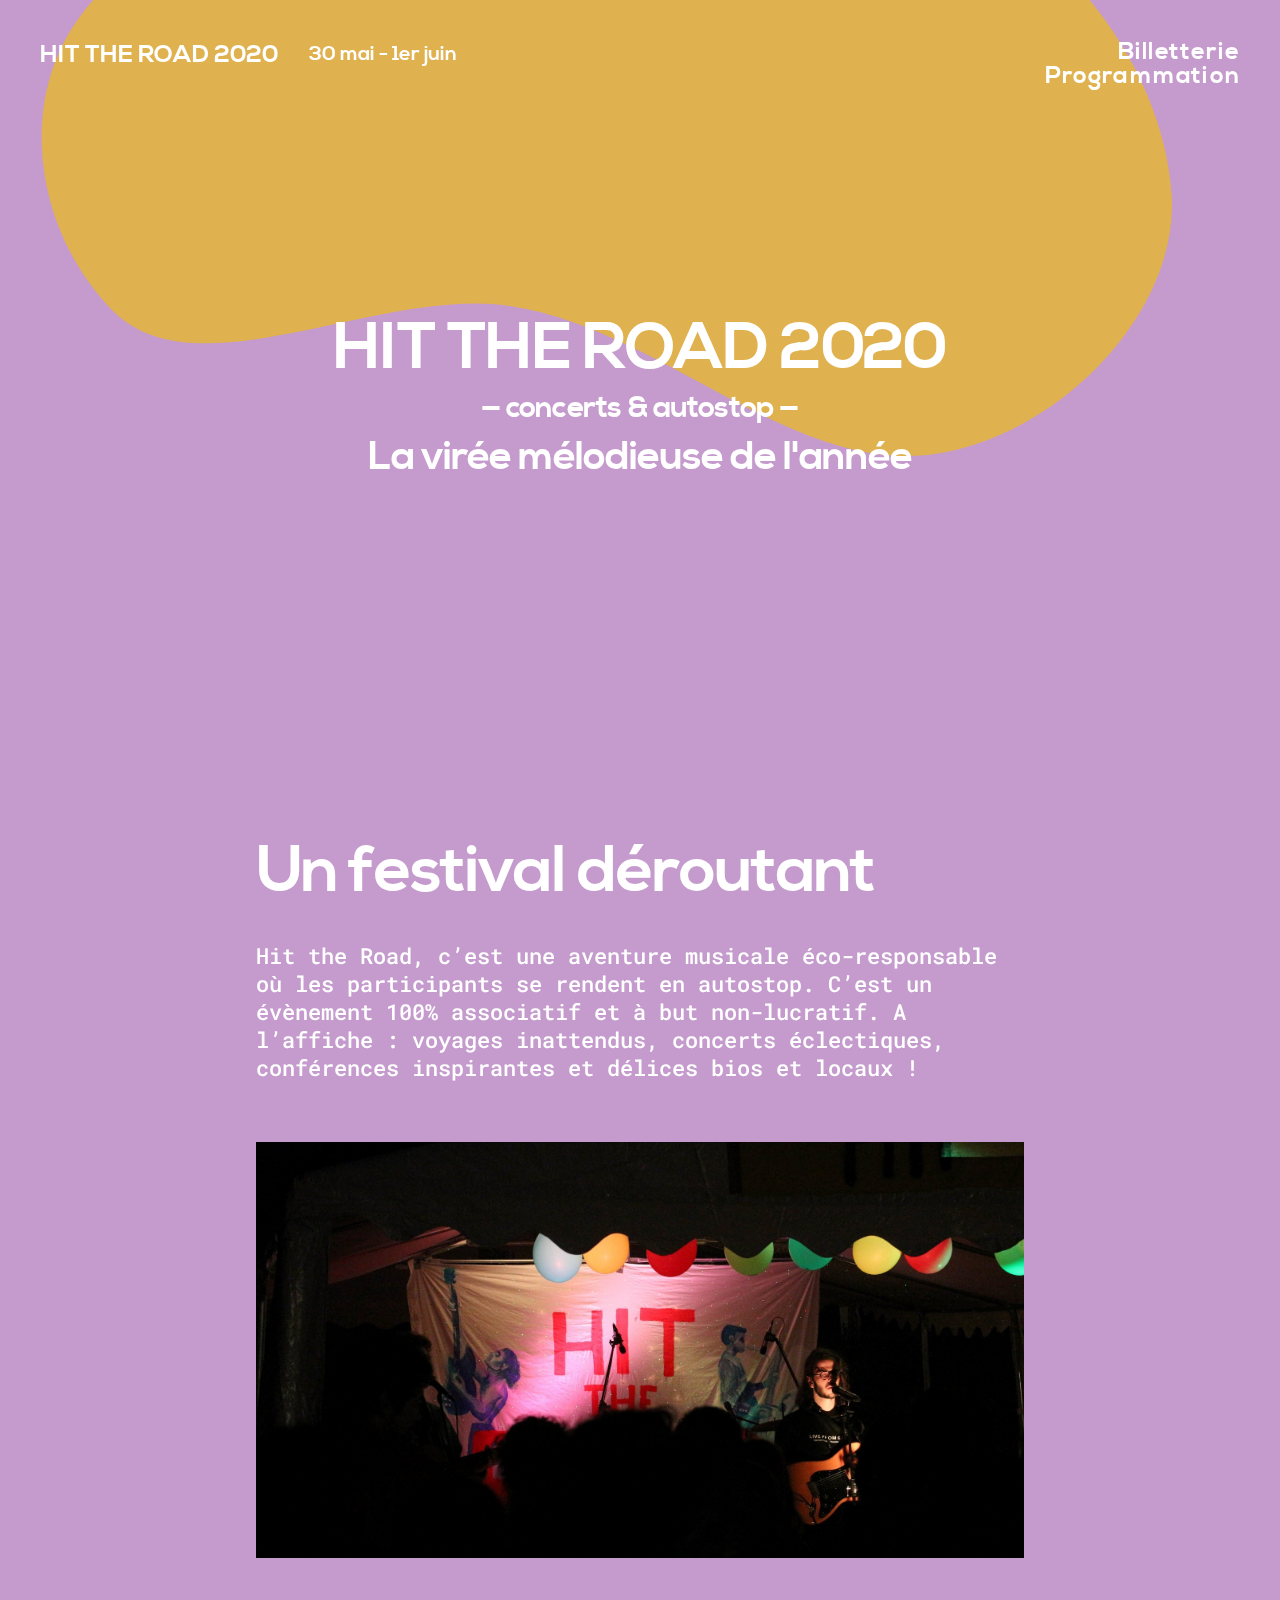
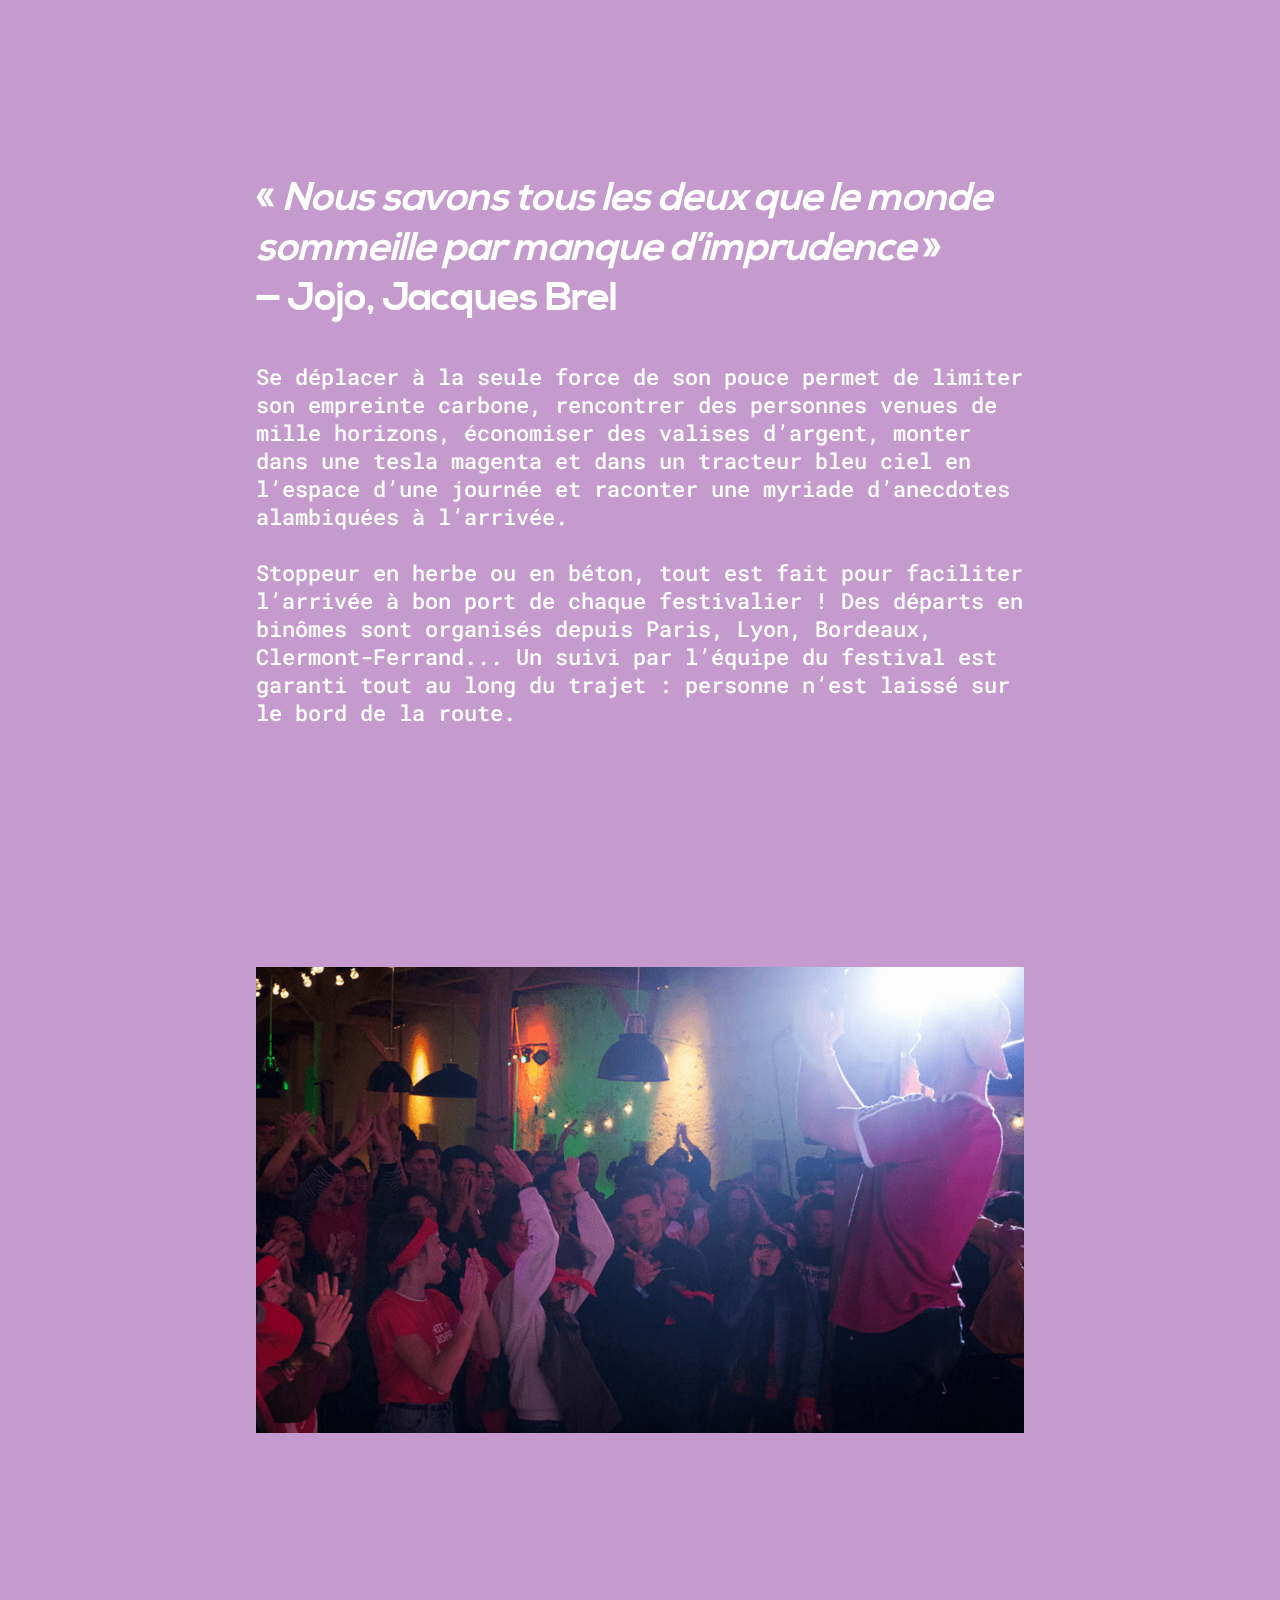
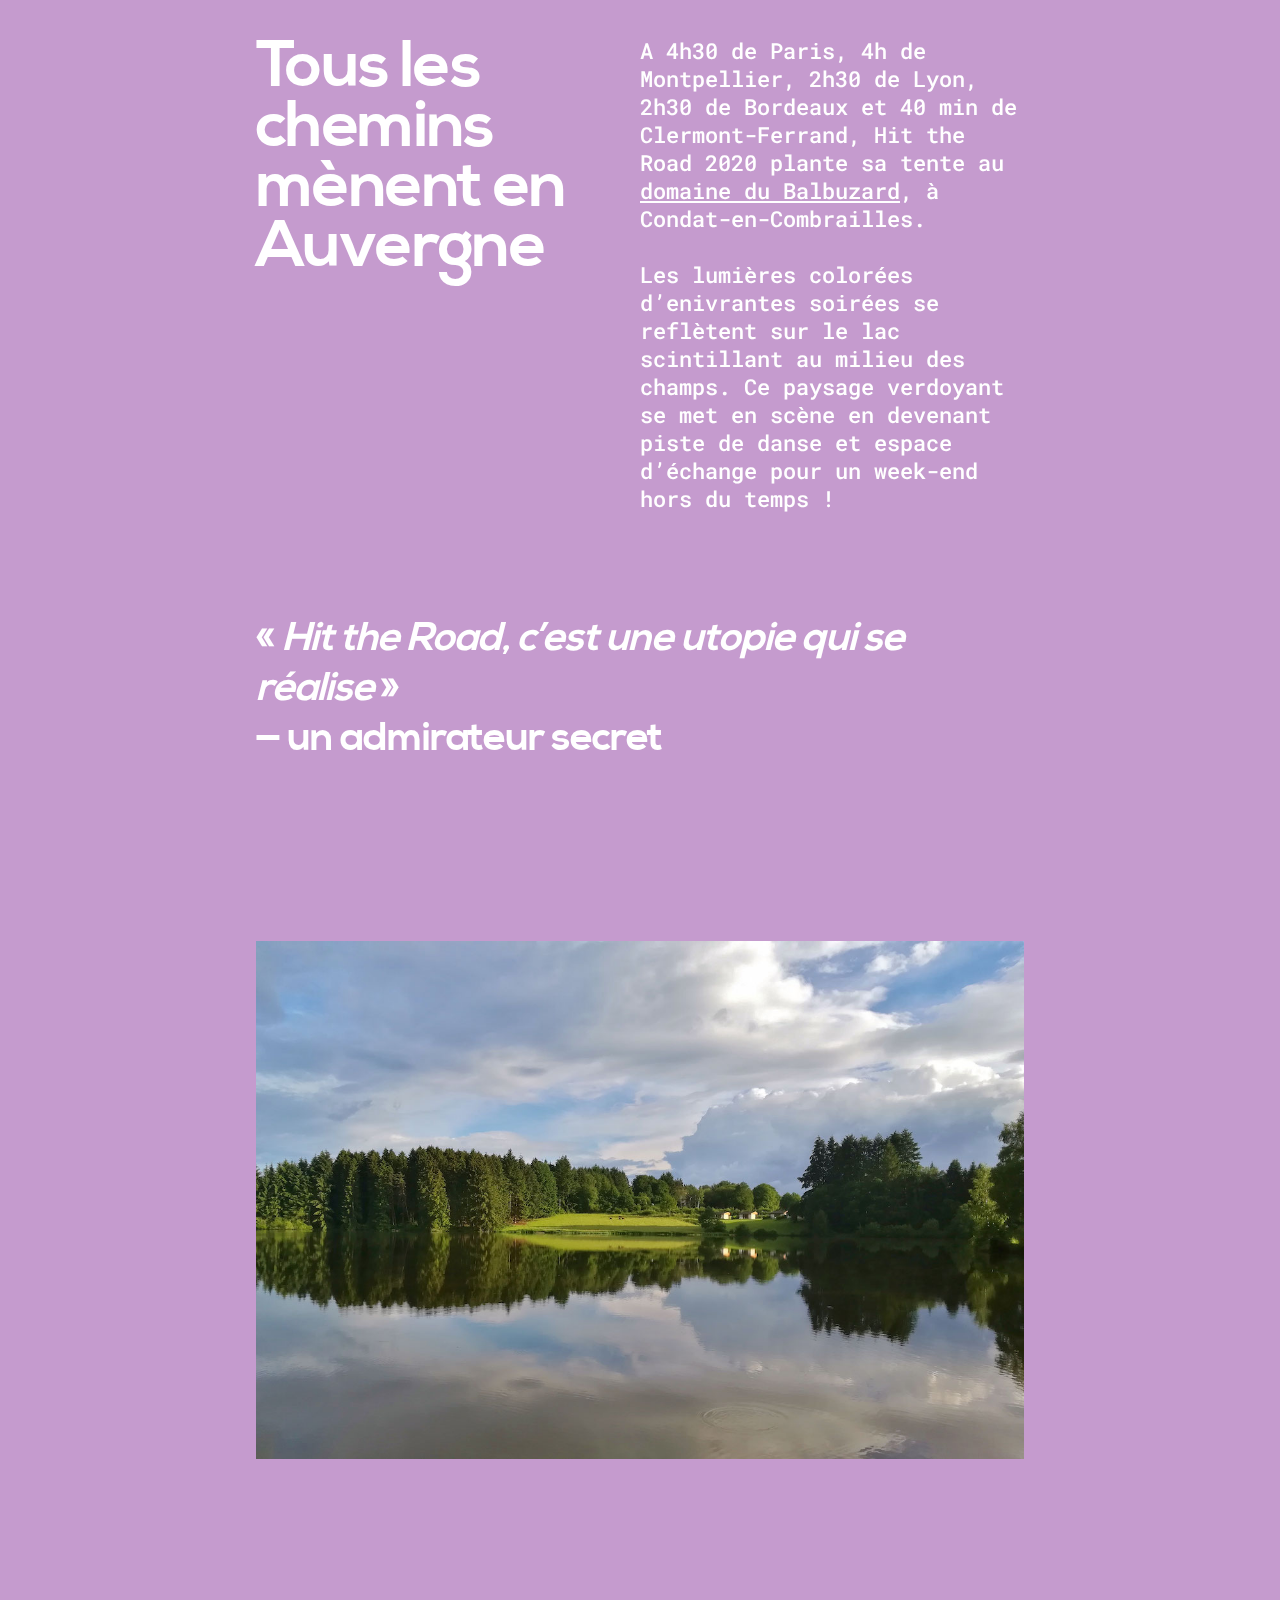
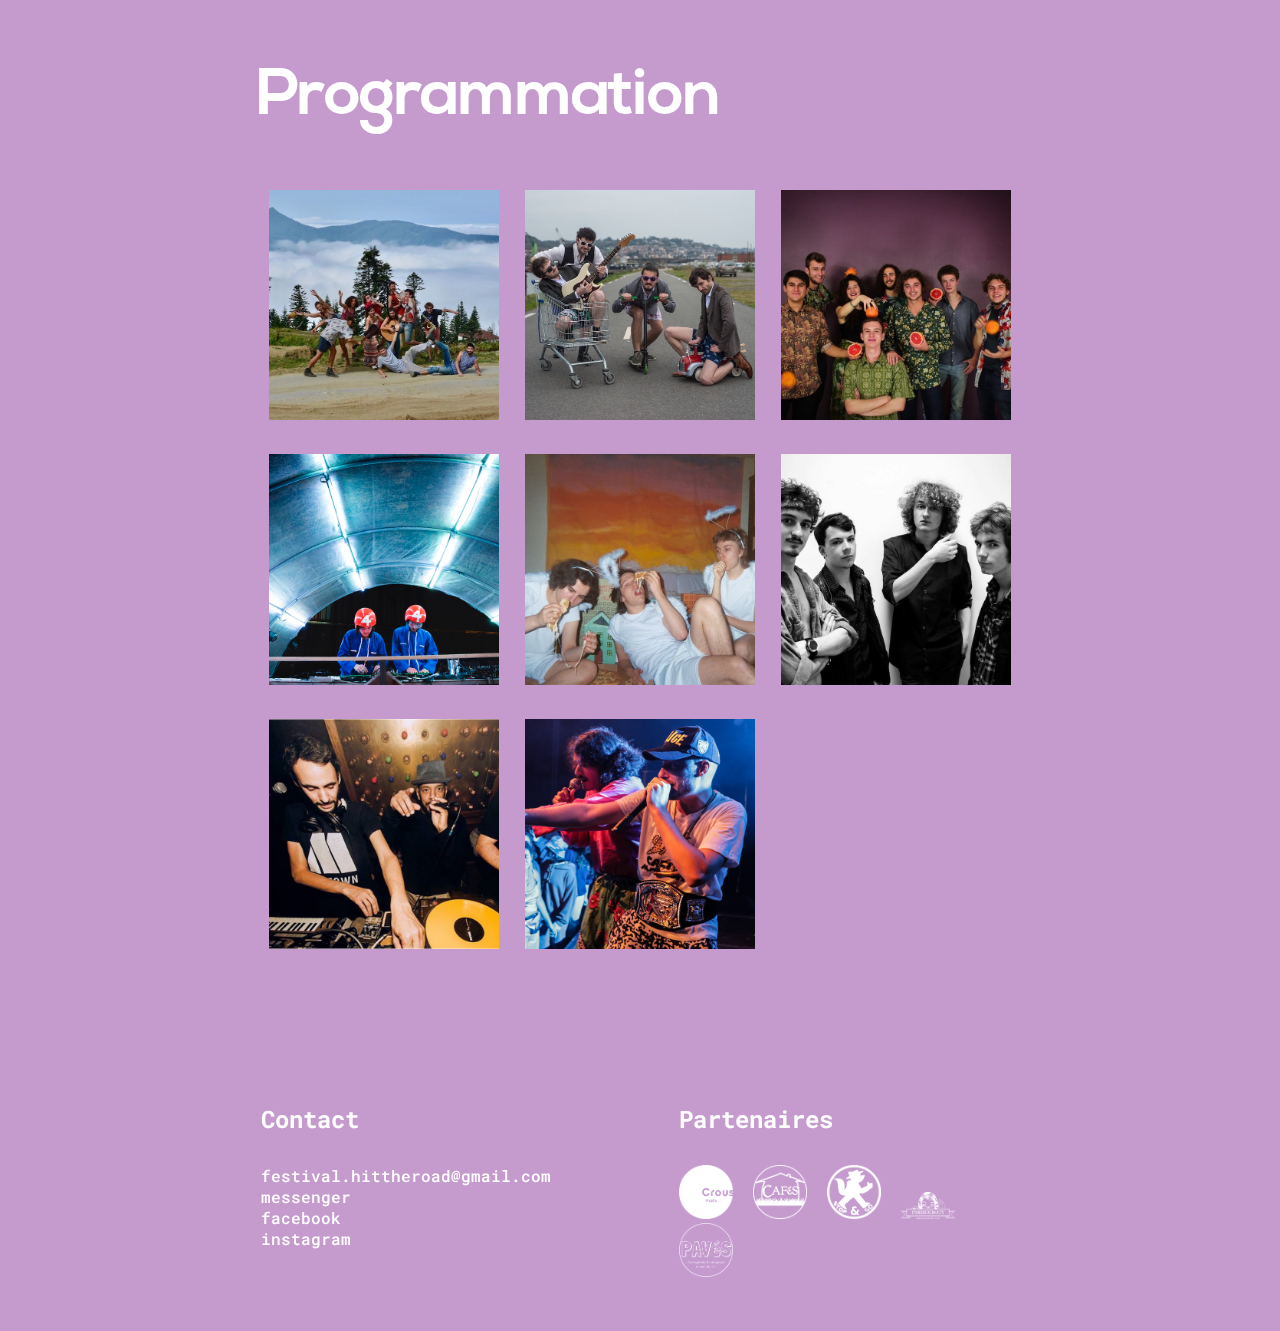
==== commit e040f5a3: "syntax" ====
--- a/index.html
+++ b/index.html
@@ -143,13 +143,6 @@
                         <p class="content__progra-date">1er juin, 2:00 - fin</p>
                     </div>
                 </a>
-                <!--<a class="content__progra-item" href="programmation.html">
-						<img class="content__progra-img" src="img/groupes/1.png">
-						<div class="content__progra-infos">
-							<h3 class="content__progra-name">Groupe</h3>
-							<p class="content__progra-date">10 mai 20h</p>
-						</div>
-					</a>-->
             </div>
         </section>
         <div class="footer__container">
--- a/css/stylesheet.css
+++ b/css/stylesheet.css
@@ -1,167 +1,187 @@
 @font-face {
-	font-family: 'nexa_boldregular';
-	font-weight: bold;
-	font-style: normal;
-	src: url('../fonts/nexa_boldfree_macroman/Nexa_Free_Bold-webfont.eot');
-	src: url('../fonts/nexa_boldfree_macroman/Nexa_Free_Bold-webfont.eot?#iefix') format('embedded-opentype'), url('../fonts/nexa_boldfree_macroman/Nexa_Free_Bold-webfont.woff2') format('woff2'), url('../fonts/nexa_boldfree_macroman/Nexa_Free_Bold-webfont.woff') format('woff'), url('../fonts/nexa_boldfree_macroman/Nexa_Free_Bold-webfont.ttf') format('truetype'), url('../fonts/nexa_boldfree_macroman/Nexa_Free_Bold-webfont.svg#nexa_boldregular') format('svg');
-}
+    font-family: 'nexa_boldregular';
+    font-weight: bold;
+    font-style: normal;
+    src: url('../fonts/nexa_boldfree_macroman/Nexa_Free_Bold-webfont.eot');
+    src: url('../fonts/nexa_boldfree_macroman/Nexa_Free_Bold-webfont.eot?#iefix') format('embedded-opentype'), url('../fonts/nexa_boldfree_macroman/Nexa_Free_Bold-webfont.woff2') format('woff2'), url('../fonts/nexa_boldfree_macroman/Nexa_Free_Bold-webfont.woff') format('woff'), url('../fonts/nexa_boldfree_macroman/Nexa_Free_Bold-webfont.ttf') format('truetype'), url('../fonts/nexa_boldfree_macroman/Nexa_Free_Bold-webfont.svg#nexa_boldregular') format('svg');
+}
+
 *,
 *::after,
 *::before {
-	-webkit-box-sizing: border-box;
-	box-sizing: border-box;
-}
+    -webkit-box-sizing: border-box;
+    box-sizing: border-box;
+}
+
 body {
-	--text-color: #fff;
-	--background-color: #c59bce;
-	font-family: 'Roboto Mono', monospace;
-	font-weight: 500;
-	color: #fff;
-	background-color: var(--background-color);
-	-webkit-font-smoothing: antialiased;
-	-moz-osx-font-smoothing: grayscale;
-}
+    --text-color: #fff;
+    --background-color: #c59bce;
+    font-family: 'Roboto Mono', monospace;
+    font-weight: 500;
+    color: #fff;
+    background-color: var(--background-color);
+    -webkit-font-smoothing: antialiased;
+    -moz-osx-font-smoothing: grayscale;
+}
+
 @keyframes loaderAnim {
-	to {
-		transform: rotate(360deg);
-	}
-}
+    to {
+        transform: rotate(360deg);
+    }
+}
+
 main {
-	position: relative;
-	width: 100%;
-	overflow: hidden;
-}
+    position: relative;
+    width: 100%;
+    overflow: hidden;
+}
+
 a {
-	text-decoration: none;
-	outline: none;
-}
+    text-decoration: none;
+    outline: none;
+}
+
 .hidden {
-	position: absolute;
-	overflow: hidden;
-	width: 0;
-	height: 0;
-	pointer-events: none;
-}
+    position: absolute;
+    overflow: hidden;
+    width: 0;
+    height: 0;
+    pointer-events: none;
+}
+
 .morph-wrap {
-	position: fixed;
-	top: 0;
-	left: 0;
-	bottom: 0;
-	width: 100%;
-	overflow: hidden;
-	display: flex;
-	align-items: center;
-	justify-content: center;
-	pointer-events: none;
-}
+    position: fixed;
+    top: 0;
+    left: 0;
+    bottom: 0;
+    width: 100%;
+    overflow: hidden;
+    display: flex;
+    align-items: center;
+    justify-content: center;
+    pointer-events: none;
+}
+
 .morph {
-	position: relative;
-	height: 100%;
-	fill: #dfb14f;
-	flex: none;
+    position: relative;
+    height: 100%;
+    fill: #dfb14f;
+    flex: none;
 }
 
 
 /* Header */
 
 .header {
-	position: relative;
-	display: flex;
-	font-family: 'nexa_boldregular', sans-serif;
-}
+    position: relative;
+    display: flex;
+    font-family: 'nexa_boldregular', sans-serif;
+}
+
 .header__title {
-	font-size: 24px;
-	padding-right: 30px;
-	margin: 0;
-	font-weight: 700;
-}
+    font-size: 24px;
+    padding-right: 30px;
+    margin: 0;
+    font-weight: 700;
+}
+
 .header__title a {
-	color: white;
-}
+    color: white;
+}
+
 .header__subtitle {
-	font-size: 20px;
-	padding-top: 2px;
-	margin: 0;
-	font-weight: 500;
-}
-.header__slogan { 
-	display: none; 
-}
+    font-size: 20px;
+    padding-top: 2px;
+    margin: 0;
+    font-weight: 500;
+}
+
+.header__slogan {
+    display: none;
+}
+
 .menu {
-	bottom: 0;
-	right: 0;
-	width: 100%;
-	height: 50px;
-	padding: 0;	
-	display: inline-block;
-	text-align: center;
+    bottom: 0;
+    right: 0;
+    width: 100%;
+    height: 50px;
+    padding: 0;
+    display: inline-block;
+    text-align: center;
     align-items: center;
     flex-wrap: wrap;
-	background-color: #dfb14f;
-	font-family: 'nexa_boldregular', sans-serif;
-	position: fixed;
-}
+    background-color: #dfb14f;
+    font-family: 'nexa_boldregular', sans-serif;
+    position: fixed;
+}
+
 .menu,
 .menu:hover {
-	color: #fff;
-}
+    color: #fff;
+}
+
 .menu__title {
-	display: inline-block;
-	font-size: 18px;
-	line-height: 18px;
-	font-weight: 700;
-	letter-spacing: 0.05em;
-	text-indent: -0.05em;
-	margin: 0;
-	position: relative;
-	color: #fff;
-	padding: 16px 5px;
-	text-transform: uppercase;
-}
+    display: inline-block;
+    font-size: 18px;
+    line-height: 18px;
+    font-weight: 700;
+    letter-spacing: 0.05em;
+    text-indent: -0.05em;
+    margin: 0;
+    position: relative;
+    color: #fff;
+    padding: 16px 5px;
+    text-transform: uppercase;
+}
+
 .menu__title-selected {
-	display: inline-block;
-	font-size: 18px;
-	line-height: 18px;
-	font-weight: 700;
-	letter-spacing: 0.05em;
-	text-indent: -0.05em;
-	margin: 0;
-	position: relative;
-	color: #fff;
-	background-color: #dfb14f;
-	padding: 16px 5px;
-	text-transform: uppercase;
-}
+    display: inline-block;
+    font-size: 18px;
+    line-height: 18px;
+    font-weight: 700;
+    letter-spacing: 0.05em;
+    text-indent: -0.05em;
+    margin: 0;
+    position: relative;
+    color: #fff;
+    background-color: #dfb14f;
+    padding: 16px 5px;
+    text-transform: uppercase;
+}
+
 @media screen and (min-width: 640px) {
-	.menu {
-		text-align: right;
-		top: 0;
-		bottom: auto;
-		width: auto;
-		padding: 0;
-		display: block;
-		background: transparent;
-		margin: 40px 40px 0 0;
-		height: auto;
-	}
-	.menu__title {
-		display: block;
-		font-size: 24px;
-		line-height: 24px;
-		text-transform: none;
-		padding: 0;
-	}
-	.menu__title-selected {
-		font-size: 24px;
-		line-height: 24px;
-		text-transform: none;
-		padding: 0;
-	}
-}
+    .menu {
+        text-align: right;
+        top: 0;
+        bottom: auto;
+        width: auto;
+        padding: 0;
+        display: block;
+        background: transparent;
+        margin: 40px 40px 0 0;
+        height: auto;
+    }
+
+    .menu__title {
+        display: block;
+        font-size: 24px;
+        line-height: 24px;
+        text-transform: none;
+        padding: 0;
+    }
+
+    .menu__title-selected {
+        font-size: 24px;
+        line-height: 24px;
+        text-transform: none;
+        padding: 0;
+    }
+}
+
 @media screen and (max-width: 900px) and (min-width: 640px) {
-	.menu {
-		position: absolute;
-	}
+    .menu {
+        position: absolute;
+    }
 
 
 }
@@ -170,483 +190,565 @@
 /* CONTENT */
 
 .content-wrap {
-	position: relative;
-	display: flex;
-	flex-direction: column;
-	justify-content: center;
-	align-items: center;
-	width: 100%;
-	height: auto;
-	min-height: 800px;
-	pointer-events: none;
-	vertical-align: middle;
-}
+    position: relative;
+    display: flex;
+    flex-direction: column;
+    justify-content: center;
+    align-items: center;
+    width: 100%;
+    height: auto;
+    min-height: 800px;
+    pointer-events: none;
+    vertical-align: middle;
+}
+
 .content-wrap-2 {
-	position: relative;
-	display: flex;
-	flex-direction: column;
-	justify-content: center;
-	align-items: center;
-	width: 100%;
-	pointer-events: none;
-	vertical-align: middle;
-	margin-bottom: 150px;
-}
+    position: relative;
+    display: flex;
+    flex-direction: column;
+    justify-content: center;
+    align-items: center;
+    width: 100%;
+    pointer-events: none;
+    vertical-align: middle;
+    margin-bottom: 150px;
+}
+
 .content {
-	position: relative;
-	display: grid;
-}
+    position: relative;
+    display: grid;
+}
+
 .content--fixed {
-	position: fixed;
-	top: 0;
-	left: 0;
-	width: 100%;
-	z-index: 100;
-	pointer-events: none;
-	padding: 2.5em;
-}
+    position: fixed;
+    top: 0;
+    left: 0;
+    width: 100%;
+    z-index: 100;
+    pointer-events: none;
+    padding: 2.5em;
+}
+
 .content--fixed a {
-	pointer-events: auto;
-}
+    pointer-events: auto;
+}
+
 .content--layout {
-	pointer-events: auto;
-	justify-content: center;
-	align-content: center;
-	grid-template-columns: 30vw 30vw; 
-	grid-template-areas:	"title title"
-							"quote quote"
-							"desc desc"
-							"image image";
-	overflow-wrap: break-word;
-}
+    pointer-events: auto;
+    justify-content: center;
+    align-content: center;
+    grid-template-columns: 30vw 30vw;
+    grid-template-areas: "title title"
+        "quote quote"
+        "desc desc"
+        "image image";
+    overflow-wrap: break-word;
+}
+
 .content--layout-2 {
-	grid-template-areas:	"title"
-							"subtitle"
-							"slogan";
-	grid-template-columns: 100vw;
-	align-content: center;
-	text-align: center;
-	overflow-wrap: break-word;
-}
+    grid-template-areas: "title"
+        "subtitle"
+        "slogan";
+    grid-template-columns: 100vw;
+    align-content: center;
+    text-align: center;
+    overflow-wrap: break-word;
+}
+
 .content--layout-3 {
-	grid-template-areas:	"title ... desc"
-							"... ... desc"
-							"... ... desc"
-							"... ... ..."
-							"quote quote quote";
-	grid-template-columns: 25vw 5vw 30vw;
-	text-align: left;
-	overflow-wrap: break-word;
-}
+    grid-template-areas: "title ... desc"
+        "... ... desc"
+        "... ... desc"
+        "... ... ..."
+        "quote quote quote";
+    grid-template-columns: 25vw 5vw 30vw;
+    text-align: left;
+    overflow-wrap: break-word;
+}
+
 .content--layout-3 .content__desc {
-	padding-top: 0; 
-}
+    padding-top: 0;
+}
+
 .content--layout-4 {
-	grid-template-areas:	"image";
-	grid-template-columns: 60vw;
-}
+    grid-template-areas: "image";
+    grid-template-columns: 60vw;
+}
+
 .content--layout-5 {
-	grid-template-areas:	"title ... desc"
-							"title ... list"
-							"title ... list"
-							"... ... rsv";
-	grid-template-columns: 15vw 5vw 40vw;
-	text-align: left;
-	overflow-wrap: break-word;
-}
+    grid-template-areas: "title ... desc"
+        "title ... list"
+        "title ... list"
+        "... ... rsv";
+    grid-template-columns: 15vw 5vw 40vw;
+    text-align: left;
+    overflow-wrap: break-word;
+}
+
 .content--layout-5 .content__desc {
-	padding-top: 0; 
-}
+    padding-top: 0;
+}
+
 .content--layout-6 {
-	grid-template-areas:	"title"
-							"desc"
-							"image"
-							"youtube";
-	grid-template-columns: 60vw;
-	text-align: left;
-	overflow-wrap: break-word;
-}
-.content__title, .content__maintitle {
-	grid-area: title;
-	font-family: 'nexa_boldregular', sans-serif;
-	letter-spacing: -0.025em;
-	font-size: 65px;
-	line-height: 60px;
-	margin: 0;
-	z-index: 10;
-	cursor: default;
-}
+    grid-template-areas: "title"
+        "desc"
+        "image"
+        "youtube";
+    grid-template-columns: 60vw;
+    text-align: left;
+    overflow-wrap: break-word;
+}
+
+.content__title,
+.content__maintitle {
+    grid-area: title;
+    font-family: 'nexa_boldregular', sans-serif;
+    letter-spacing: -0.025em;
+    font-size: 65px;
+    line-height: 60px;
+    margin: 0;
+    z-index: 10;
+    cursor: default;
+}
+
 .content__subtitle {
-	grid-area: subtitle;
-	font-family: 'nexa_boldregular', sans-serif;
-	letter-spacing: -0.025em;
-	font-size: 30px;
-	margin: 0;
-	z-index: 10;
-	cursor: default;
-	padding-top: 10px;
-}
+    grid-area: subtitle;
+    font-family: 'nexa_boldregular', sans-serif;
+    letter-spacing: -0.025em;
+    font-size: 30px;
+    margin: 0;
+    z-index: 10;
+    cursor: default;
+    padding-top: 10px;
+}
+
 .content__slogan {
-	grid-area: slogan;
-	font-family: 'nexa_boldregular', sans-serif;
-	letter-spacing: -0.025em;
-	font-size: 40px;
-	margin: 0;
-	z-index: 10;
-	cursor: default;
-	padding-top: 5px;
-}
+    grid-area: slogan;
+    font-family: 'nexa_boldregular', sans-serif;
+    letter-spacing: -0.025em;
+    font-size: 40px;
+    margin: 0;
+    z-index: 10;
+    cursor: default;
+    padding-top: 5px;
+}
+
 .content__quote {
-	grid-area: quote;
-	font-family: 'nexa_boldregular', sans-serif;
-	letter-spacing: -0.025em;
-	font-size: 40px;
-	margin: 0;
-	z-index: 10;
-	cursor: default;
-	padding-top: 100px;
-}
- .content__image {
-	grid-area: image;
-	width: 100%;
-}
+    grid-area: quote;
+    font-family: 'nexa_boldregular', sans-serif;
+    letter-spacing: -0.025em;
+    font-size: 40px;
+    margin: 0;
+    z-index: 10;
+    cursor: default;
+    padding-top: 100px;
+}
+
+.content__image {
+    grid-area: image;
+    width: 100%;
+}
+
 .content__desc {
-	grid-area: desc;
-	margin: 0;
-	z-index: 10;
-	cursor: default;
-	font-size: 22px;
-	padding-top: 40px;
-	line-height: 28px;
-}
+    grid-area: desc;
+    margin: 0;
+    z-index: 10;
+    cursor: default;
+    font-size: 22px;
+    padding-top: 40px;
+    line-height: 28px;
+}
+
 .content__desc a {
-	color: white;
-	text-transform: none;
-	text-decoration: underline;
-}
+    color: white;
+    text-transform: none;
+    text-decoration: underline;
+}
+
 .content__list {
-	grid-area: list;
-	margin: 0;
-	z-index: 10;
-	cursor: default;
-	font-size: 18px;
-	line-height: 28px;
-	padding-top: 28px;
-	padding-inline-start: 25px;
-}
+    grid-area: list;
+    margin: 0;
+    z-index: 10;
+    cursor: default;
+    font-size: 18px;
+    line-height: 28px;
+    padding-top: 28px;
+    padding-inline-start: 25px;
+}
+
 .content__rsv {
-	grid-area: rsv;
-	display: inline-block;
-	font-size: 24px;
-	font-weight: 800;
-	letter-spacing: 0.05em;
-	text-indent: -0.05em;
-	margin: 0;
-	position: relative;
-	color: #fff;
-	background-color: transparent;
-	padding: 0 5px;
-	border: 3px solid #fff;
-	padding: 10px 10px;
-	text-align: center;
-	margin-top: 30px;
-}
+    grid-area: rsv;
+    display: inline-block;
+    font-size: 24px;
+    font-weight: 800;
+    letter-spacing: 0.05em;
+    text-indent: -0.05em;
+    margin: 0;
+    position: relative;
+    color: #fff;
+    background-color: transparent;
+    padding: 0 5px;
+    border: 3px solid #fff;
+    padding: 10px 10px;
+    text-align: center;
+    margin-top: 30px;
+}
+
 .youtube {
-	grid-area: youtube;
-	position: relative;
-	padding-bottom: 56.25%; /* 16:9 */
-	padding-top: 25px;
-	height: 0;
-}
+    grid-area: youtube;
+    position: relative;
+    padding-bottom: 56.25%;
+    /* 16:9 */
+    padding-top: 25px;
+    height: 0;
+}
+
 .youtube iframe {
-	position: absolute;
-	top: 0;
-	left: 0;
-	width: 100%;
-	height: 100%;
+    position: absolute;
+    top: 0;
+    left: 0;
+    width: 100%;
+    height: 100%;
 }
 
 /* progra */
 
 .content--progra {
-  	width: 60vw;
-	margin-left: 20vw;
-}
+    width: 60vw;
+    margin-left: 20vw;
+}
+
 .content__progra-title {
-	font-family: 'nexa_boldregular', sans-serif;
-	letter-spacing: -0.025em;
-	font-size: 65px;
-	line-height: 60px;
-}
+    font-family: 'nexa_boldregular', sans-serif;
+    letter-spacing: -0.025em;
+    font-size: 65px;
+    line-height: 60px;
+}
+
 .grille {
-	display: flex;
-  	flex-wrap: wrap;
-  	width: 100%;
-}
+    display: flex;
+    flex-wrap: wrap;
+    width: 100%;
+}
+
 .content__progra-img {
-	object-fit: cover;
-	opacity: 1;
-	transition: opacity 0.3s;
-	width: 20vw;
-	padding: 0 5%;
-}
+    object-fit: cover;
+    opacity: 1;
+    transition: opacity 0.3s;
+    width: 20vw;
+    padding: 0 5%;
+}
+
 .content__progra-item {
-	transition: color 0.3s;
-	position: relative;
-	margin-bottom: 30px;
-	padding: 0;
-}
+    transition: color 0.3s;
+    position: relative;
+    margin-bottom: 30px;
+    padding: 0;
+}
+
 .content__progra-infos {
-	position: absolute;
-	top: 0;
-	background-color: rgba(197, 155, 206, .8);
-	color: white;
-	opacity: 0;
-	transition: opacity .3s, visibility .3s;
-	width: 90%;
-	left: 5%;
-	height: calc(100% - 4px);
-	text-align: center;
-}
+    position: absolute;
+    top: 0;
+    background-color: rgba(197, 155, 206, .8);
+    color: white;
+    opacity: 0;
+    transition: opacity .3s, visibility .3s;
+    width: 90%;
+    left: 5%;
+    height: calc(100% - 4px);
+    text-align: center;
+}
+
 .content__progra-name {
-	padding-top: 25%;
-}
+    padding-top: 25%;
+}
+
 .content__progra-date {
-	position: absolute;
-	left: 0;
-	right: 0;
-	margin: auto;
-}
+    position: absolute;
+    left: 0;
+    right: 0;
+    margin: auto;
+}
+
 .content__progra-item:hover .content__progra-infos,
 .content__progra-item:focus .content__progra-infos {
-	opacity: 1;
-}
+    opacity: 1;
+}
+
 .footer__container {
-  	width: 60vw;
-	display: inline-flex;
-	margin: 100px calc(20vw + 5px) 50px calc(20vw + 5px);
-	position: relative;
-}
+    width: 60vw;
+    display: inline-flex;
+    margin: 100px calc(20vw + 5px) 50px calc(20vw + 5px);
+    position: relative;
+}
+
 .footer__container h2 {
-  	padding-bottom: 10px;
-  	font-weight: bold;
-}
+    padding-bottom: 10px;
+    font-weight: bold;
+}
+
 .footer__container a {
-  	display: block;
-  	color: white;
-}
+    display: block;
+    color: white;
+}
+
 .footer__container-contact {
-  	vertical-align: top;
-}
+    vertical-align: top;
+}
+
 .footer__container-partenaires {
-  	vertical-align: top;
-  	padding-left: 10vw;
-  	display: inline-block;
-}
+    vertical-align: top;
+    padding-left: 10vw;
+    display: inline-block;
+}
+
 .footer__container-partenaires a {
-  	display: inline-block;
-}
+    display: inline-block;
+}
+
 .footer__container-partenaires img {
-  	width: 5vw;
-  	padding-right: 10px;
-}
+    width: 5vw;
+    padding-right: 10px;
+}
+
 /* Demos */
 .demos {
-	grid-area: demos;
-	align-self: end;
+    grid-area: demos;
+    align-self: end;
 }
 
 .demo {
-	display: inline-block;
-	position: relative;
-	font-size: 0.85em;
-	margin: 0 0.25em 0.5em 0;
-	padding: 1em;
+    display: inline-block;
+    position: relative;
+    font-size: 0.85em;
+    margin: 0 0.25em 0.5em 0;
+    padding: 1em;
 }
 
 
 @media screen and (max-width: 1024px) {
-	.content__title {
-		font-size: 50px;
-		line-height: 50px;
-	}
+    .content__title {
+        font-size: 50px;
+        line-height: 50px;
+    }
 }
 
 @media screen and (max-width: 900px) {
-	.content-wrap-2 {
-		margin-bottom: 50px;
-	}
-	.content--layout {
-		grid-template-columns: 40vw 40vw;
-	} 
-	.content--layout-2 {
-		grid-template-columns: 80vw;
-
-		grid-template-areas:"title"
-							"subtitle"
-							"slogan";
-	} 
-	.content--layout-3 {
-		grid-template-columns: 80vw;
-		grid-template-areas:"title"
-							"desc"
-							"quote";
-	}
-	.content--layout-3 .content__desc {
-		padding-top: 40px; 
-	}
-	.content--layout-4 {
-		grid-template-columns: 80vw;
-	}
-	.content--layout-5 {
-		grid-template-columns: 80vw;
-		grid-template-areas:"title"
-							"desc"
-							"list"
-							"rsv";
-	}
-	.content--layout-5 .content__desc{
-		padding-top: 40px;
-	}
-	.content--layout-6 {
-		grid-template-columns: 80vw;
-	}
-	.content--fixed {
-		height: auto;
-		min-height: 0;
-		display: block;
-		position: absolute;
-	}
-	.header {
-		flex-direction: column;
-	}
-	.content__maintitle {
-		margin-top: 10px;
-		font-size: 40px;
-		line-height: 40px;
-	}
-	.content__title {
-		font-size: 40px;
-		line-height: 40px;
-	}
-	.content__subtitle {
-		font-size: 16px;
-		line-height: 16px;
-	}
-	.content__slogan {
-		font-size: 20px;
-		line-height: 30px;
-	}
-	.content__desc {
-		font-size: 18px;
-		line-height: 22px;
-	}
-	.content__quote {
-		font-size: 24px;
-		padding-top: 40px;
-	}
-	.content-wrap {
-		min-height: 300px;
-	}
-	.summit {
-		margin-top: 100px;
-	}
-	.content--progra {
-  		width: 80vw;
-		margin-left: 10vw;
-	}
-	.content__progra-infos {
-		background-color: transparent;
-		opacity: 1;
-		width: 100%;
-		left: 0;
-	}
-	.content__progra-item {
-		margin-bottom: 2.5%;
-	}
-	.content__progra-img {
-		width: 40vw;
-		padding: 0 2.5%;
-		filter: brightness(80%);
-	}
-	.content__progra-title {
-		font-size: 40px;
-	}
-	.footer__container {
-	  	width: 80vw;
-	  	margin: 0;
-	  	display: block;
-	  	margin: 100px 10vw ;
-	}
-	.footer__container-partenaires {
-	  	padding-left: 0;
-	}
-	.footer__container-partenaires img {
-  		width: 15vw;
-  	}
+    .content-wrap-2 {
+        margin-bottom: 50px;
+    }
+
+    .content--layout {
+        grid-template-columns: 40vw 40vw;
+    }
+
+    .content--layout-2 {
+        grid-template-columns: 80vw;
+
+        grid-template-areas: "title"
+            "subtitle"
+            "slogan";
+    }
+
+    .content--layout-3 {
+        grid-template-columns: 80vw;
+        grid-template-areas: "title"
+            "desc"
+            "quote";
+    }
+
+    .content--layout-3 .content__desc {
+        padding-top: 40px;
+    }
+
+    .content--layout-4 {
+        grid-template-columns: 80vw;
+    }
+
+    .content--layout-5 {
+        grid-template-columns: 80vw;
+        grid-template-areas: "title"
+            "desc"
+            "list"
+            "rsv";
+    }
+
+    .content--layout-5 .content__desc {
+        padding-top: 40px;
+    }
+
+    .content--layout-6 {
+        grid-template-columns: 80vw;
+    }
+
+    .content--fixed {
+        height: auto;
+        min-height: 0;
+        display: block;
+        position: absolute;
+    }
+
+    .header {
+        flex-direction: column;
+    }
+
+    .content__maintitle {
+        margin-top: 10px;
+        font-size: 40px;
+        line-height: 40px;
+    }
+
+    .content__title {
+        font-size: 40px;
+        line-height: 40px;
+    }
+
+    .content__subtitle {
+        font-size: 16px;
+        line-height: 16px;
+    }
+
+    .content__slogan {
+        font-size: 20px;
+        line-height: 30px;
+    }
+
+    .content__desc {
+        font-size: 18px;
+        line-height: 22px;
+    }
+
+    .content__quote {
+        font-size: 24px;
+        padding-top: 40px;
+    }
+
+    .content-wrap {
+        min-height: 300px;
+    }
+
+    .summit {
+        margin-top: 100px;
+    }
+
+    .content--progra {
+        width: 80vw;
+        margin-left: 10vw;
+    }
+
+    .content__progra-infos {
+        background-color: transparent;
+        opacity: 1;
+        width: 100%;
+        left: 0;
+    }
+
+    .content__progra-item {
+        margin-bottom: 2.5%;
+    }
+
+    .content__progra-img {
+        width: 40vw;
+        padding: 0 2.5%;
+        filter: brightness(80%);
+    }
+
+    .content__progra-title {
+        font-size: 40px;
+    }
+
+    .footer__container {
+        width: 80vw;
+        margin: 0;
+        display: block;
+        margin: 100px 10vw;
+    }
+
+    .footer__container-partenaires {
+        padding-left: 0;
+    }
+
+    .footer__container-partenaires img {
+        width: 15vw;
+    }
 }
 
 @media screen and (max-width: 640px) {
-	.content--layout {
-		grid-template-columns: 45vw 45vw;
-	} 
-	.content--layout-2 {
-		display: none;
-	} 
-	.content--layout-3 {
-		grid-template-columns: 90vw;
-		grid-template-areas:"title"
-							"desc"
-							"quote";
-	}
-	.content--layout-3 .content__desc {
-		padding-top: 40px; 
-	}
-	.content--layout-4 {
-		grid-template-columns: 90vw;
-	}
-	.content--layout-5 {
-		grid-template-columns: 90vw;
-	}
-	.content--layout-6 {
-		grid-template-columns: 90vw;
-	} 
-	.header {
-		align-items: center;
-	}
-	.header__title {
-		padding-right: 0;
-	}
-	.header__slogan {
-		display: block;
-		margin: 0;
-		padding: 5px 0 0 0;
-		font-size: 16px;
-		line-height: 16px; 
-	}
-	.summit {
-		display: none;
-	}
-	.summit2{
-		margin-top: 198px;
-	}
-	.content--progra {
-  		width: 90vw;
-		margin-left: 5vw;
-	}
-	.content__progra-img {
-		width: 90vw;
-		padding: 0;
-	}
-	.footer__container {
-	  	width: 90vw;
-	  	margin: 0;
-	  	display: block;
-	  	margin: 100px 5vw ;
-	}
-	.content__progra-item {
-		margin-bottom: 30px;
-	}
+    .content--layout {
+        grid-template-columns: 45vw 45vw;
+    }
+
+    .content--layout-2 {
+        display: none;
+    }
+
+    .content--layout-3 {
+        grid-template-columns: 90vw;
+        grid-template-areas: "title"
+            "desc"
+            "quote";
+    }
+
+    .content--layout-3 .content__desc {
+        padding-top: 40px;
+    }
+
+    .content--layout-4 {
+        grid-template-columns: 90vw;
+    }
+
+    .content--layout-5 {
+        grid-template-columns: 90vw;
+    }
+
+    .content--layout-6 {
+        grid-template-columns: 90vw;
+    }
+
+    .header {
+        align-items: center;
+    }
+
+    .header__title {
+        padding-right: 0;
+    }
+
+    .header__slogan {
+        display: block;
+        margin: 0;
+        padding: 5px 0 0 0;
+        font-size: 16px;
+        line-height: 16px;
+    }
+
+    .summit {
+        display: none;
+    }
+
+    .summit2 {
+        margin-top: 198px;
+    }
+
+    .content--progra {
+        width: 90vw;
+        margin-left: 5vw;
+    }
+
+    .content__progra-img {
+        width: 90vw;
+        padding: 0;
+    }
+
+    .footer__container {
+        width: 90vw;
+        margin: 0;
+        display: block;
+        margin: 100px 5vw;
+    }
+
+    .content__progra-item {
+        margin-bottom: 30px;
+    }
 }
 
 /*
